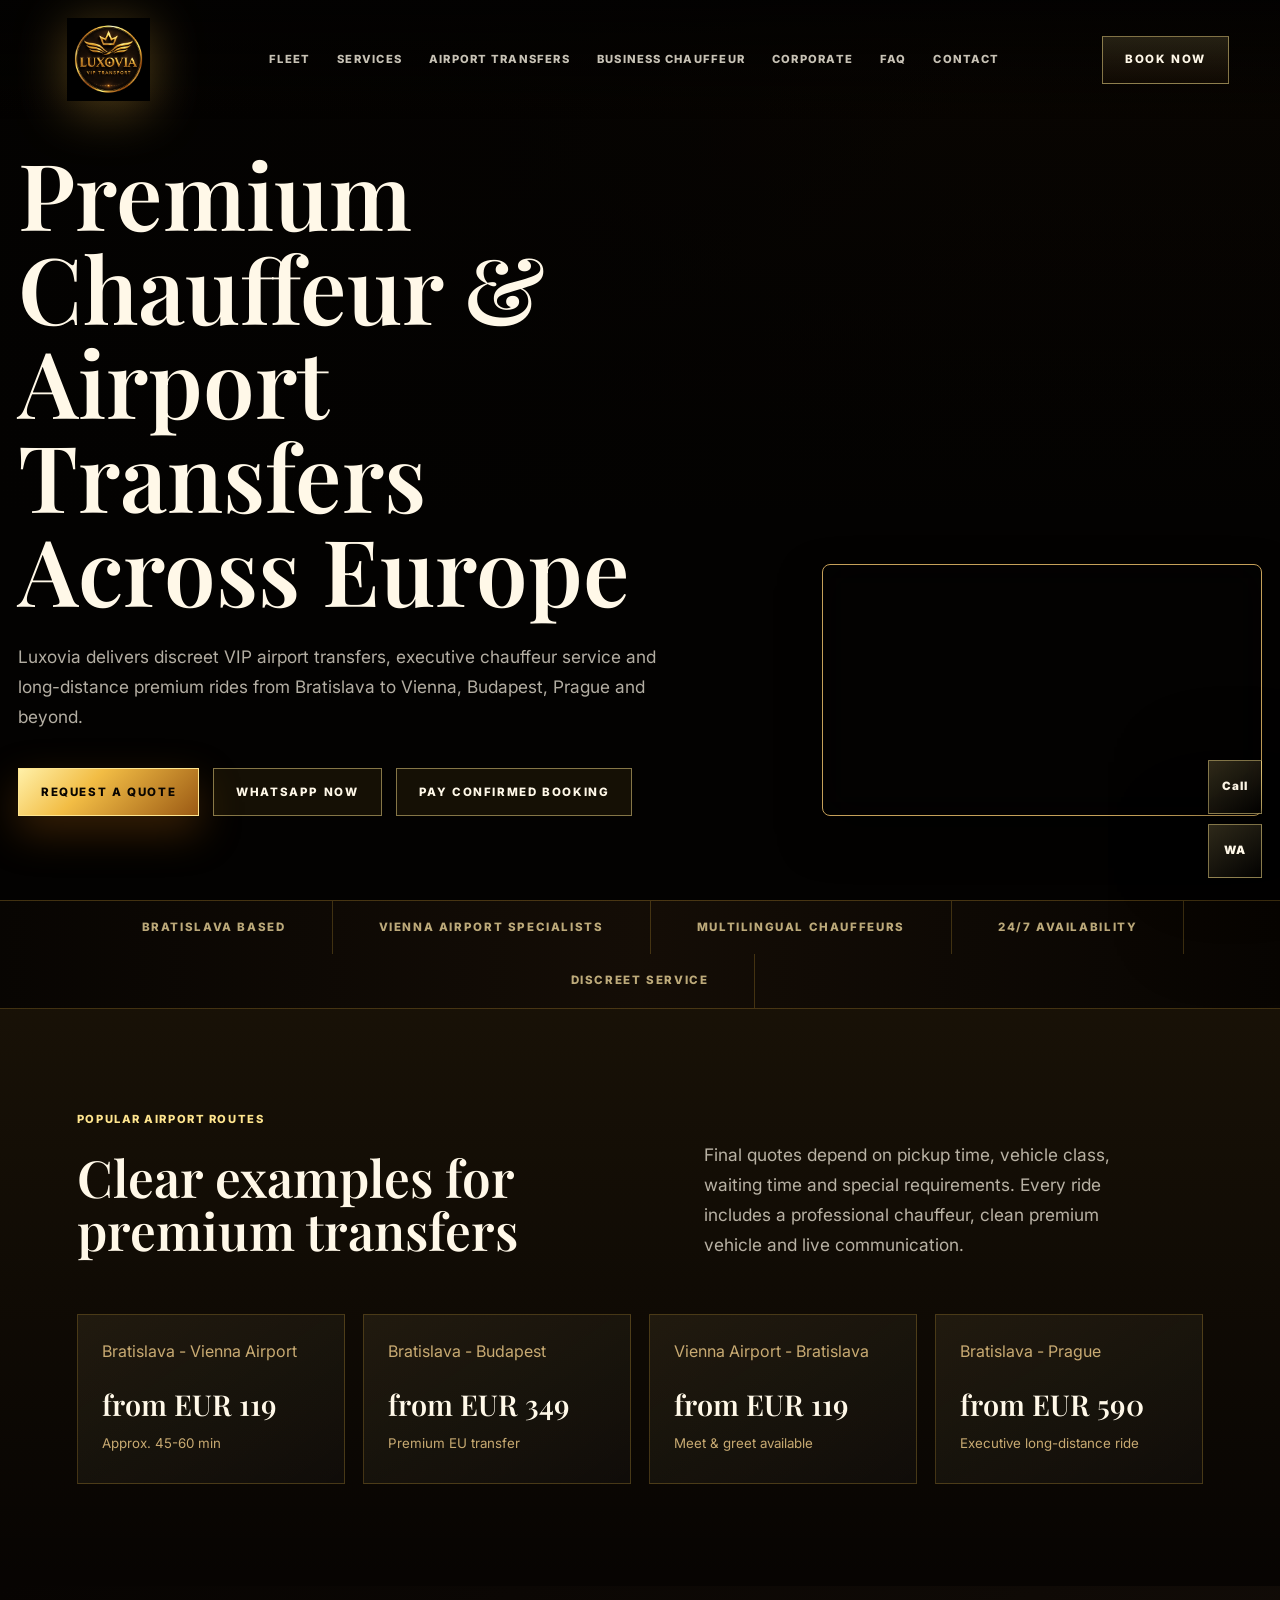
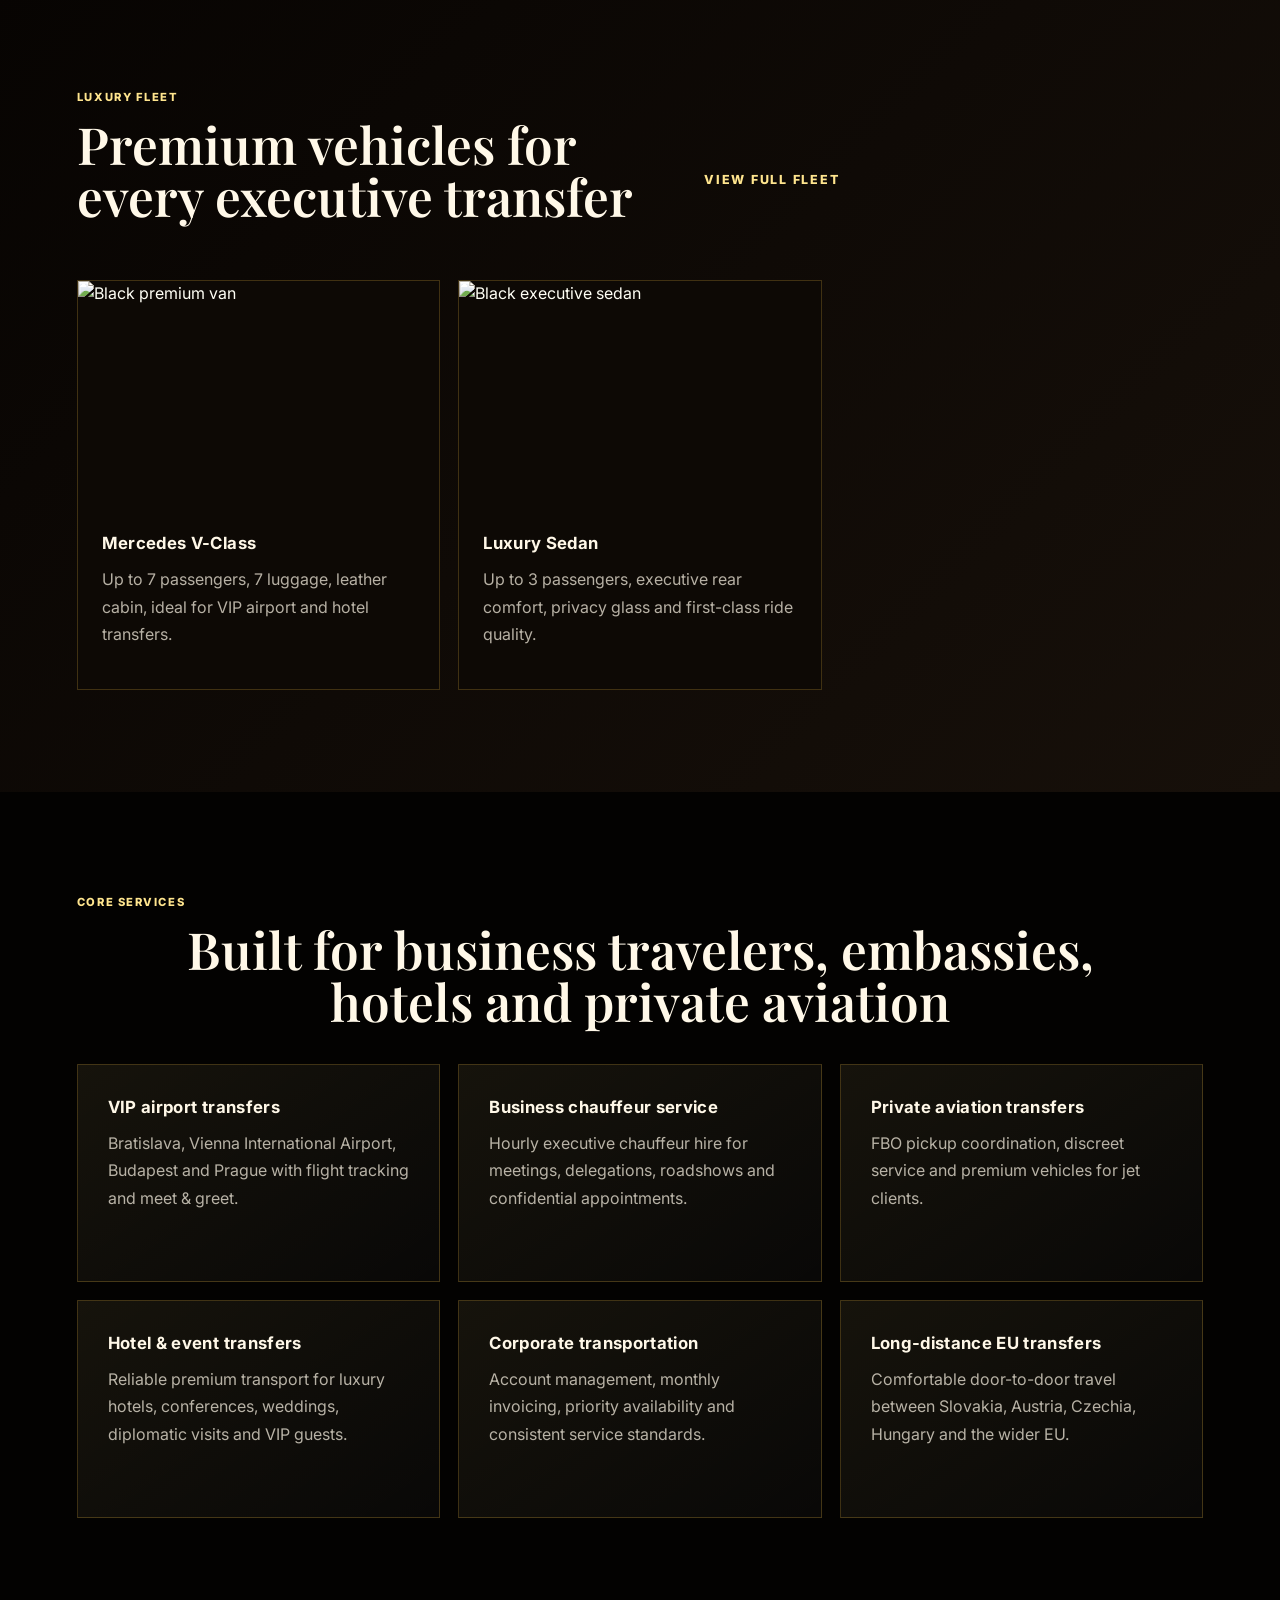
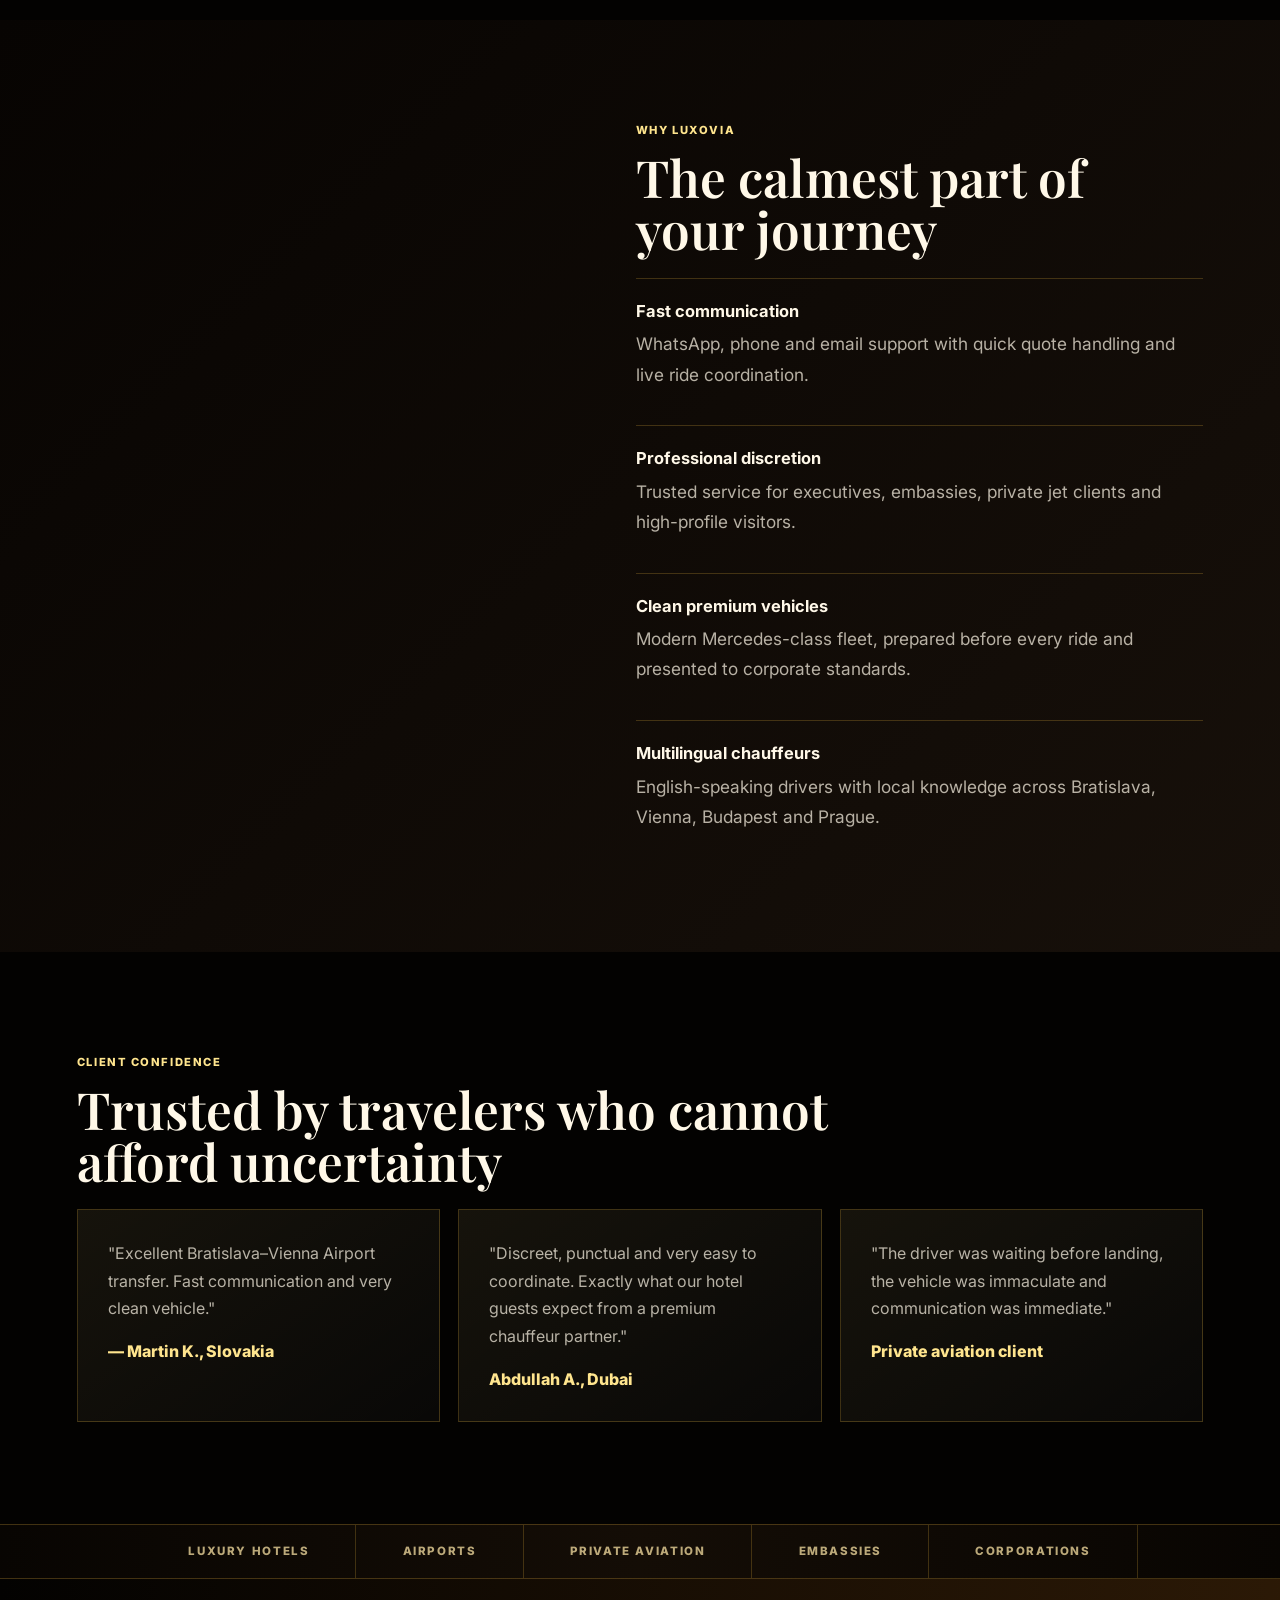
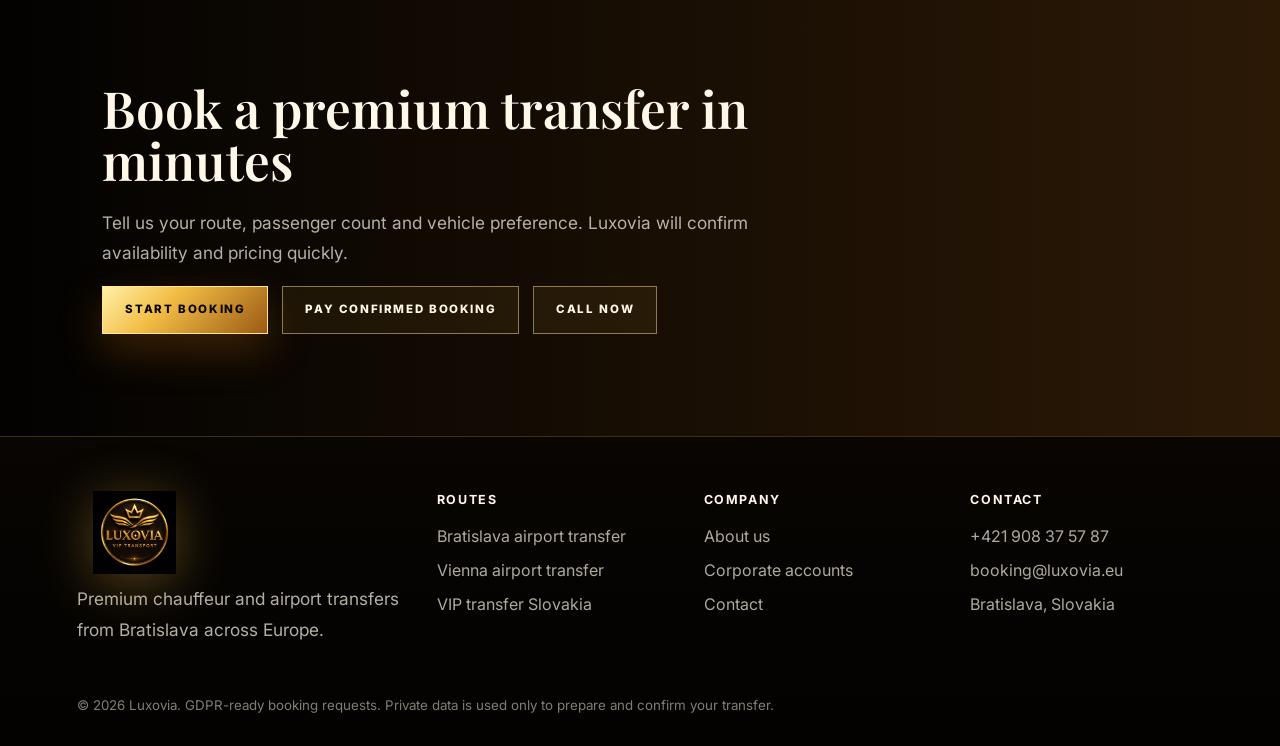
==== index.html @ 8114977a "Update index.html" ====
<!doctype html>
<html lang="en">
  <head>
    <meta charset="UTF-8" />
    <meta name="viewport" content="width=device-width, initial-scale=1.0" />
    <title>Luxovia | Premium Chauffeur & Airport Transfers Across Europe</title>
    <meta name="description" content="Luxovia provides VIP airport transfers, chauffeur service in Bratislava, Vienna chauffeur rides, private aviation transfers, and executive transport across Slovakia and Europe." />
    <meta name="keywords" content="Bratislava airport transfer, Vienna airport transfer, VIP transfer Slovakia, chauffeur service Bratislava, Vienna chauffeur, executive transport Slovakia, luxury airport taxi Bratislava" />
    <link rel="canonical" href="https://luxovia.eu/" />
    <meta property="og:title" content="Luxovia | Premium Chauffeur & Airport Transfers Across Europe" />
    <meta property="og:description" content="Luxury chauffeur service based in Bratislava for airport transfers, executives, hotels, embassies, private aviation and long-distance EU rides." />
    <meta property="og:type" content="website" />
    <meta property="og:url" content="https://luxovia.eu/" />
    <link rel="preconnect" href="https://images.unsplash.com" />
    <link rel="preconnect" href="https://fonts.googleapis.com" />
    <link rel="preconnect" href="https://fonts.gstatic.com" crossorigin />
    <link href="https://fonts.googleapis.com/css2?family=Inter:wght@400;500;600;700;800&family=Playfair+Display:wght@500;600;700&display=swap" rel="stylesheet" />
    <link rel="stylesheet" href="./styles.css" />
  </head>
  <body>
    <header class="site-header" data-header>
      <a class="brand" href="./index.html" aria-label="Luxovia home">LUXOVIA</a>
      <nav class="nav-links" aria-label="Primary navigation">
        <a href="./fleet.html">Fleet</a>
        <a href="./services.html">Services</a>
        <a href="./airport-transfers.html">Airport Transfers</a>
        <a href="./business-chauffeur.html">Business Chauffeur</a>
        <a href="./corporate-accounts.html">Corporate</a>
        <a href="./faq.html">FAQ</a>
        <a href="./contact.html">Contact</a>
      </nav>
      <a class="nav-cta" href="./booking.html">Book now</a>
      <button class="menu-toggle" type="button" aria-label="Toggle navigation" aria-expanded="false" data-menu-toggle><span></span><span></span></button>
    </header>

    <main>
      <section class="hero home-hero" aria-labelledby="hero-title">
        <div class="hero-media"></div>
        <div class="hero-overlay"></div>
        <div class="hero-inner">
          <div class="hero-copy reveal">
            <h1 id="hero-title"><span class="desktop-heading">Premium Chauffeur &<br />Airport Transfers<br />Across Europe</span><span class="mobile-heading">Premium<br />Chauffeur &<br />Airport<br />Transfers<br />Across Europe</span></h1>
            <p>Luxovia delivers discreet VIP airport transfers, executive chauffeur service and long-distance premium rides from Bratislava to Vienna, Budapest, Prague and beyond.</p>
            <div class="hero-actions">
              <a class="button primary" href="./booking.html">Request a quote</a>
              <a class="button ghost" href="https://wa.me/421908375787" target="_blank" rel="noopener">WhatsApp now</a>
              <a class="button ghost" href="https://checkout.revolut.com/pay/4ac6b9e8-836e-464c-9d63-3ee742e89c52" target="_blank" rel="noopener">Pay confirmed booking</a>
            </div>
          </div>

          <!-- Official EasyTaxiOffice Live Booking Widget Container -->
          <div class="booking-panel reveal" style="padding: 0; background: transparent; overflow: hidden; border: 1px solid #c5a059; border-radius: 8px; box-shadow: 0 20px 40px rgba(0,0,0,0.5);">
            <iframe 
              src="https://autolekarsro.trial.easytaxioffice.com/booking/widget?site_key=7e3f3d3085b900d598bc40543d611575" 
              id="eto-iframe-booking-widget" 
              allow="geolocation" 
              width="100%" 
              height="250" 
              scrolling="no" 
              frameborder="0" 
              style="width:1px; min-width:100%; border:0; background: transparent;">
            </iframe>
            <script src="https://autolekarsro.trial.easytaxioffice.com/assets/plugins/iframe-resizer/iframeResizer.min.js"></script>
            <script>iFrameResize({log:false, targetOrigin:'*', checkOrigin:false}, "iframe#eto-iframe-booking-widget");</script>
          </div>
        </div>
      </section>

      <section class="trust-bar" aria-label="Service highlights">
        <span>Bratislava based</span><span>Vienna Airport specialists</span><span>Multilingual chauffeurs</span><span>24/7 availability</span><span>Discreet service</span>
      </section>

      <section class="section pricing-section reveal" aria-labelledby="pricing-title">
        <div class="section-kicker">Popular airport routes</div>
        <div class="section-head split">
          <h2 id="pricing-title">Clear examples for premium transfers</h2>
          <p>Final quotes depend on pickup time, vehicle class, waiting time and special requirements. Every ride includes a professional chauffeur, clean premium vehicle and live communication.</p>
        </div>
        <div class="price-grid">
          <article><span>Bratislava - Vienna Airport</span><strong>from EUR 119</strong><small>Approx. 45-60 min</small></article>
          <article><span>Bratislava - Budapest</span><strong>from EUR 349</strong><small>Premium EU transfer</small></article>
          <article><span>Vienna Airport - Bratislava</span><strong>from EUR 119</strong><small>Meet & greet available</small></article>
          <article><span>Bratislava - Prague</span><strong>from EUR 590</strong><small>Executive long-distance ride</small></article>
        </div>
      </section>

      <section class="section dark-section reveal" id="fleet" aria-labelledby="fleet-title">
        <div class="section-kicker">Luxury fleet</div>
        <div class="section-head split">
          <h2 id="fleet-title">Premium vehicles for every executive transfer</h2>
          <a class="text-link" href="./fleet.html">View full fleet</a>
        </div>
        <div class="fleet-grid">
          <article class="vehicle-card"><img src="https://mercedes-benz-media.co.uk/assets/images/hero/47963-mercedes-vclass-0076.jpg" alt="Black premium van" /><div><h3>Mercedes V-Class</h3><p>Up to 7 passengers, 7 luggage, leather cabin, ideal for VIP airport and hotel transfers.</p></div></article>
          <article class="vehicle-card"><img src="https://www.mercedes-benz.com/assets/vehicles/s-class/pad/stage/mercedes-benz-s-class-pad-side-view-01-2026-master16x9.jpg?im=Resize=(1920)" alt="Black executive sedan" /><div><h3>Luxury Sedan</h3><p>Up to 3 passengers, executive rear comfort, privacy glass and first-class ride quality.</p></div></article>
        </div>
      </section>

      <section class="section services-section reveal" aria-labelledby="services-title">
        <div class="section-kicker">Core services</div>
        <div class="section-head centered"><h2 id="services-title">Built for business travelers, embassies, hotels and private aviation</h2></div>
        <div class="service-grid">
          <a href="./airport-transfers.html"><h3>VIP airport transfers</h3><p>Bratislava, Vienna International Airport, Budapest and Prague with flight tracking and meet & greet.</p></a>
          <a href="./business-chauffeur.html"><h3>Business chauffeur service</h3><p>Hourly executive chauffeur hire for meetings, delegations, roadshows and confidential appointments.</p></a>
          <a href="./services.html"><h3>Private aviation transfers</h3><p>FBO pickup coordination, discreet service and premium vehicles for jet clients.</p></a>
          <a href="./services.html"><h3>Hotel & event transfers</h3><p>Reliable premium transport for luxury hotels, conferences, weddings, diplomatic visits and VIP guests.</p></a>
          <a href="./corporate-accounts.html"><h3>Corporate transportation</h3><p>Account management, monthly invoicing, priority availability and consistent service standards.</p></a>
          <a href="./services.html"><h3>Long-distance EU transfers</h3><p>Comfortable door-to-door travel between Slovakia, Austria, Czechia, Hungary and the wider EU.</p></a>
        </div>
      </section>

      <section class="section why-section reveal" aria-labelledby="why-title">
        <div class="why-image"></div>
        <div class="why-copy">
          <div class="section-kicker">Why Luxovia</div>
          <h2 id="why-title">The calmest part of your journey</h2>
          <div class="why-list">
            <div><strong>Fast communication</strong><p>WhatsApp, phone and email support with quick quote handling and live ride coordination.</p></div>
            <div><strong>Professional discretion</strong><p>Trusted service for executives, embassies, private jet clients and high-profile visitors.</p></div>
            <div><strong>Clean premium vehicles</strong><p>Modern Mercedes-class fleet, prepared before every ride and presented to corporate standards.</p></div>
            <div><strong>Multilingual chauffeurs</strong><p>English-speaking drivers with local knowledge across Bratislava, Vienna, Budapest and Prague.</p></div>
          </div>
        </div>
      </section>

      <section class="section testimonials reveal" aria-labelledby="reviews-title">
        <div class="section-kicker">Client confidence</div>
        <h2 id="reviews-title">Trusted by travelers who cannot afford uncertainty</h2>
        <div class="review-grid">
          <blockquote><p>"Excellent Bratislava–Vienna Airport transfer. Fast communication and very clean vehicle."</p><cite>— Martin K., Slovakia</cite></blockquote>
          <blockquote><p>"Discreet, punctual and very easy to coordinate. Exactly what our hotel guests expect from a premium chauffeur partner."</p><cite>Abdullah A., Dubai</cite></blockquote>
          <blockquote><p>"The driver was waiting before landing, the vehicle was immaculate and communication was immediate."</p><cite>Private aviation client</cite></blockquote>
        </div>
      </section>

      <section class="partner-strip" aria-label="Partner categories">
        <span>Luxury hotels</span><span>Airports</span><span>Private aviation</span><span>Embassies</span><span>Corporations</span>
      </section>

      <section class="cta-band reveal">
        <h2>Book a premium transfer in minutes</h2>
        <p>Tell us your route, passenger count and vehicle preference. Luxovia will confirm availability and pricing quickly.</p>
        <div class="hero-actions"><a class="button primary" href="./booking.html">Start booking</a><a class="button ghost" href="https://checkout.revolut.com/pay/4ac6b9e8-836e-464c-9d63-3ee742e89c52" target="_blank" rel="noopener">Pay confirmed booking</a><a class="button ghost" href="tel:+421908375787">Call now</a></div>
      </section>
    </main>

    <a class="float-call" href="tel:+421908375787" aria-label="Call Luxovia">Call</a>
    <a class="float-whatsapp" href="https://wa.me/421908375787" target="_blank" rel="noopener" aria-label="Contact Luxovia on WhatsApp">WA</a>

    <footer class="site-footer">
      <div><a class="brand" href="./index.html">LUXOVIA</a><p>Premium chauffeur and airport transfers from Bratislava across Europe.</p></div>
      <div><h3>Routes</h3><a href="./airport-transfers.html">Bratislava airport transfer</a><a href="./airport-transfers.html">Vienna airport transfer</a><a href="./services.html">VIP transfer Slovakia</a></div>
      <div><h3>Company</h3><a href="./about.html">About us</a><a href="./corporate-accounts.html">Corporate accounts</a><a href="./contact.html">Contact</a></div>
      <div><h3>Contact</h3><a href="tel:+421908375787">+421 908 37 57 87</a><a href="mailto:booking@luxovia.eu">booking@luxovia.eu</a><span>Bratislava, Slovakia</span></div>
      <small>© 2026 Luxovia. GDPR-ready booking requests. Private data is used only to prepare and confirm your transfer.</small>
    </footer>

    <script type="application/ld+json">
      {"@context":"https://schema.org","@type":"LocalBusiness","name":"Luxovia","url":"https://luxovia.eu","telephone":"+421908375787","email":"booking@luxovia.eu","address":{"@type":"PostalAddress","addressLocality":"Bratislava","addressCountry":"SK"},"areaServed":["Bratislava","Vienna","Vienna International Airport","Budapest","Prague","European Union"],"serviceType":["VIP airport transfers","Chauffeur service Bratislava","Vienna chauffeur","Executive transport Slovakia","Private aviation transfers"]}
    </script>
    <script src="./script.js"></script>
  </body>
</html>
---- styles.css ----
:root {
  --black: #050505;
  --charcoal: #101112;
  --graphite: #191b1d;
  --soft-black: #08090a;
  --white: #f7f7f4;
  --muted: #b7babd;
  --silver: #d9dde1;
  --line: rgba(217, 221, 225, 0.18);
  --line-strong: rgba(217, 221, 225, 0.34);
  --metal: #aeb4ba;
  --serif: "Playfair Display", Georgia, serif;
  --sans: "Inter", Arial, sans-serif;
  --shadow: 0 28px 90px rgba(0, 0, 0, 0.42);
  --ease: cubic-bezier(0.22, 1, 0.36, 1);
}

* {
  box-sizing: border-box;
}

html {
  scroll-behavior: smooth;
}

body {
  margin: 0;
  background: var(--black);
  color: var(--white);
  font-family: var(--sans);
  line-height: 1.5;
  overflow-x: hidden;
}

body::selection {
  background: var(--silver);
  color: var(--black);
}

img {
  display: block;
  width: 100%;
}

a {
  color: inherit;
  text-decoration: none;
}

button,
input,
select {
  font: inherit;
}

.site-header {
  position: fixed;
  top: 0;
  left: 0;
  right: 0;
  z-index: 40;
  display: grid;
  grid-template-columns: auto 1fr auto;
  align-items: center;
  gap: 28px;
  padding: 26px clamp(18px, 4vw, 56px);
  color: var(--white);
  background: linear-gradient(180deg, rgba(3, 3, 3, 0.82), rgba(3, 3, 3, 0));
  transition: padding 220ms ease, background 220ms ease, border-color 220ms ease;
}

.site-header.is-scrolled {
  padding-block: 15px;
  background: rgba(5, 5, 5, 0.9);
  backdrop-filter: blur(18px);
  border-bottom: 1px solid var(--line);
}

.brand {
  font-family: var(--serif);
  font-size: clamp(1.18rem, 1.8vw, 1.74rem);
  font-weight: 700;
  letter-spacing: 0.22em;
  white-space: nowrap;
}

.nav-links {
  display: flex;
  align-items: center;
  justify-content: center;
  gap: clamp(14px, 2.1vw, 34px);
  font-size: 0.7rem;
  font-weight: 800;
  letter-spacing: 0.11em;
  text-transform: uppercase;
}

.nav-links a {
  color: rgba(247, 247, 244, 0.78);
  transition: color 180ms ease;
}

.nav-links a:hover,
.site-footer a:hover {
  color: var(--silver);
}

.nav-cta,
.button {
  display: inline-flex;
  align-items: center;
  justify-content: center;
  min-height: 48px;
  padding: 0 22px;
  border: 1px solid var(--line-strong);
  background: rgba(255, 255, 255, 0.06);
  color: var(--white);
  font-size: 0.72rem;
  font-weight: 800;
  letter-spacing: 0.14em;
  text-transform: uppercase;
  transition: transform 180ms var(--ease), background 180ms ease, border-color 180ms ease;
}

.nav-cta {
  justify-self: end;
}

.button.primary {
  background: var(--white);
  color: var(--black);
  border-color: var(--white);
}

.button.ghost {
  background: rgba(255, 255, 255, 0.05);
  color: var(--white);
}

.button.full {
  width: 100%;
  cursor: pointer;
}

.nav-cta:hover,
.button:hover {
  transform: translateY(-2px);
  border-color: var(--silver);
}

.menu-toggle {
  display: none;
  width: 46px;
  height: 46px;
  border: 1px solid var(--line);
  background: rgba(255, 255, 255, 0.04);
  color: var(--white);
}

.menu-toggle span {
  display: block;
  width: 18px;
  height: 1px;
  margin: 5px auto;
  background: currentColor;
}

.hero {
  position: relative;
  min-height: 100vh;
  overflow: hidden;
}

.home-hero {
  display: grid;
  align-items: center;
}

.hero-media,
.hero-overlay {
  position: absolute;
  inset: 0;
}

.hero-media {
  background-image: url("https://images.unsplash.com/photo-1619767886558-efdc259cde1a?auto=format&fit=crop&w=2400&q=90");
  background-position: center;
  background-size: cover;
  filter: saturate(0.55) brightness(0.7) contrast(1.08);
  transform: scale(1.02);
}

.hero-overlay {
  background:
    radial-gradient(circle at 75% 46%, rgba(255, 255, 255, 0.1), transparent 24%),
    linear-gradient(90deg, rgba(5, 5, 5, 0.92) 0%, rgba(5, 5, 5, 0.72) 38%, rgba(5, 5, 5, 0.24) 76%),
    linear-gradient(0deg, rgba(5, 5, 5, 0.98) 0%, rgba(5, 5, 5, 0) 34%);
}

.hero-inner {
  position: relative;
  z-index: 2;
  display: grid;
  grid-template-columns: minmax(0, 1fr) minmax(360px, 440px);
  gap: clamp(34px, 6vw, 86px);
  align-items: end;
  width: min(1280px, calc(100% - 36px));
  margin: 0 auto;
  padding: 132px 0 70px;
}

.hero-copy {
  max-width: 760px;
  min-width: 0;
}

h1,
h2,
h3,
p {
  margin-top: 0;
}

h1,
h2 {
  font-family: var(--serif);
  font-weight: 600;
  line-height: 1.02;
  letter-spacing: 0;
}

h1 {
  margin-bottom: 26px;
  font-size: clamp(3.4rem, 7.2vw, 6.9rem);
}

h1 .line {
  display: block;
}

.mobile-heading {
  display: none;
}

h2 {
  margin-bottom: 22px;
  font-size: clamp(2.25rem, 4vw, 4.4rem);
}

h3 {
  margin-bottom: 10px;
  font-size: 1.05rem;
  letter-spacing: 0.02em;
}

.hero-copy p,
.section-head p,
.cta-band p,
.page-hero p,
.why-copy p,
.site-footer p {
  color: rgba(247, 247, 244, 0.74);
  font-size: clamp(1rem, 1.35vw, 1.18rem);
  line-height: 1.75;
}

.hero-copy p {
  max-width: 650px;
  margin-bottom: 36px;
}

.hero-actions {
  display: flex;
  flex-wrap: wrap;
  gap: 14px;
}

.booking-panel {
  display: grid;
  gap: 16px;
  min-width: 0;
  padding: 24px;
  background: rgba(12, 13, 14, 0.76);
  border: 1px solid var(--line);
  box-shadow: var(--shadow);
  backdrop-filter: blur(20px);
}

.booking-panel.light {
  background: #111214;
}

.booking-panel.wide {
  width: min(760px, 100%);
  margin: 0 auto;
}

.panel-title {
  display: flex;
  flex-wrap: wrap;
  align-items: end;
  justify-content: space-between;
  gap: 14px;
  padding-bottom: 14px;
  border-bottom: 1px solid var(--line);
}

.panel-title strong {
  font-family: var(--serif);
  font-size: 1.35rem;
}

.panel-title span,
.quote-link,
.section-kicker {
  color: var(--muted);
  font-size: 0.7rem;
  font-weight: 800;
  letter-spacing: 0.14em;
  text-transform: uppercase;
}

.booking-panel label {
  display: grid;
  gap: 7px;
  color: rgba(247, 247, 244, 0.72);
  font-size: 0.76rem;
  font-weight: 800;
  letter-spacing: 0.11em;
  text-transform: uppercase;
}

.booking-panel input,
.booking-panel select {
  min-width: 0;
  height: 46px;
  padding: 0 12px;
  border: 1px solid rgba(217, 221, 225, 0.22);
  background: rgba(255, 255, 255, 0.06);
  color: var(--white);
  outline: none;
}

.booking-panel input:focus,
.booking-panel select:focus {
  border-color: var(--silver);
}

.booking-panel option {
  background: var(--black);
}

.form-row {
  display: grid;
  grid-template-columns: 1fr 1fr;
  gap: 12px;
}

.quote-link {
  justify-self: center;
  color: var(--silver);
}

.payment-link {
  display: none;
}

.quote-result {
  display: grid;
  gap: 14px;
  padding: 22px;
  border: 1px solid rgba(217, 221, 225, 0.42);
  background: rgba(255, 255, 255, 0.08);
}

.quote-label {
  color: var(--muted);
  font-size: 0.68rem;
  font-weight: 900;
  letter-spacing: 0.14em;
  text-transform: uppercase;
}

.quote-result strong {
  font-family: var(--serif);
  font-size: clamp(1.85rem, 4vw, 2.7rem);
  line-height: 1;
}

.quote-result p,
.quote-result small {
  margin: 0;
  color: rgba(247, 247, 244, 0.72);
  line-height: 1.65;
}

.quote-meta,
.quote-actions {
  display: grid;
  gap: 10px;
}

.quote-meta {
  grid-template-columns: repeat(3, minmax(0, 1fr));
}

.quote-meta span {
  padding: 12px;
  border: 1px solid var(--line);
  color: var(--silver);
  font-size: 0.72rem;
  font-weight: 800;
  letter-spacing: 0.08em;
  text-transform: uppercase;
}

.trust-bar,
.partner-strip {
  display: flex;
  flex-wrap: wrap;
  justify-content: center;
  gap: 0;
  background: #0b0c0d;
  border-block: 1px solid var(--line);
}

.trust-bar span,
.partner-strip span {
  padding: 18px clamp(18px, 3.6vw, 52px);
  border-right: 1px solid var(--line);
  color: rgba(247, 247, 244, 0.66);
  font-size: 0.72rem;
  font-weight: 800;
  letter-spacing: 0.14em;
  text-transform: uppercase;
}

.section {
  padding: clamp(66px, 8vw, 120px) clamp(20px, 6vw, 92px);
}

.dark-section {
  background: linear-gradient(135deg, #090a0b, #151719);
}

.services-section,
.testimonials {
  background: var(--black);
}

.pricing-section {
  background:
    linear-gradient(180deg, rgba(255, 255, 255, 0.03), rgba(255, 255, 255, 0)),
    var(--soft-black);
}

.section-kicker {
  margin-bottom: 12px;
  color: var(--silver);
}

.section-head {
  max-width: 1040px;
  margin-bottom: 36px;
}

.section-head.split {
  display: grid;
  grid-template-columns: minmax(0, 1fr) minmax(280px, 0.7fr);
  gap: 38px;
  align-items: end;
}

.section-head.centered {
  margin-inline: auto;
  text-align: center;
}

.price-grid,
.fleet-grid,
.service-grid,
.review-grid {
  display: grid;
  gap: 18px;
}

.price-grid {
  grid-template-columns: repeat(4, minmax(0, 1fr));
}

.price-grid article,
.service-grid a,
.service-grid article,
.review-grid blockquote,
.faq-list details {
  background: rgba(255, 255, 255, 0.04);
  border: 1px solid var(--line);
  transition: transform 220ms var(--ease), border-color 220ms ease, background 220ms ease;
}

.price-grid article {
  min-height: 170px;
  padding: 24px;
}

.price-grid article:hover,
.service-grid a:hover,
.vehicle-card:hover,
.review-grid blockquote:hover {
  transform: translateY(-4px);
  border-color: rgba(217, 221, 225, 0.5);
  background: rgba(255, 255, 255, 0.06);
}

.price-grid span,
.price-grid small {
  display: block;
  color: var(--muted);
}

.price-grid strong {
  display: block;
  margin: 20px 0 8px;
  font-family: var(--serif);
  font-size: 1.8rem;
  font-weight: 600;
}

.fleet-grid {
  grid-template-columns: repeat(3, minmax(0, 1fr));
}

.fleet-grid.expanded {
  grid-template-columns: repeat(2, minmax(0, 1fr));
}

.vehicle-card {
  overflow: hidden;
  background: #0b0c0d;
  border: 1px solid var(--line);
  transition: transform 220ms var(--ease), border-color 220ms ease;
}

.vehicle-card img {
  aspect-ratio: 16 / 10;
  object-fit: cover;
  filter: grayscale(0.35) contrast(1.06);
}

.vehicle-card div {
  padding: 24px;
}

.vehicle-card p,
.service-grid p,
.review-grid p,
.faq-list p,
.two-col p,
.contact-layout p {
  color: rgba(247, 247, 244, 0.7);
  line-height: 1.72;
}

.text-link {
  align-self: center;
  color: var(--silver);
  font-size: 0.78rem;
  font-weight: 800;
  letter-spacing: 0.14em;
  text-transform: uppercase;
}

.service-grid {
  grid-template-columns: repeat(3, minmax(0, 1fr));
}

.service-grid.large {
  grid-template-columns: repeat(2, minmax(0, 1fr));
}

.service-grid a,
.service-grid article {
  padding: 30px;
  min-height: 218px;
}

.why-section {
  display: grid;
  grid-template-columns: minmax(300px, 0.85fr) minmax(0, 1fr);
  gap: clamp(34px, 6vw, 82px);
  align-items: center;
  background: #111214;
}

.why-image {
  min-height: 620px;
  background-image: url("https://images.unsplash.com/photo-1500530855697-b586d89ba3ee?auto=format&fit=crop&w=1400&q=85");
  background-position: center;
  background-size: cover;
  filter: grayscale(0.25) contrast(1.02);
}

.why-list {
  display: grid;
  gap: 18px;
}

.why-list div {
  padding-top: 20px;
  border-top: 1px solid var(--line);
}

.why-list strong {
  display: block;
  margin-bottom: 6px;
  font-size: 1.03rem;
}

.testimonials h2 {
  max-width: 850px;
}

.review-grid {
  grid-template-columns: repeat(3, minmax(0, 1fr));
}

.review-grid blockquote {
  margin: 0;
  padding: 30px;
}

.review-grid cite {
  color: var(--silver);
  font-style: normal;
  font-weight: 800;
}

.cta-band {
  padding: clamp(58px, 8vw, 106px) clamp(22px, 8vw, 118px);
  background:
    linear-gradient(90deg, rgba(5, 5, 5, 0.95), rgba(5, 5, 5, 0.62)),
    url("https://images.unsplash.com/photo-1592853625511-ad0edcc69c07?auto=format&fit=crop&w=2200&q=85");
  background-position: center;
  background-size: cover;
}

.cta-band h2,
.cta-band p {
  max-width: 720px;
}

.float-whatsapp,
.float-call {
  position: fixed;
  right: 18px;
  z-index: 45;
  display: inline-flex;
  align-items: center;
  justify-content: center;
  width: 54px;
  height: 54px;
  border: 1px solid var(--line-strong);
  background: rgba(5, 5, 5, 0.88);
  color: var(--white);
  box-shadow: var(--shadow);
  font-size: 0.72rem;
  font-weight: 900;
  letter-spacing: 0.08em;
}

.float-whatsapp {
  bottom: 22px;
}

.float-call {
  bottom: 86px;
}

.site-footer {
  display: grid;
  grid-template-columns: 1.4fr repeat(3, 1fr);
  gap: 34px;
  padding: 54px clamp(22px, 6vw, 92px) 30px;
  background: #050505;
  border-top: 1px solid var(--line);
}

.site-footer.compact {
  grid-template-columns: 1fr auto auto;
  align-items: center;
}

.site-footer h3 {
  margin-bottom: 14px;
  font-size: 0.78rem;
  letter-spacing: 0.13em;
  text-transform: uppercase;
}

.site-footer a,
.site-footer span {
  display: block;
  margin-bottom: 10px;
  color: rgba(247, 247, 244, 0.68);
}

.site-footer small {
  grid-column: 1 / -1;
  color: rgba(247, 247, 244, 0.5);
}

.page-hero {
  position: relative;
  min-height: 520px;
  display: grid;
  align-items: end;
  padding: 140px clamp(22px, 7vw, 100px) 72px;
  background-position: center;
  background-size: cover;
  overflow: hidden;
}

.page-hero > div:not(.page-hero-overlay) {
  position: relative;
  z-index: 2;
  max-width: 920px;
}

.page-hero-overlay {
  position: absolute;
  inset: 0;
  background: linear-gradient(90deg, rgba(5, 5, 5, 0.92), rgba(5, 5, 5, 0.54), rgba(5, 5, 5, 0.22));
}

.fleet-page { background-image: url("https://images.unsplash.com/photo-1619767886558-efdc259cde1a?auto=format&fit=crop&w=2200&q=85"); }
.services-page { background-image: url("https://images.unsplash.com/photo-1544620347-c4fd4a3d5957?auto=format&fit=crop&w=2200&q=85"); }
.airport-page { background-image: url("https://images.unsplash.com/photo-1436491865332-7a61a109cc05?auto=format&fit=crop&w=2200&q=85"); }
.business-page { background-image: url("https://images.unsplash.com/photo-1551836022-d5d88e9218df?auto=format&fit=crop&w=2200&q=85"); }
.about-page { background-image: url("https://images.unsplash.com/photo-1494526585095-c41746248156?auto=format&fit=crop&w=2200&q=85"); }
.contact-page { background-image: url("https://images.unsplash.com/photo-1518005020951-eccb494ad742?auto=format&fit=crop&w=2200&q=85"); }
.booking-page { background-image: url("https://images.unsplash.com/photo-1493238792000-8113da705763?auto=format&fit=crop&w=2200&q=85"); }
.corporate-page { background-image: url("https://images.unsplash.com/photo-1486406146926-c627a92ad1ab?auto=format&fit=crop&w=2200&q=85"); }
.faq-page { background-image: url("https://images.unsplash.com/photo-1500534314209-a25ddb2bd429?auto=format&fit=crop&w=2200&q=85"); }

.two-col,
.contact-layout,
.booking-layout {
  display: grid;
  grid-template-columns: minmax(0, 0.9fr) minmax(300px, 1fr);
  gap: clamp(34px, 6vw, 80px);
  align-items: start;
  background: #0b0c0d;
}

.booking-layout {
  grid-template-columns: 1fr;
}

.faq-list {
  display: grid;
  gap: 12px;
  background: #0b0c0d;
}
#map {
  width: 100%;
  height: 320px;
  border-radius: 20px;
  overflow: hidden;
  margin: 20px 0;
}
.map-frame {
  width: 100%;
  min-height: 300px;
  margin-top: 22px;
  border: 1px solid var(--line);
  filter: grayscale(1) invert(0.9) contrast(0.95);
}

.faq-list details {
  padding: 24px 28px;
}

.faq-list summary {
  cursor: pointer;
  font-weight: 800;
  font-size: 1.05rem;
}

.reveal {
  opacity: 0;
  transform: translateY(18px);
  transition: opacity 620ms ease, transform 620ms var(--ease);
}

.reveal.is-visible {
  opacity: 1;
  transform: translateY(0);
}

@media (prefers-reduced-motion: reduce) {
  *,
  *::before,
  *::after {
    scroll-behavior: auto !important;
    transition-duration: 0.01ms !important;
    animation-duration: 0.01ms !important;
  }
}

@media (max-width: 1120px) {
  .site-header {
    grid-template-columns: auto 1fr auto;
  }

  .nav-links {
    display: none;
  }

  .menu-toggle {
    display: block;
  }

  .site-header.menu-open .nav-links {
    position: absolute;
    top: 74px;
    left: 18px;
    right: 18px;
    display: grid;
    gap: 0;
    padding: 12px;
    background: rgba(5, 5, 5, 0.98);
    border: 1px solid var(--line);
    box-shadow: var(--shadow);
  }

  .site-header.menu-open .nav-links a {
    padding: 14px 10px;
  }

  .hero-inner,
  .section-head.split,
  .why-section,
  .two-col,
  .contact-layout {
    grid-template-columns: 1fr;
  }

  .booking-panel {
    max-width: 620px;
  }

  .price-grid,
  .service-grid,
  .review-grid {
    grid-template-columns: repeat(2, minmax(0, 1fr));
  }
}

@media (max-width: 720px) {
  .site-header {
    padding: 18px;
  }

  .nav-cta {
    display: none;
  }

  .brand {
    font-size: 1.08rem;
  }

  .hero-inner {
    padding-top: 112px;
  }

  h1 {
    font-size: clamp(2.6rem, 10vw, 3.2rem);
    line-height: 1.06;
  }

  .desktop-heading {
    display: none;
  }

  .mobile-heading {
    display: block;
  }

  .hero-copy p {
    max-width: 310px;
    font-size: 1rem;
    line-height: 1.65;
  }

  .hero-copy {
    width: calc(100vw - 48px);
    max-width: calc(100vw - 48px);
  }

  .panel-title {
    display: grid;
  }

  .hero-actions,
  .form-row,
  .price-grid,
  .fleet-grid,
  .fleet-grid.expanded,
  .service-grid,
  .service-grid.large,
  .review-grid,
  .site-footer,
  .site-footer.compact {
    grid-template-columns: 1fr;
    display: grid;
  }

  .button {
    width: 100%;
  }

  .quote-meta {
    grid-template-columns: 1fr;
  }

  .booking-panel {
    padding: 18px;
  }

  .section {
    padding-inline: 18px;
  }

  .why-image {
    min-height: 320px;
  }

  .site-footer.compact {
    justify-items: start;
  }
}

/* Luxovia gold crest visual system */
:root {
  --black: #030201;
  --charcoal: #0d0905;
  --graphite: #17100a;
  --soft-black: #070402;
  --white: #fff8e8;
  --muted: #c8aa72;
  --silver: #f7d37c;
  --gold: #f4bd42;
  --gold-bright: #ffe58e;
  --gold-deep: #a76513;
  --bronze: #7a4510;
  --line: rgba(244, 189, 66, 0.22);
  --line-strong: rgba(255, 229, 142, 0.48);
  --metal: #d99b2f;
  --shadow: 0 28px 90px rgba(0, 0, 0, 0.66);
}

body {
  background:
    linear-gradient(180deg, rgba(91, 50, 8, 0.1), transparent 520px),
    var(--black);
}

body::selection {
  background: var(--gold-bright);
  color: #080400;
}

.site-header {
  padding-block: 18px;
  background: linear-gradient(180deg, rgba(3, 2, 1, 0.92), rgba(3, 2, 1, 0));
}

.site-header.is-scrolled {
  background: rgba(3, 2, 1, 0.93);
  border-bottom-color: rgba(244, 189, 66, 0.24);
}

.brand {
  display: block;
  width: clamp(98px, 9vw, 142px);
  height: clamp(66px, 6.5vw, 96px);
  background: url("./assets/luxovia-logo.png") center / contain no-repeat;
  overflow: hidden;
  color: transparent;
  font-size: 0;
  letter-spacing: 0;
  filter: drop-shadow(0 8px 26px rgba(244, 189, 66, 0.34));
}

.nav-links a {
  color: rgba(255, 248, 232, 0.78);
}

.nav-links a:hover,
.site-footer a:hover,
.section-kicker,
.text-link,
.quote-link,
.review-grid cite,
.panel-title span,
.quote-label {
  color: var(--gold-bright);
}

.nav-cta,
.button {
  border-color: var(--line-strong);
  background: linear-gradient(180deg, rgba(255, 229, 142, 0.13), rgba(122, 69, 16, 0.08));
}

.button.primary {
  background: linear-gradient(135deg, #fff0a8 0%, #f2bd45 38%, #9b5a14 100%);
  border-color: var(--gold-bright);
  color: #090501;
  box-shadow: 0 16px 42px rgba(164, 94, 19, 0.34);
}

.button.ghost {
  background: rgba(244, 189, 66, 0.07);
}

.nav-cta:hover,
.button:hover {
  border-color: var(--gold-bright);
}

.menu-toggle,
.float-whatsapp,
.float-call {
  background: linear-gradient(145deg, rgba(255, 229, 142, 0.18), rgba(3, 2, 1, 0.92));
}

.hero-media {
  filter: saturate(0.46) sepia(0.18) brightness(0.62) contrast(1.18);
}

.hero-overlay {
  background:
    linear-gradient(90deg, rgba(3, 2, 1, 0.95) 0%, rgba(3, 2, 1, 0.76) 38%, rgba(3, 2, 1, 0.28) 76%),
    linear-gradient(0deg, rgba(3, 2, 1, 0.98) 0%, rgba(3, 2, 1, 0) 34%);
}

.hero-copy p,
.section-head p,
.cta-band p,
.page-hero p,
.why-copy p,
.site-footer p,
.vehicle-card p,
.service-grid p,
.review-grid p,
.faq-list p,
.two-col p,
.contact-layout p,
.quote-result p,
.quote-result small {
  color: rgba(255, 248, 232, 0.7);
}

.booking-panel,
.booking-panel.light {
  background:
    linear-gradient(145deg, rgba(255, 229, 142, 0.09), rgba(7, 4, 2, 0.9) 34%),
    rgba(13, 9, 5, 0.9);
  border-color: rgba(244, 189, 66, 0.28);
}

.booking-panel label {
  color: rgba(255, 248, 232, 0.74);
}

.booking-panel input,
.booking-panel select {
  border-color: rgba(244, 189, 66, 0.3);
  background: rgba(255, 238, 184, 0.06);
}

.booking-panel input:focus,
.booking-panel select:focus {
  border-color: var(--gold-bright);
}

.booking-panel option {
  background: #090501;
}

.quote-result {
  border-color: rgba(255, 229, 142, 0.52);
  background: linear-gradient(145deg, rgba(255, 229, 142, 0.12), rgba(255, 255, 255, 0.04));
}

.quote-meta span {
  color: var(--gold-bright);
}

.trust-bar,
.partner-strip {
  background: linear-gradient(90deg, #080502, #140d06, #080502);
  border-color: rgba(244, 189, 66, 0.24);
}

.trust-bar span,
.partner-strip span {
  color: rgba(255, 231, 167, 0.72);
}

.dark-section,
.why-section {
  background: linear-gradient(135deg, #070402, #17100a);
}

.pricing-section {
  background:
    linear-gradient(180deg, rgba(244, 189, 66, 0.07), rgba(255, 255, 255, 0)),
    var(--soft-black);
}

.price-grid article,
.service-grid a,
.service-grid article,
.review-grid blockquote,
.faq-list details {
  background: linear-gradient(145deg, rgba(255, 229, 142, 0.075), rgba(255, 255, 255, 0.025));
}

.price-grid article:hover,
.service-grid a:hover,
.vehicle-card:hover,
.review-grid blockquote:hover {
  border-color: rgba(255, 229, 142, 0.54);
  background: linear-gradient(145deg, rgba(255, 229, 142, 0.13), rgba(255, 255, 255, 0.04));
}

.price-grid span,
.price-grid small {
  color: var(--muted);
}

.vehicle-card {
  background: #0d0905;
}

.vehicle-card img,
.why-image {
  filter: grayscale(0.18) sepia(0.2) contrast(1.1);
}

.cta-band {
  background:
    linear-gradient(90deg, rgba(3, 2, 1, 0.96), rgba(59, 34, 8, 0.72)),
    url("https://images.unsplash.com/photo-1592853625511-ad0edcc69c07?auto=format&fit=crop&w=2200&q=85");
}

.site-footer {
  background: linear-gradient(180deg, #080502, #030201);
  border-top-color: rgba(244, 189, 66, 0.24);
}

.site-footer a,
.site-footer span {
  color: rgba(255, 248, 232, 0.68);
}

.site-footer small {
  color: rgba(255, 248, 232, 0.5);
}

.page-hero-overlay {
  background: linear-gradient(90deg, rgba(3, 2, 1, 0.94), rgba(32, 18, 5, 0.62), rgba(3, 2, 1, 0.28));
}

.two-col,
.contact-layout,
.booking-layout,
.faq-list {
  background: #0d0905;
}

.map-frame {
  border-color: rgba(244, 189, 66, 0.28);
}

@media (max-width: 1120px) {
  .site-header.menu-open .nav-links {
    background: rgba(3, 2, 1, 0.98);
    border-color: rgba(244, 189, 66, 0.28);
  }
}

@media (max-width: 720px) {
  .brand {
    width: 86px;
    height: 62px;
  }
}
.eto-booking-shell {
  display: grid;
  gap: 16px;
  min-width: 0;
  max-height: min(760px, calc(100vh - 190px));
  overflow: auto;
  padding: 20px;
  background:
    linear-gradient(145deg, rgba(255, 229, 142, 0.09), rgba(7, 4, 2, 0.9) 34%),
    rgba(13, 9, 5, 0.9);
  border: 1px solid rgba(244, 189, 66, 0.28);
  box-shadow: var(--shadow);
  backdrop-filter: blur(20px);
  scrollbar-width: thin;
  scrollbar-color: var(--gold) rgba(255, 255, 255, 0.08);
}

.eto-booking-frame {
  display: block;
  width: 1px;
  min-width: 100%;
  min-height: 620px;
  border: 0;
  background: transparent;
}

@media (max-width: 720px) {
  .eto-booking-shell {
    padding: 16px;
    max-height: none;
  }

  .eto-booking-frame {
    min-height: 720px;
  }
}
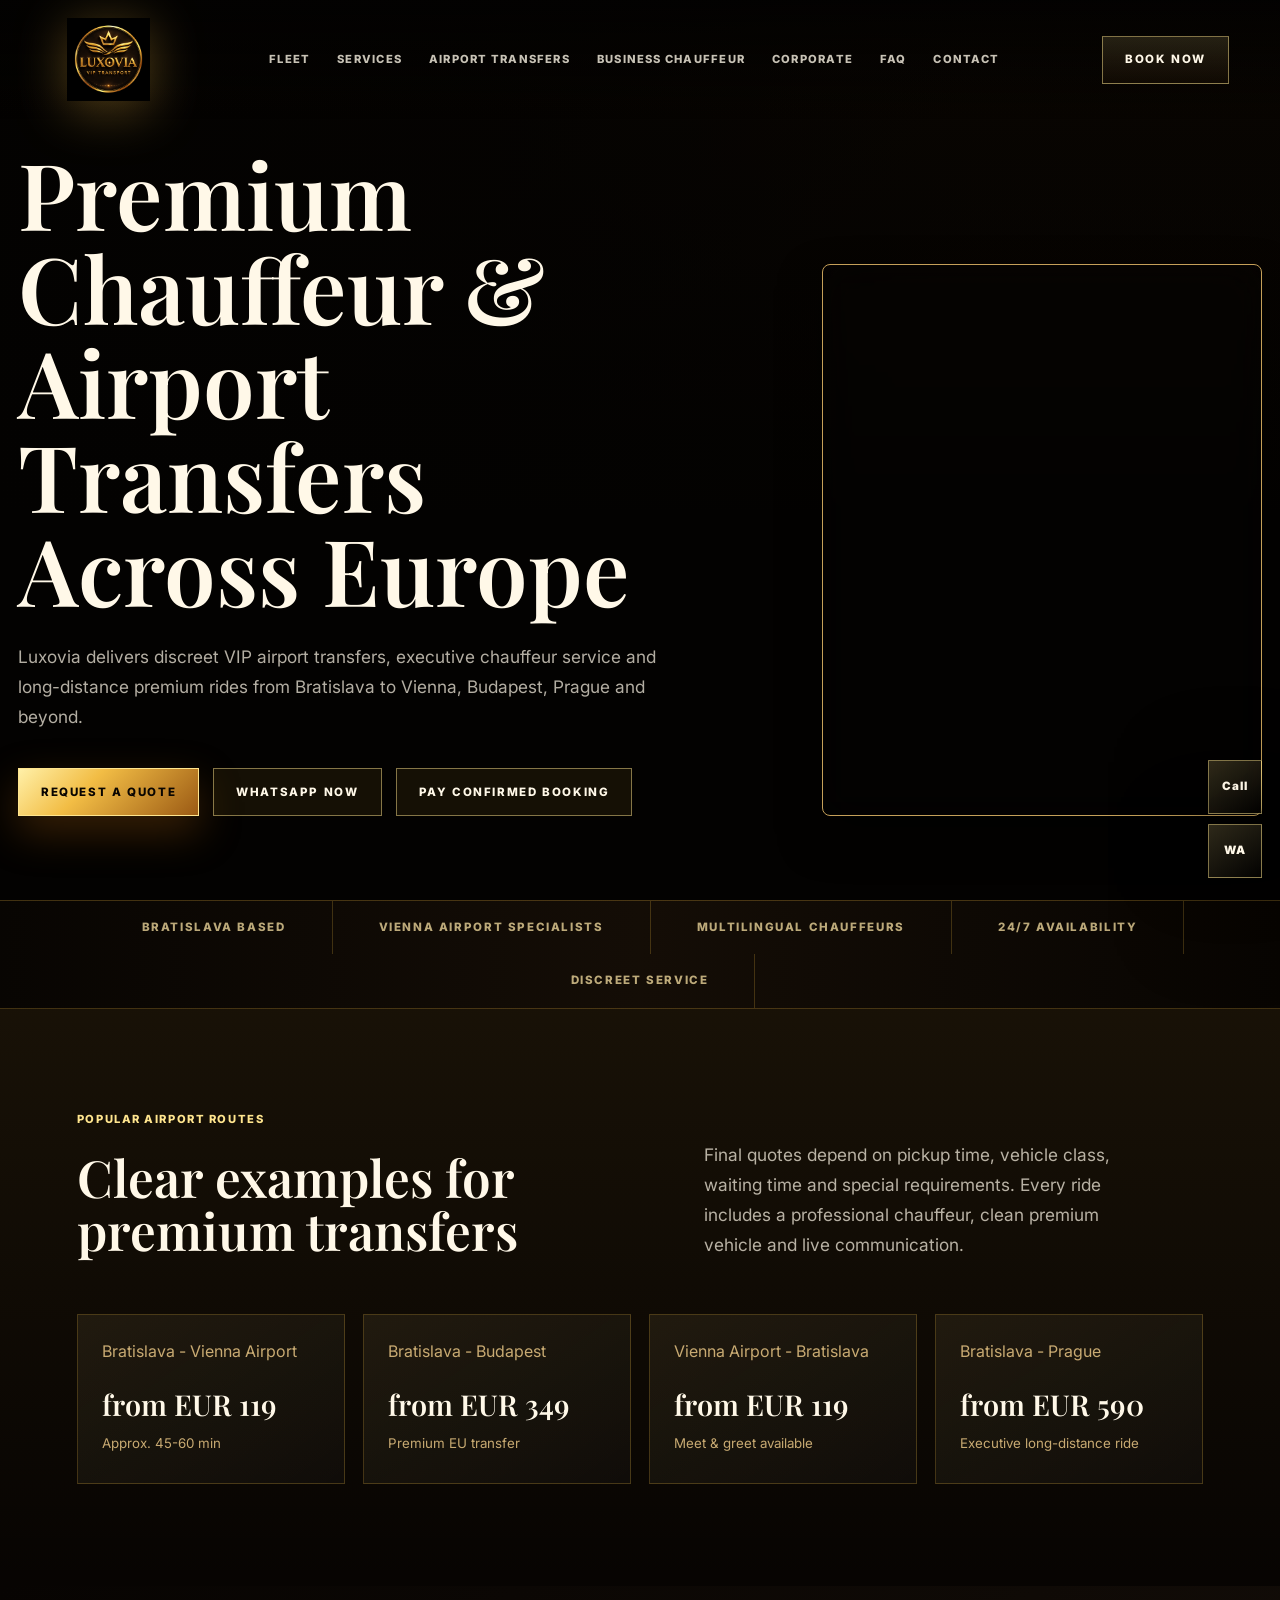
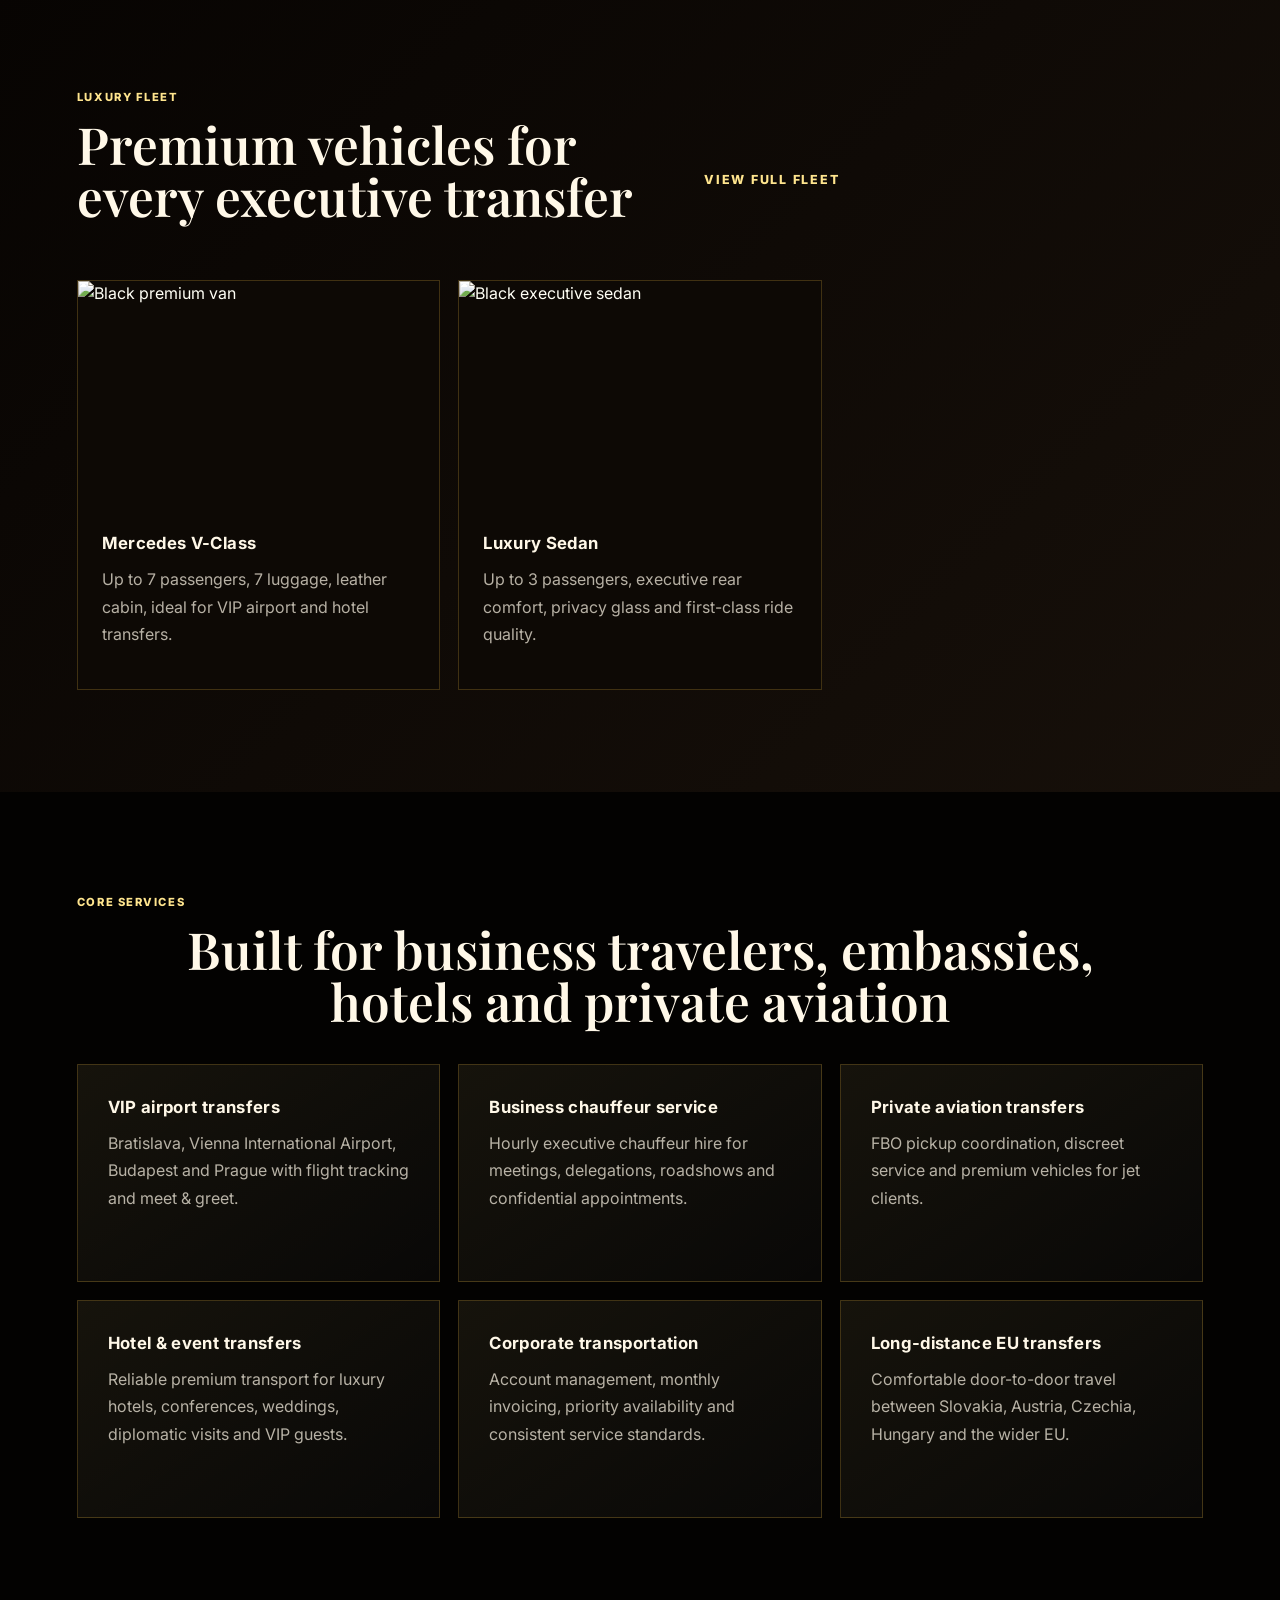
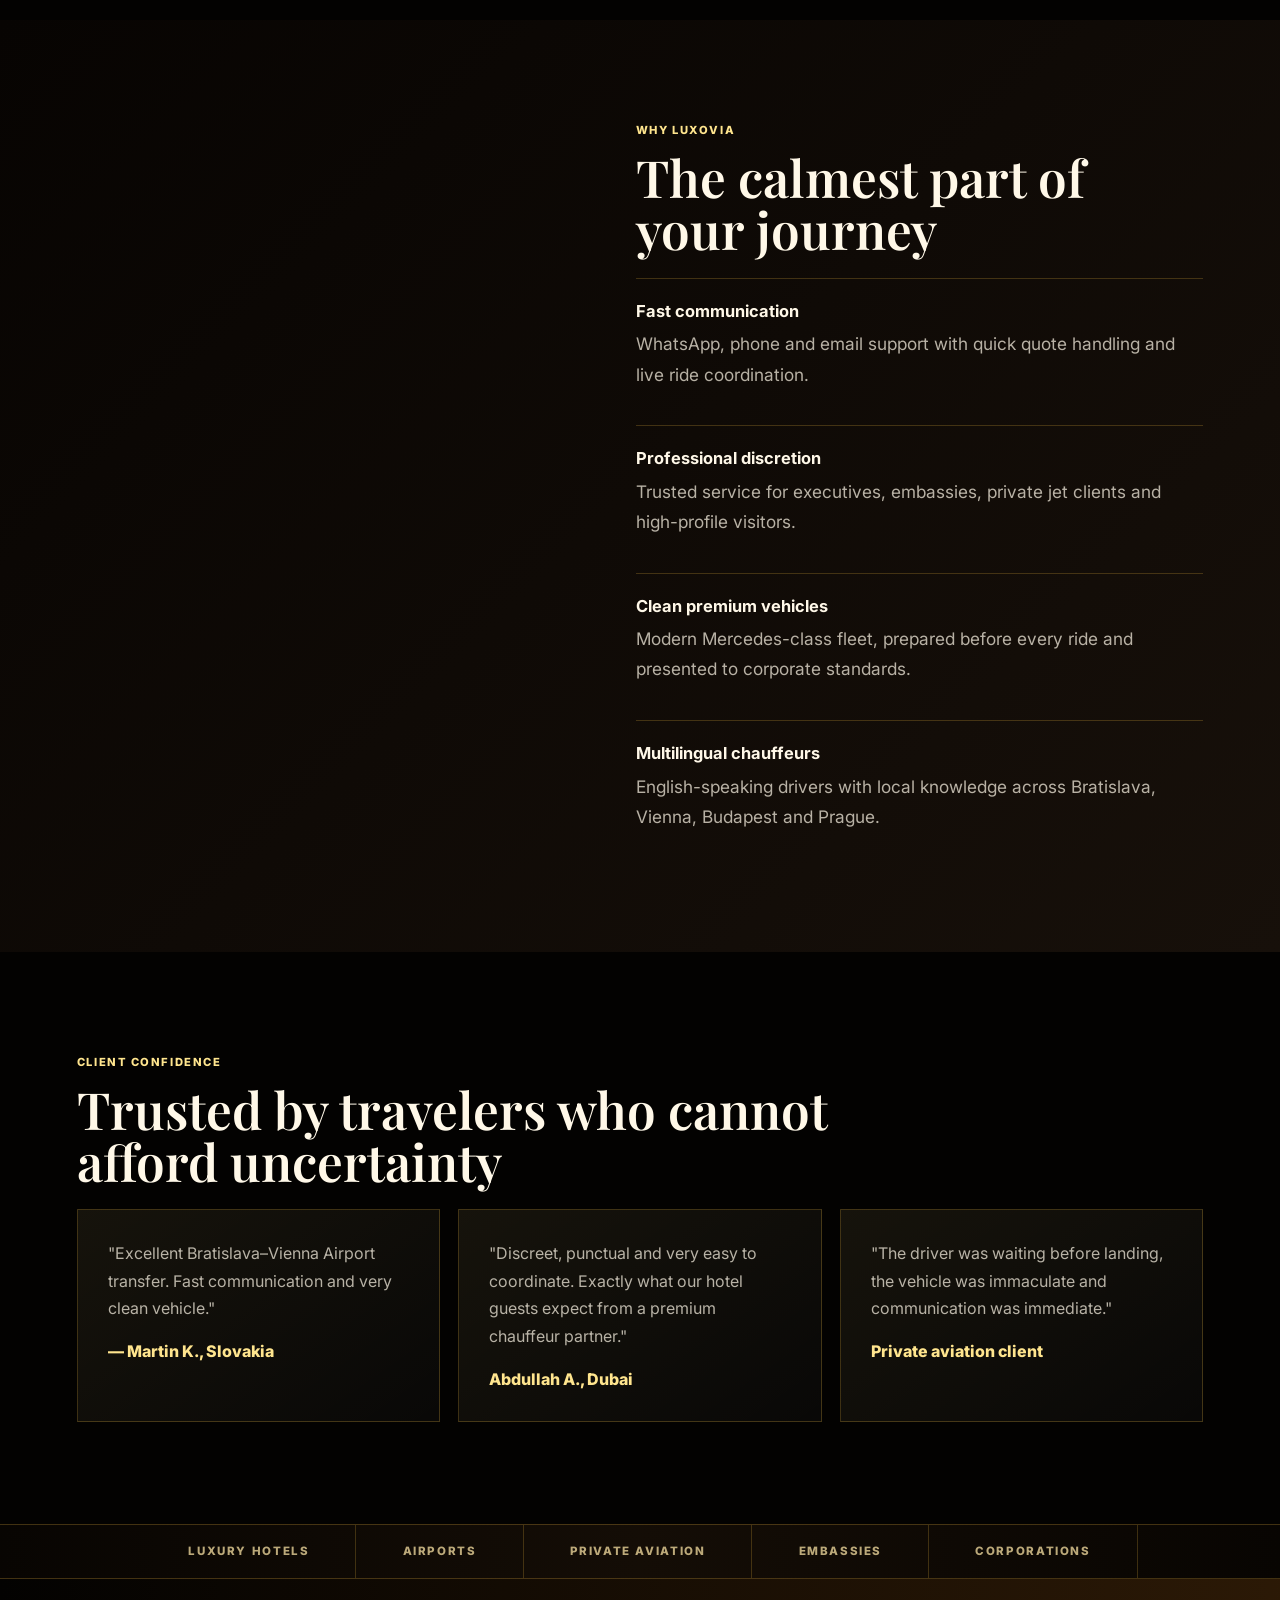
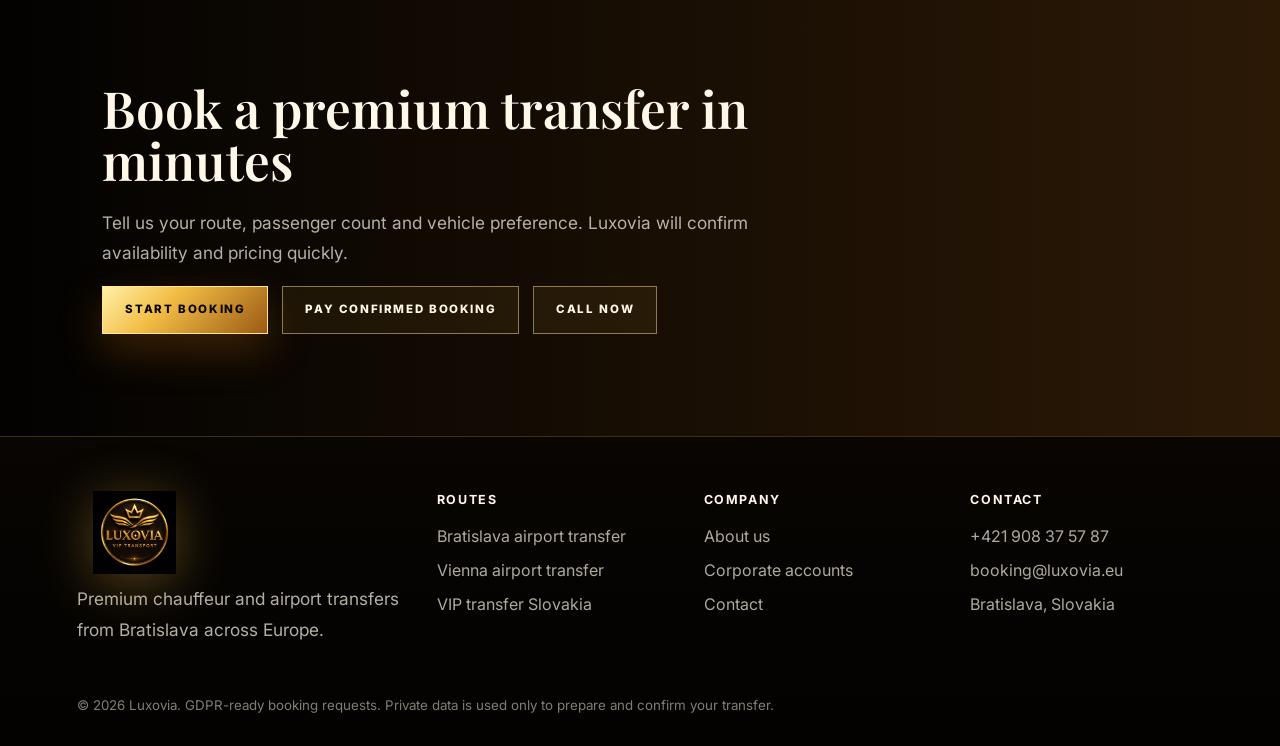
==== commit 81a8fe88: "Update index.html" ====
--- a/index.html
+++ b/index.html
@@ -48,22 +48,28 @@
             </div>
           </div>
 
-          <!-- Official EasyTaxiOffice Live Booking Widget Container -->
+<!-- Official EasyTaxiOffice Live Booking Widget Container -->
           <div class="booking-panel reveal" style="padding: 0; background: transparent; overflow: hidden; border: 1px solid #c5a059; border-radius: 8px; box-shadow: 0 20px 40px rgba(0,0,0,0.5);">
             <iframe 
               src="https://autolekarsro.trial.easytaxioffice.com/booking/widget?site_key=7e3f3d3085b900d598bc40543d611575" 
               id="eto-iframe-booking-widget" 
               allow="geolocation" 
               width="100%" 
-              height="250" 
-              scrolling="no" 
               frameborder="0" 
-              style="width:1px; min-width:100%; border:0; background: transparent;">
+              style="width: 1px; min-width: 100%; border: 0; background: transparent; min-height: 550px;">
             </iframe>
             <script src="https://autolekarsro.trial.easytaxioffice.com/assets/plugins/iframe-resizer/iframeResizer.min.js"></script>
-            <script>iFrameResize({log:false, targetOrigin:'*', checkOrigin:false}, "iframe#eto-iframe-booking-widget");</script>
-          </div>
-        </div>
+            <script>
+              setTimeout(function() {
+                iFrameResize({
+                  log: false, 
+                  targetOrigin: '*', 
+                  checkOrigin: false,
+                  heightCalculationMethod: 'max'
+                }, "iframe#eto-iframe-booking-widget");
+              }, 100);
+            </script>
+          </div>        </div>
       </section>
 
       <section class="trust-bar" aria-label="Service highlights">
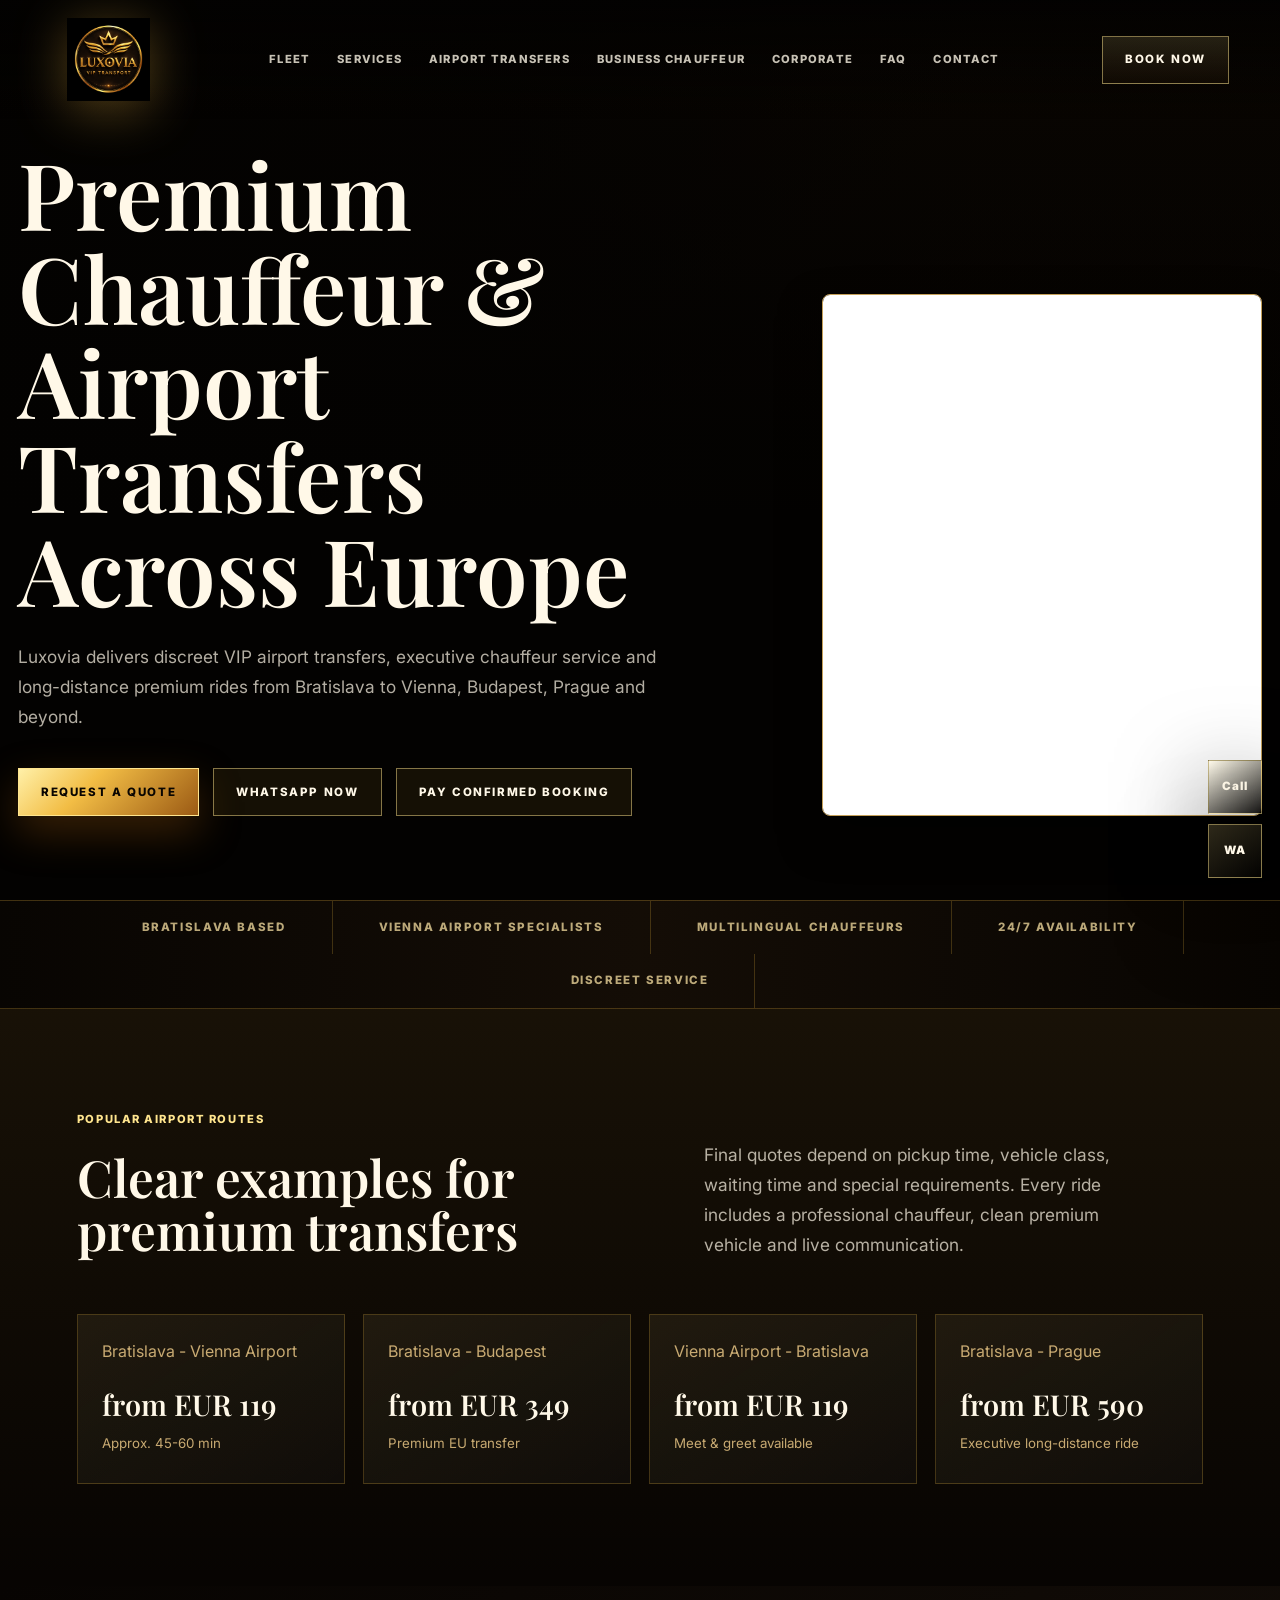
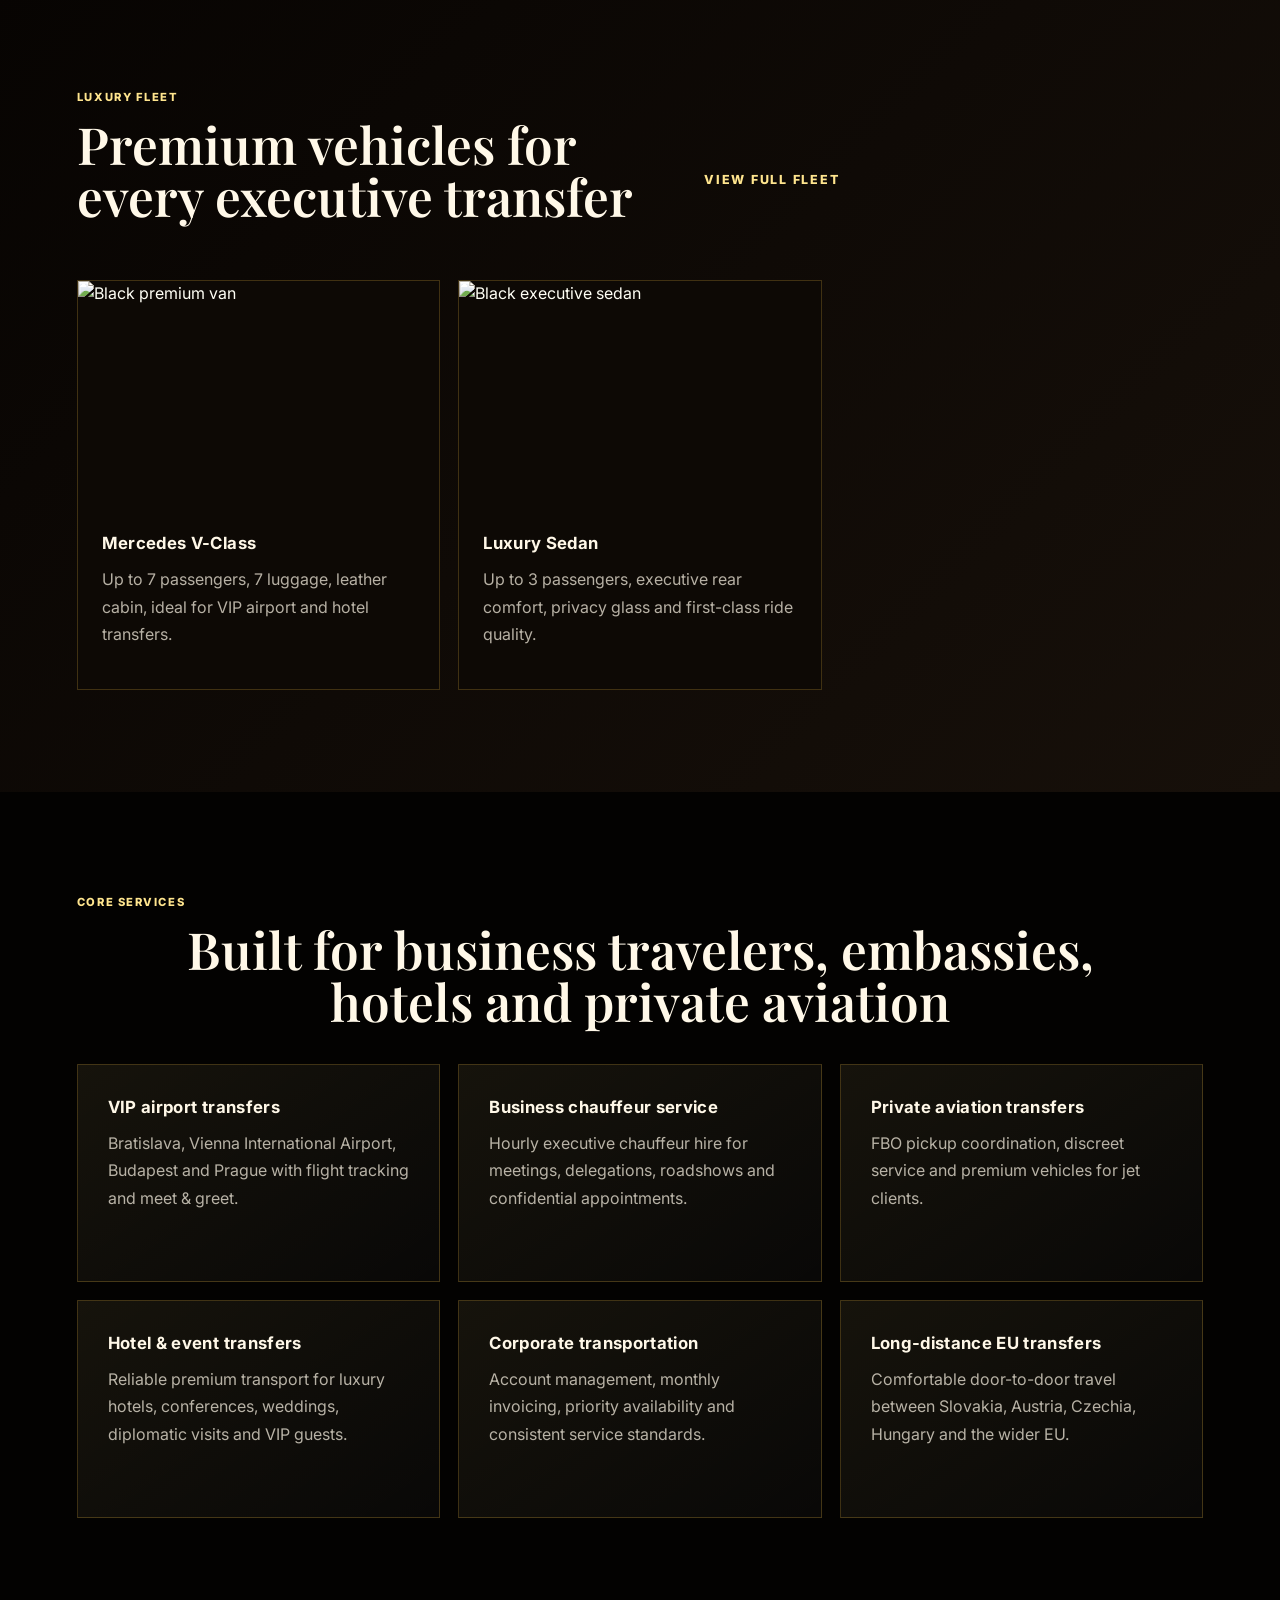
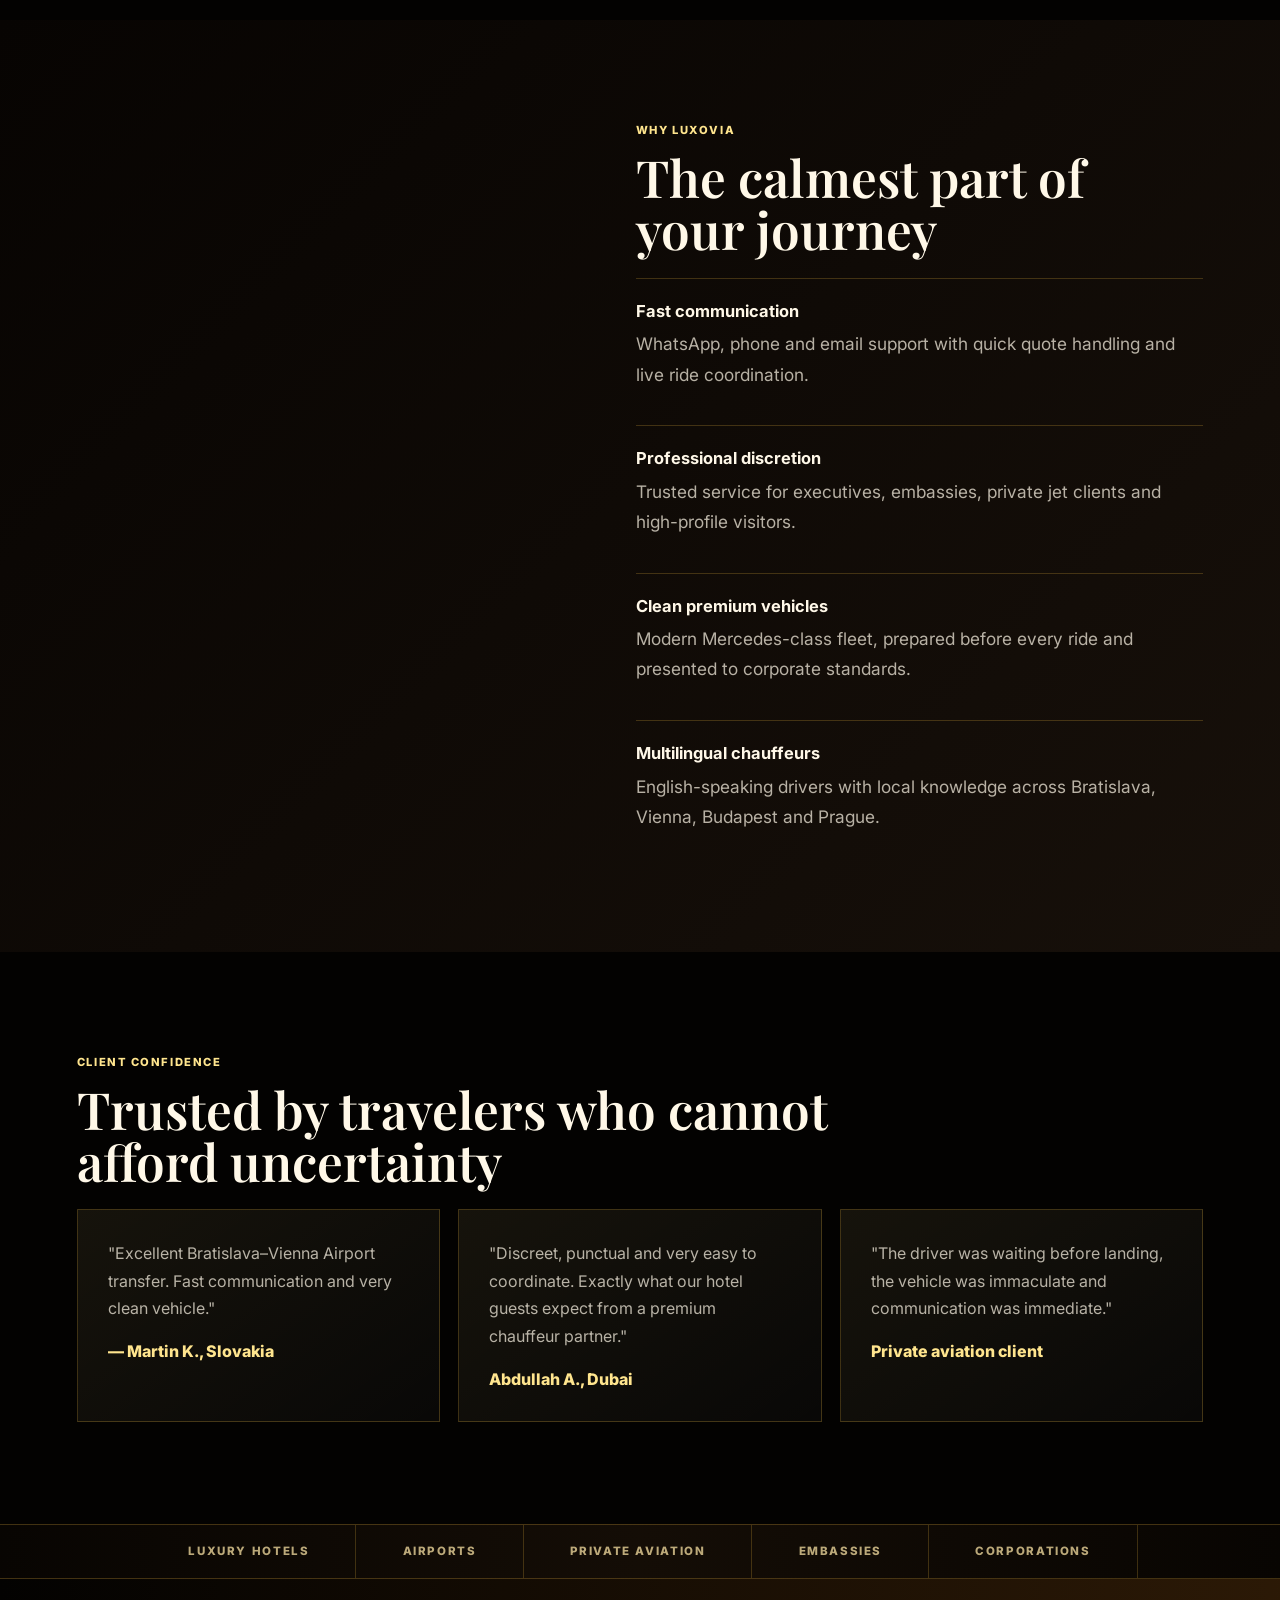
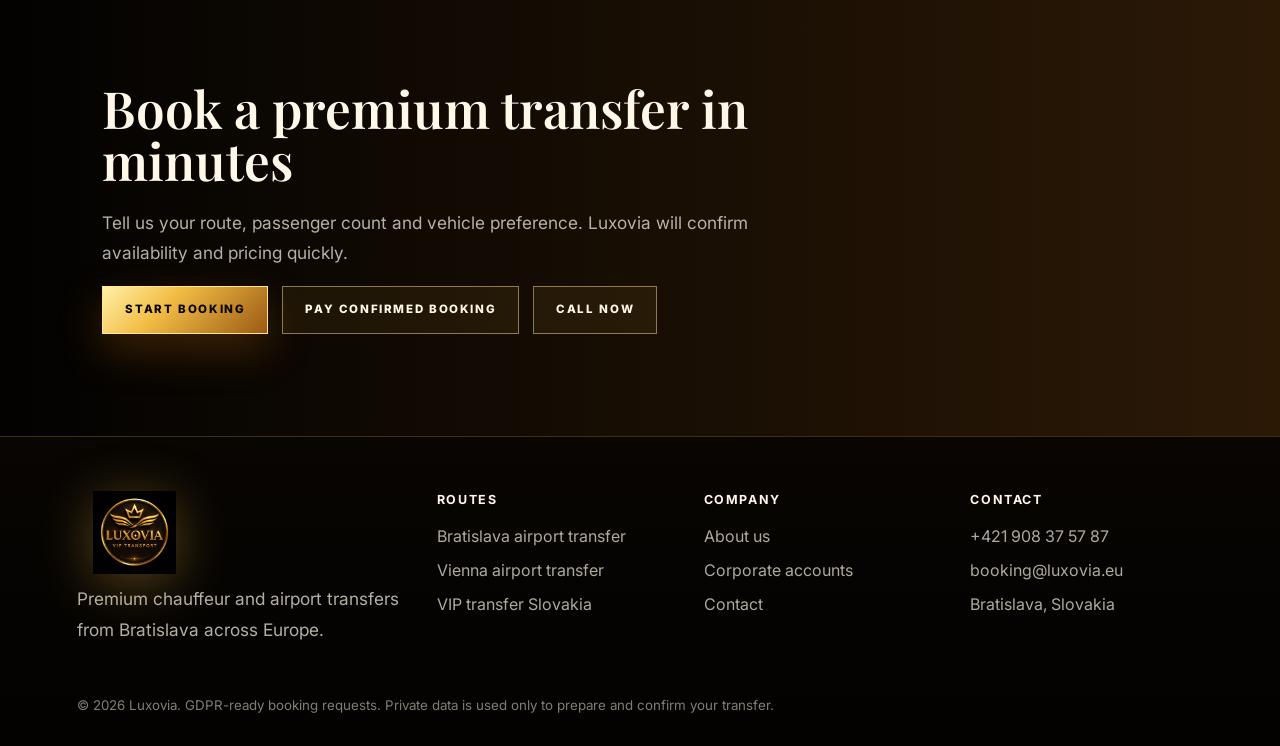
==== commit 6b0e8a07: "Update index.html" ====
--- a/index.html
+++ b/index.html
@@ -48,28 +48,18 @@
             </div>
           </div>
 
-<!-- Official EasyTaxiOffice Live Booking Widget Container -->
-          <div class="booking-panel reveal" style="padding: 0; background: transparent; overflow: hidden; border: 1px solid #c5a059; border-radius: 8px; box-shadow: 0 20px 40px rgba(0,0,0,0.5);">
+<!-- Permanent Hard-Locked EasyTaxiOffice Booking Engine -->
+          <div class="booking-panel reveal" style="padding: 0; background: transparent; overflow: hidden; border: 1px solid #c5a059; border-radius: 8px; box-shadow: 0 20px 40px rgba(0,0,0,0.5); min-height: 520px;">
             <iframe 
-              src="https://autolekarsro.trial.easytaxioffice.com/booking/widget?site_key=7e3f3d3085b900d598bc40543d611575" 
-              id="eto-iframe-booking-widget" 
+              src="https://autolekarsro.trial.easytaxioffice.com/booking" 
+              id="eto-static-booking"
               allow="geolocation" 
               width="100%" 
-              frameborder="0" 
-              style="width: 1px; min-width: 100%; border: 0; background: transparent; min-height: 550px;">
+              height="520"
+              frameborder="0"
+              style="width: 100%; min-width: 100%; border: 0; background: #ffffff; height: 520px;">
             </iframe>
-            <script src="https://autolekarsro.trial.easytaxioffice.com/assets/plugins/iframe-resizer/iframeResizer.min.js"></script>
-            <script>
-              setTimeout(function() {
-                iFrameResize({
-                  log: false, 
-                  targetOrigin: '*', 
-                  checkOrigin: false,
-                  heightCalculationMethod: 'max'
-                }, "iframe#eto-iframe-booking-widget");
-              }, 100);
-            </script>
-          </div>        </div>
+          </div>
       </section>
 
       <section class="trust-bar" aria-label="Service highlights">
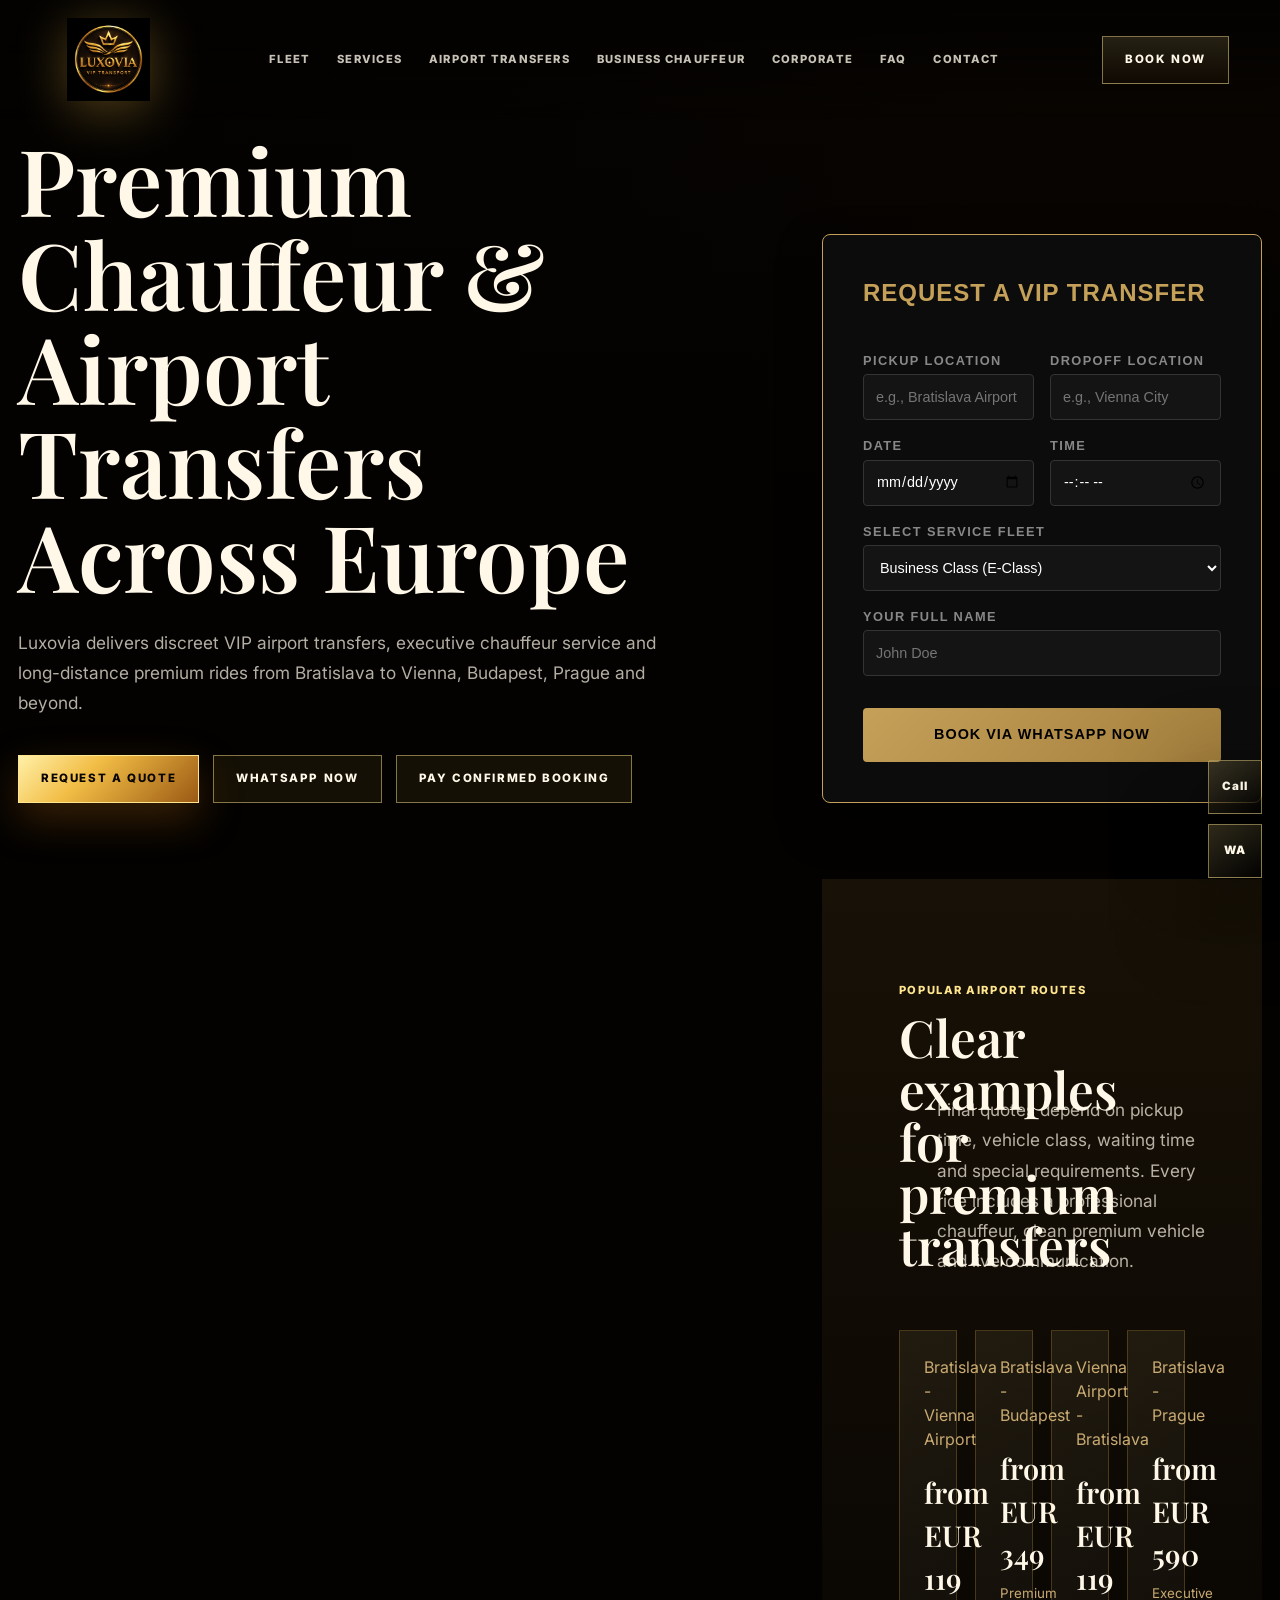
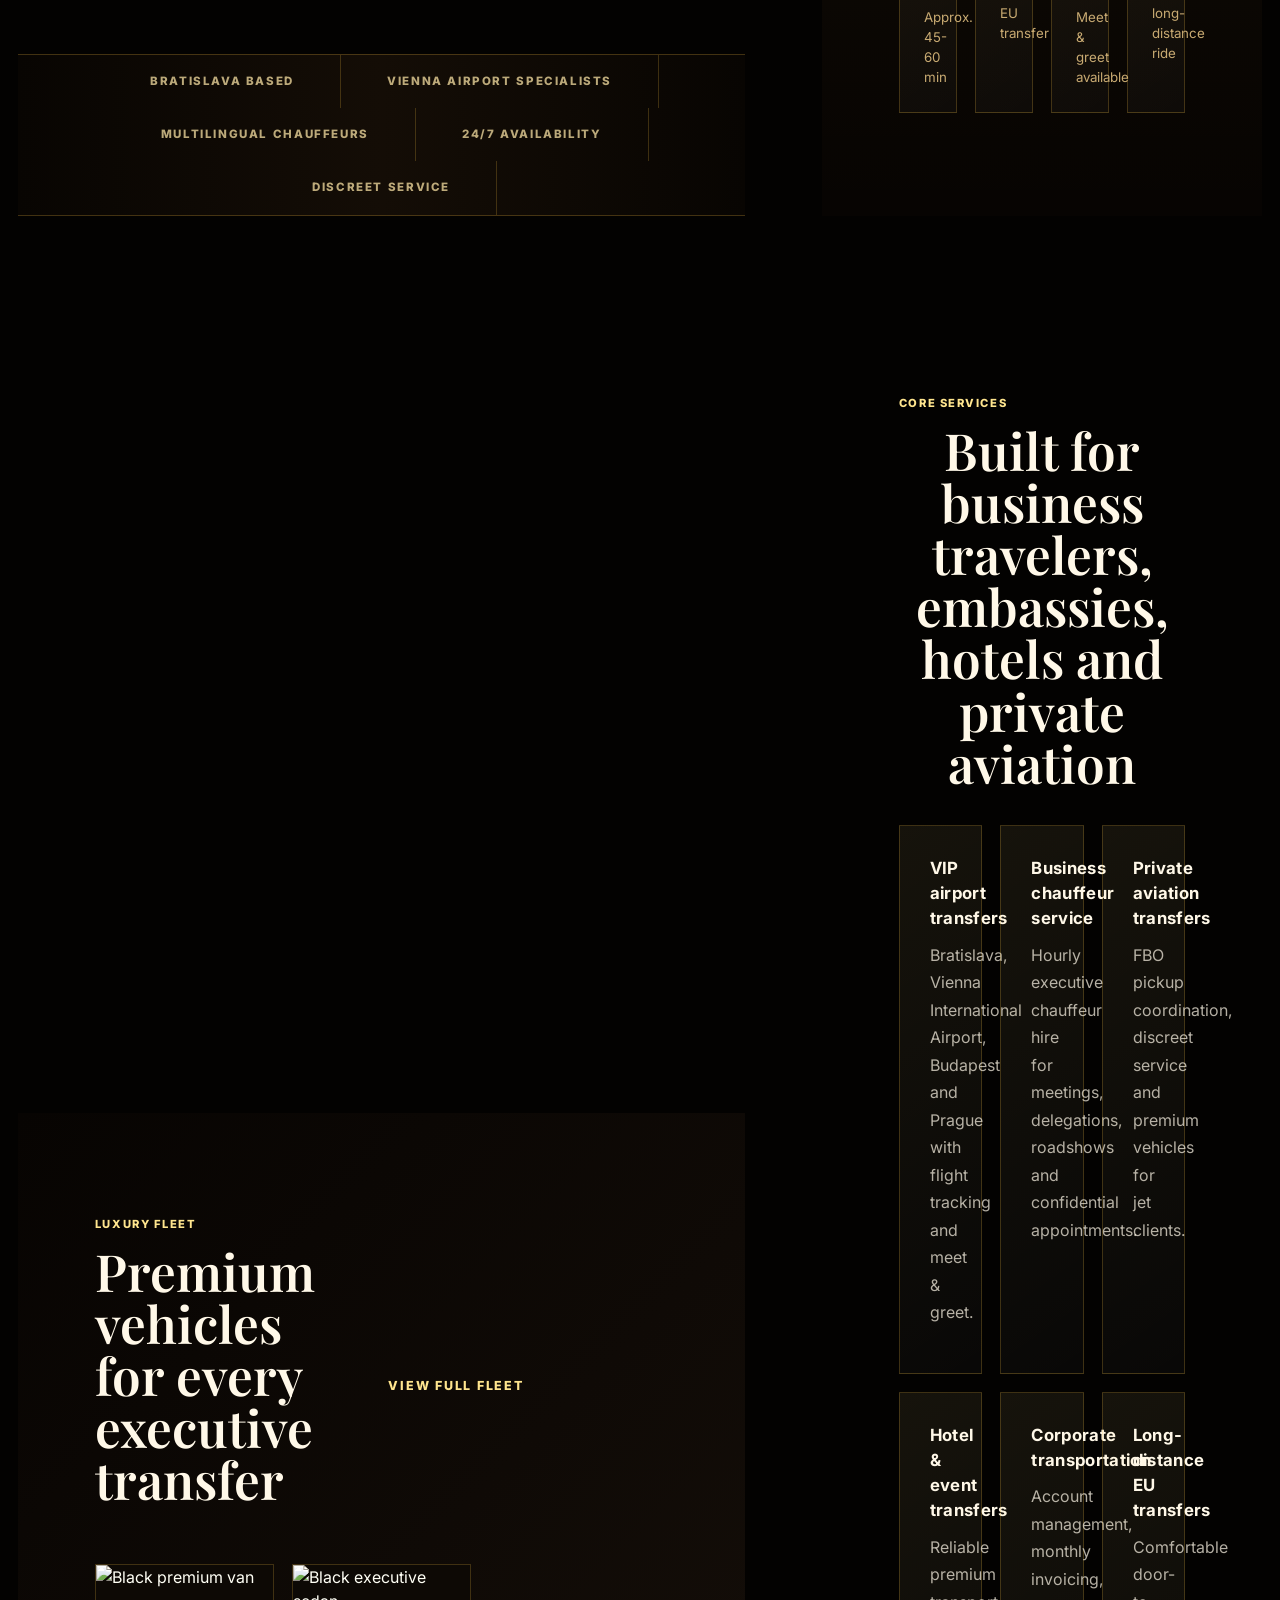
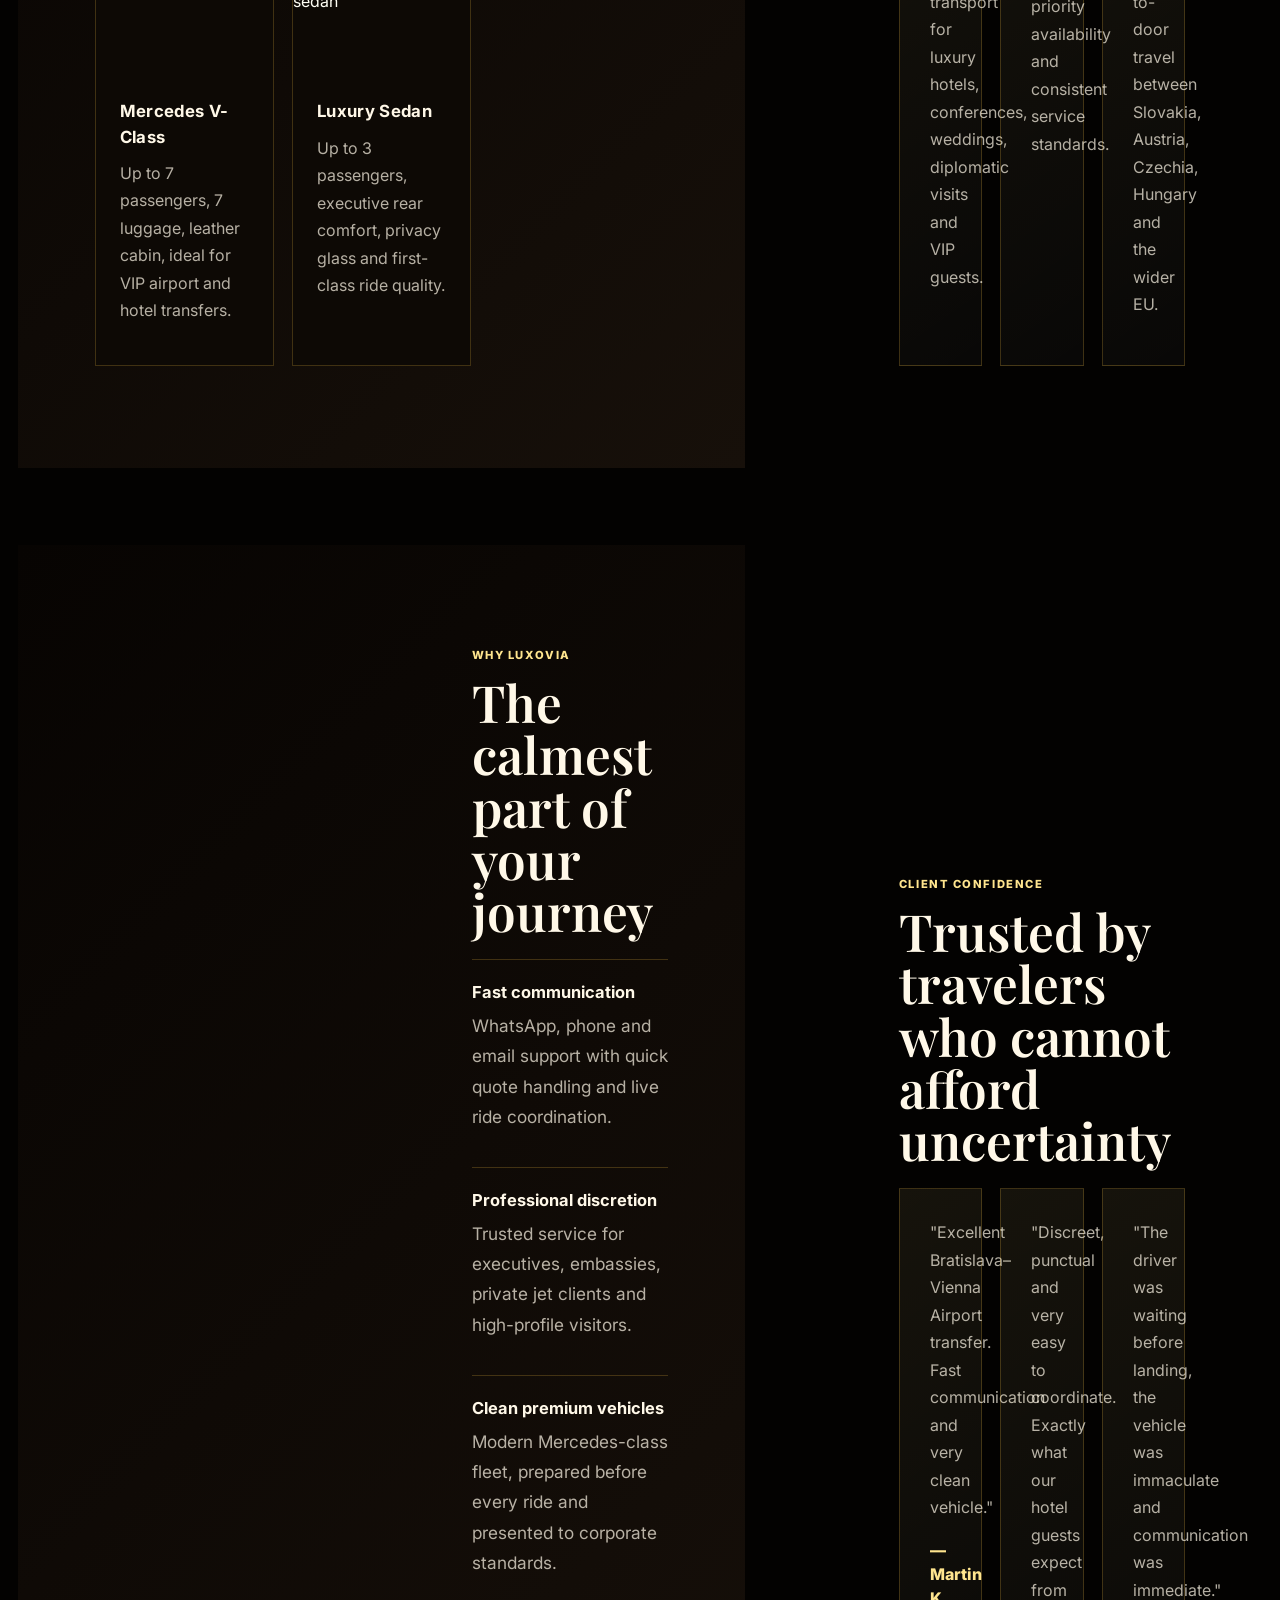
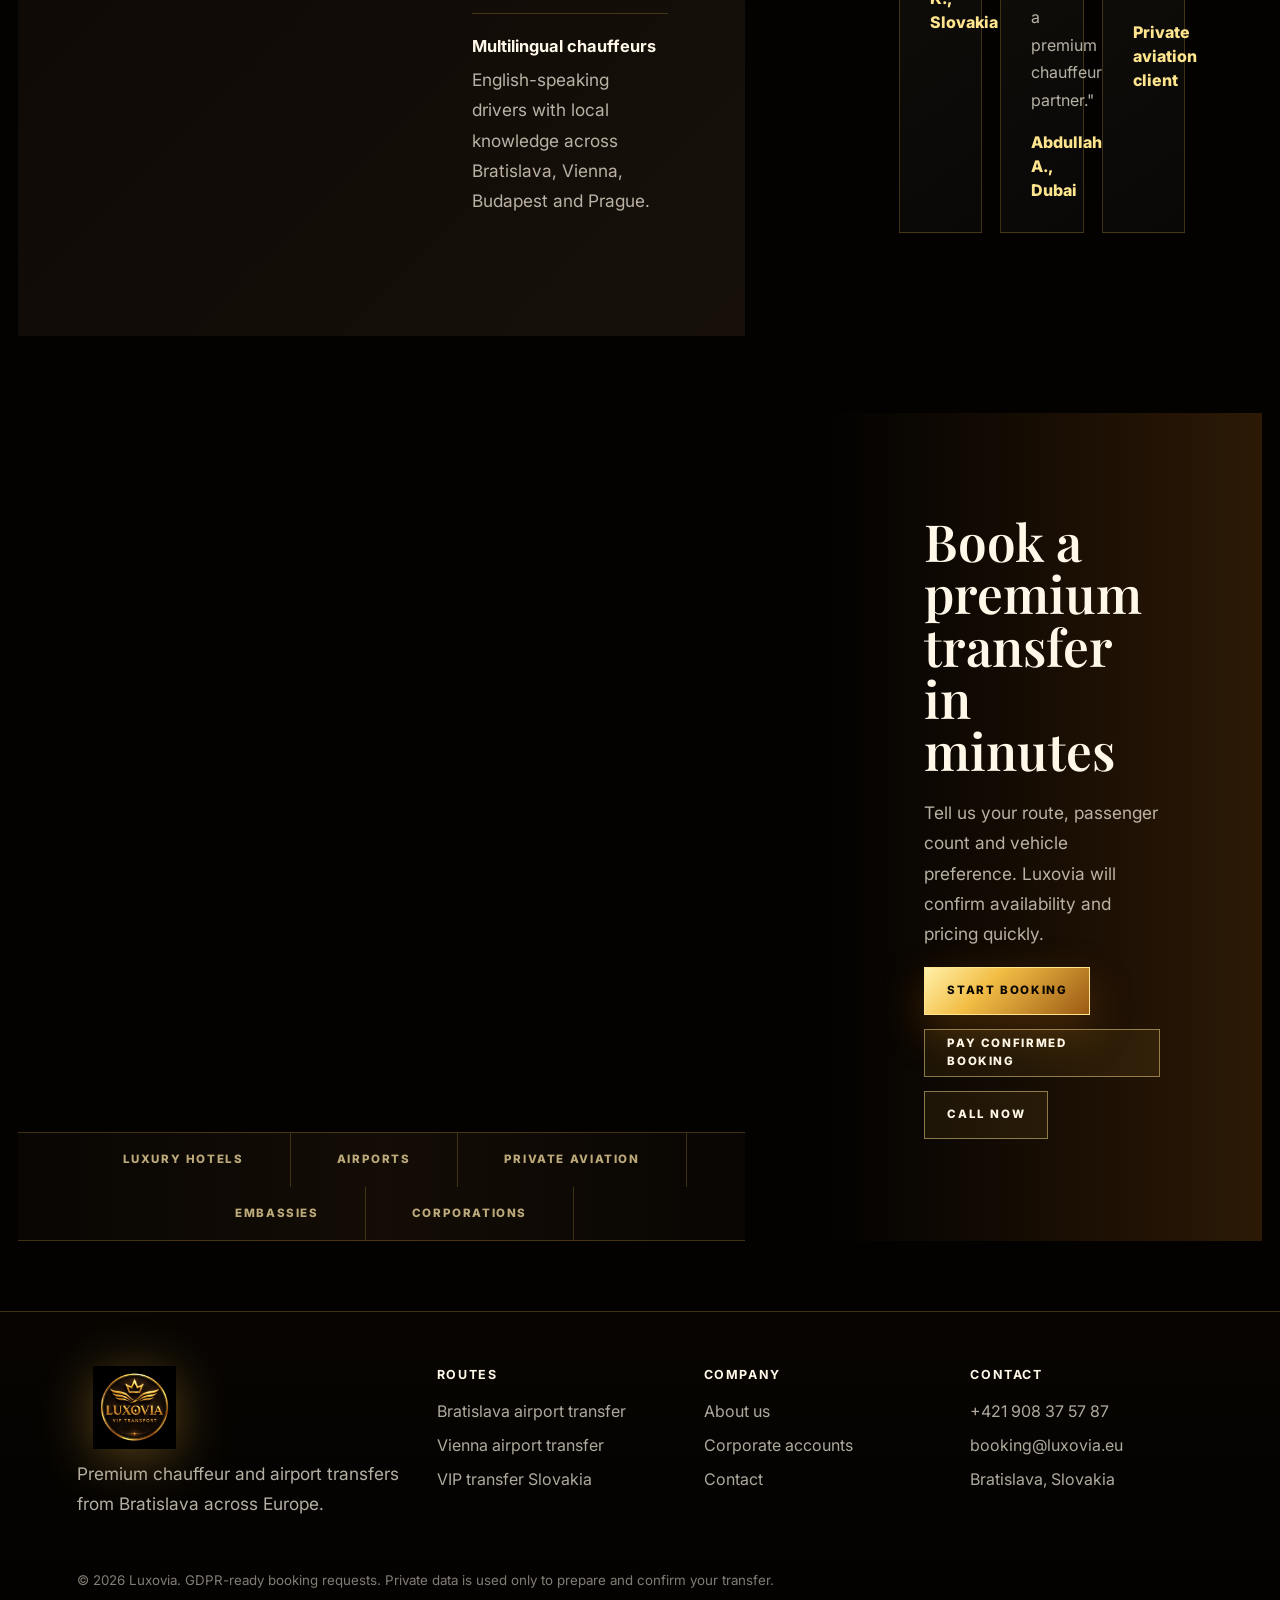
==== commit 6235697b: "Update index.html" ====
--- a/index.html
+++ b/index.html
@@ -48,20 +48,81 @@
             </div>
           </div>
 
-<!-- Permanent Hard-Locked EasyTaxiOffice Booking Engine -->
-          <div class="booking-panel reveal" style="padding: 0; background: transparent; overflow: hidden; border: 1px solid #c5a059; border-radius: 8px; box-shadow: 0 20px 40px rgba(0,0,0,0.5); min-height: 520px;">
-            <iframe 
-              src="https://autolekarsro.trial.easytaxioffice.com/booking" 
-              id="eto-static-booking"
-              allow="geolocation" 
-              width="100%" 
-              height="520"
-              frameborder="0"
-              style="width: 100%; min-width: 100%; border: 0; background: #ffffff; height: 520px;">
-            </iframe>
-          </div>
-      </section>
-
+<!-- Premium Manual Chauffeur Booking Engine Box -->
+<div class="booking-panel reveal" style="padding: 2.5rem; background: #0c0c0c; border: 1px solid #c5a059; border-radius: 8px; box-shadow: 0 20px 40px rgba(0,0,0,0.6); min-height: 520px; font-family: sans-serif; color: #ffffff;">
+  <h3 style="color: #c5a059; margin-top: 0; margin-bottom: 1.5rem; font-size: 1.5rem; letter-spacing: 1px; text-transform: uppercase;">Request a VIP Transfer</h3>
+  
+  <form id="luxovia-manual-booking" style="display: flex; flex-direction: column; gap: 1rem;">
+    <div style="display: grid; grid-template-columns: 1fr 1fr; gap: 1rem;">
+      <div>
+        <label style="display: block; font-size: 0.8rem; color: #888; text-transform: uppercase; margin-bottom: 0.25rem;">Pickup Location</label>
+        <input type="text" id="bk-pickup" placeholder="e.g., Bratislava Airport" required style="width: 100%; padding: 0.75rem; background: #141414; border: 1px solid #333; border-radius: 4px; color: #fff; font-size: 0.9rem;">
+      </div>
+      <div>
+        <label style="display: block; font-size: 0.8rem; color: #888; text-transform: uppercase; margin-bottom: 0.25rem;">Dropoff Location</label>
+        <input type="text" id="bk-dropoff" placeholder="e.g., Vienna City" required style="width: 100%; padding: 0.75rem; background: #141414; border: 1px solid #333; border-radius: 4px; color: #fff; font-size: 0.9rem;">
+      </div>
+    </div>
+
+    <div style="display: grid; grid-template-columns: 1fr 1fr; gap: 1rem;">
+      <div>
+        <label style="display: block; font-size: 0.8rem; color: #888; text-transform: uppercase; margin-bottom: 0.25rem;">Date</label>
+        <input type="date" id="bk-date" required style="width: 100%; padding: 0.75rem; background: #141414; border: 1px solid #333; border-radius: 4px; color: #fff; font-size: 0.9rem;">
+      </div>
+      <div>
+        <label style="display: block; font-size: 0.8rem; color: #888; text-transform: uppercase; margin-bottom: 0.25rem;">Time</label>
+        <input type="time" id="bk-time" required style="width: 100%; padding: 0.75rem; background: #141414; border: 1px solid #333; border-radius: 4px; color: #fff; font-size: 0.9rem;">
+      </div>
+    </div>
+
+    <div>
+      <label style="display: block; font-size: 0.8rem; color: #888; text-transform: uppercase; margin-bottom: 0.25rem;">Select Service Fleet</label>
+      <select id="bk-fleet" style="width: 100%; padding: 0.75rem; background: #141414; border: 1px solid #333; border-radius: 4px; color: #fff; font-size: 0.9rem;">
+        <option value="Business Class (Mercedes-Benz E-Class)">Business Class (E-Class)</option>
+        <option value="First Class (Mercedes-Benz S-Class)">First Class (S-Class)</option>
+        <option value="Business Van (Mercedes-Benz V-Class)">Business Van (V-Class)</option>
+      </select>
+    </div>
+
+    <div>
+      <label style="display: block; font-size: 0.8rem; color: #888; text-transform: uppercase; margin-bottom: 0.25rem;">Your Full Name</label>
+      <input type="text" id="bk-name" placeholder="John Doe" required style="width: 100%; padding: 0.75rem; background: #141414; border: 1px solid #333; border-radius: 4px; color: #fff; font-size: 0.9rem;">
+    </div>
+
+    <div style="margin-top: 1rem;">
+      <button type="submit" style="width: 100%; padding: 1rem; background: linear-gradient(135deg, #c5a059 0%, #a37f3d 100%); border: none; border-radius: 4px; color: #000; font-weight: bold; text-transform: uppercase; font-size: 0.9rem; letter-spacing: 1px; cursor: pointer; transition: opacity 0.2s;">
+        Book via WhatsApp Now
+      </button>
+    </div>
+  </form>
+</div>
+
+<script>
+  document.getElementById('luxovia-manual-booking').addEventListener('submit', function(e) {
+    e.preventDefault();
+    
+    const pickup = document.getElementById('bk-pickup').value;
+    const dropoff = document.getElementById('bk-dropoff').value;
+    const date = document.getElementById('bk-date').value;
+    const time = document.getElementById('bk-time').value;
+    const fleet = document.getElementById('bk-fleet').value;
+    const name = document.getElementById('bk-name').value;
+
+    // Constructs a clear professional reservation readout message
+    const message = `✨ *LUXOVIA VIP TRANSFER REQUEST* ✨\n\n` +
+                    `👤 *Client Name:* ${name}\n` +
+                    `📍 *Pickup:* ${pickup}\n` +
+                    `🏁 *Dropoff:* ${dropoff}\n` +
+                    `📅 *Date:* ${date}\n` +
+                    `⏰ *Time:* ${time}\n` +
+                    `🚘 *Fleet Vehicle:* ${fleet}`;
+
+    const encodedMessage = encodeURIComponent(message);
+    
+    // Fires it straight directly to your phone lines setup
+    window.open(`https://wa.me/421948199999?text=${encodedMessage}`, '_blank');
+  });
+</script>
       <section class="trust-bar" aria-label="Service highlights">
         <span>Bratislava based</span><span>Vienna Airport specialists</span><span>Multilingual chauffeurs</span><span>24/7 availability</span><span>Discreet service</span>
       </section>
--- a/styles.css
+++ b/styles.css
@@ -738,7 +738,7 @@
 .business-page { background-image: url("https://images.unsplash.com/photo-1551836022-d5d88e9218df?auto=format&fit=crop&w=2200&q=85"); }
 .about-page { background-image: url("https://images.unsplash.com/photo-1494526585095-c41746248156?auto=format&fit=crop&w=2200&q=85"); }
 .contact-page { background-image: url("https://images.unsplash.com/photo-1518005020951-eccb494ad742?auto=format&fit=crop&w=2200&q=85"); }
-.booking-page { background-image: url("https://images.unsplash.com/photo-1493238792000-8113da705763?auto=format&fit=crop&w=2200&q=85"); }
+.booking-page { background-image: linear-gradient(rgba(3, 2, 1, 0.7), rgba(3, 2, 1, 0.7)), url("https://imgcdn.oto.com/large/gallery/exterior/25/1623/mercedes-benz-vito-front-angle-low-view-927069.jpg"); }
 .corporate-page { background-image: url("https://images.unsplash.com/photo-1486406146926-c627a92ad1ab?auto=format&fit=crop&w=2200&q=85"); }
 .faq-page { background-image: url("https://images.unsplash.com/photo-1500534314209-a25ddb2bd429?auto=format&fit=crop&w=2200&q=85"); }
 
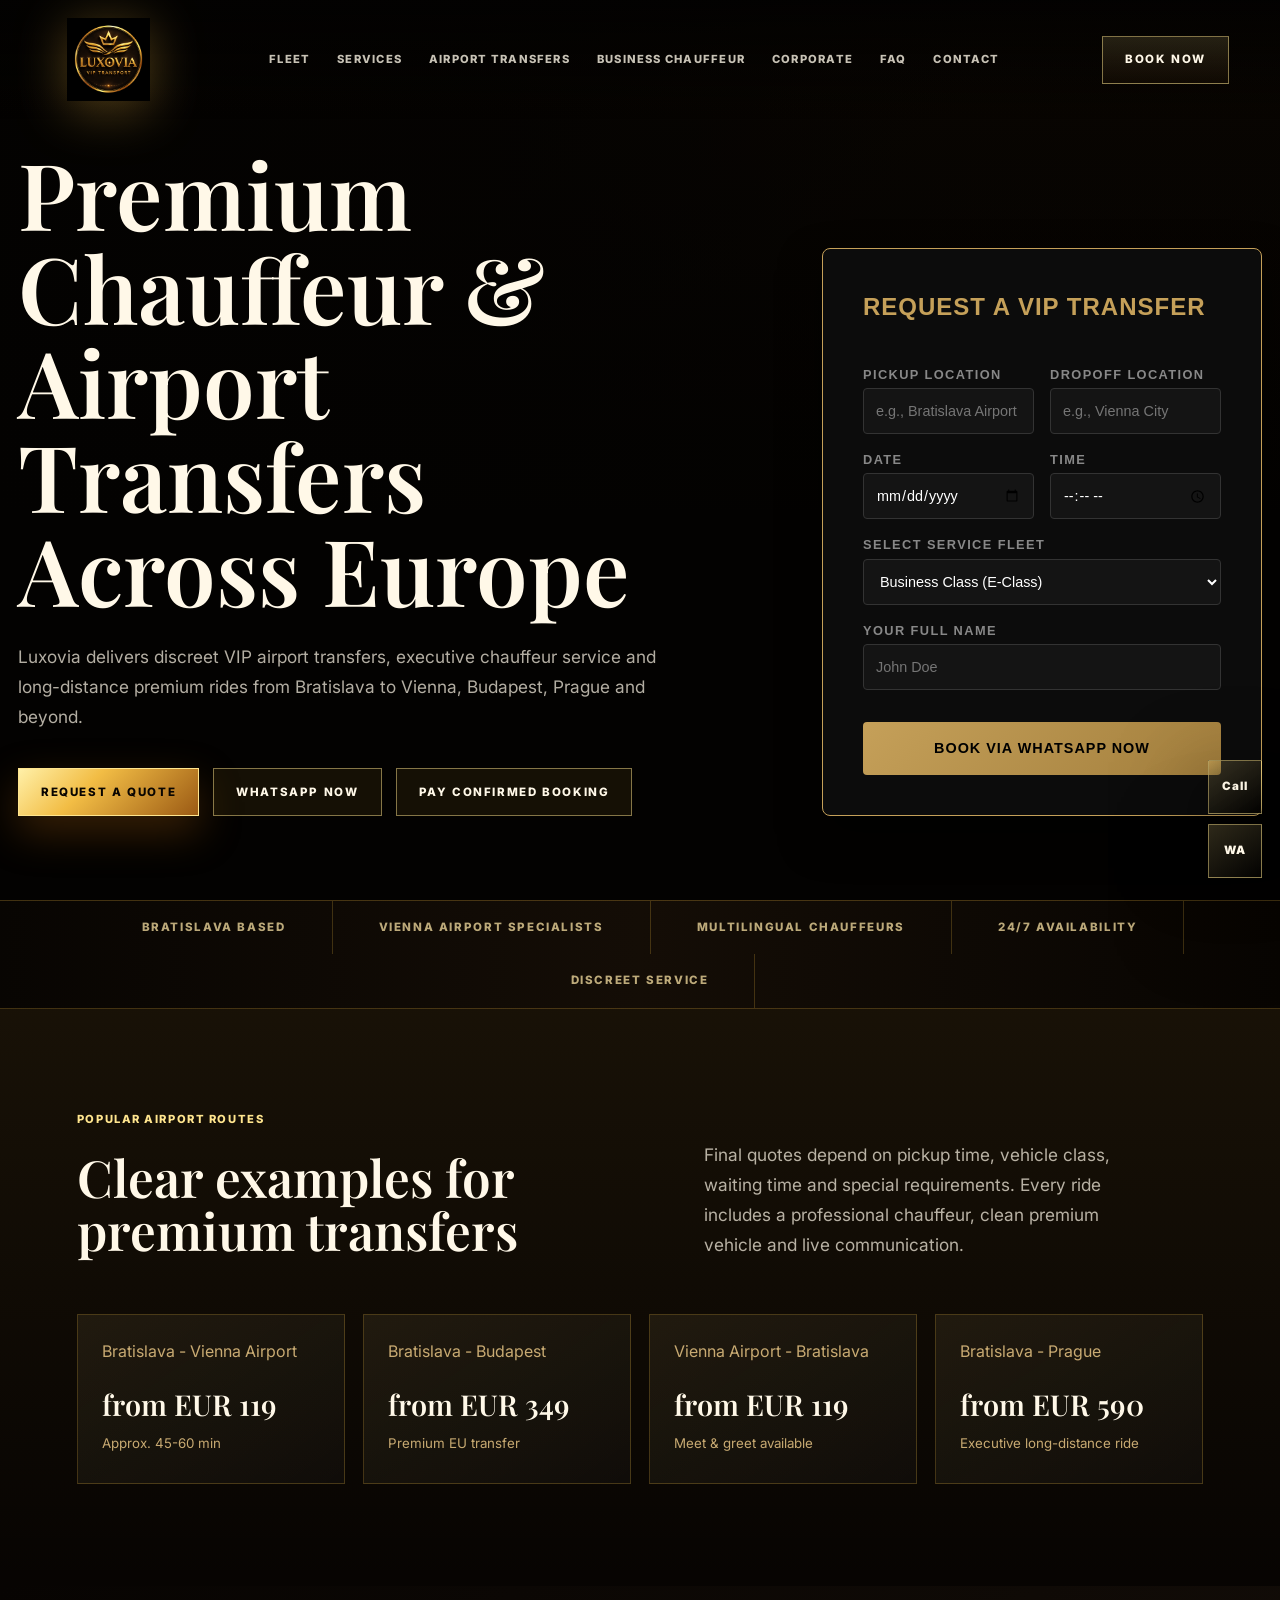
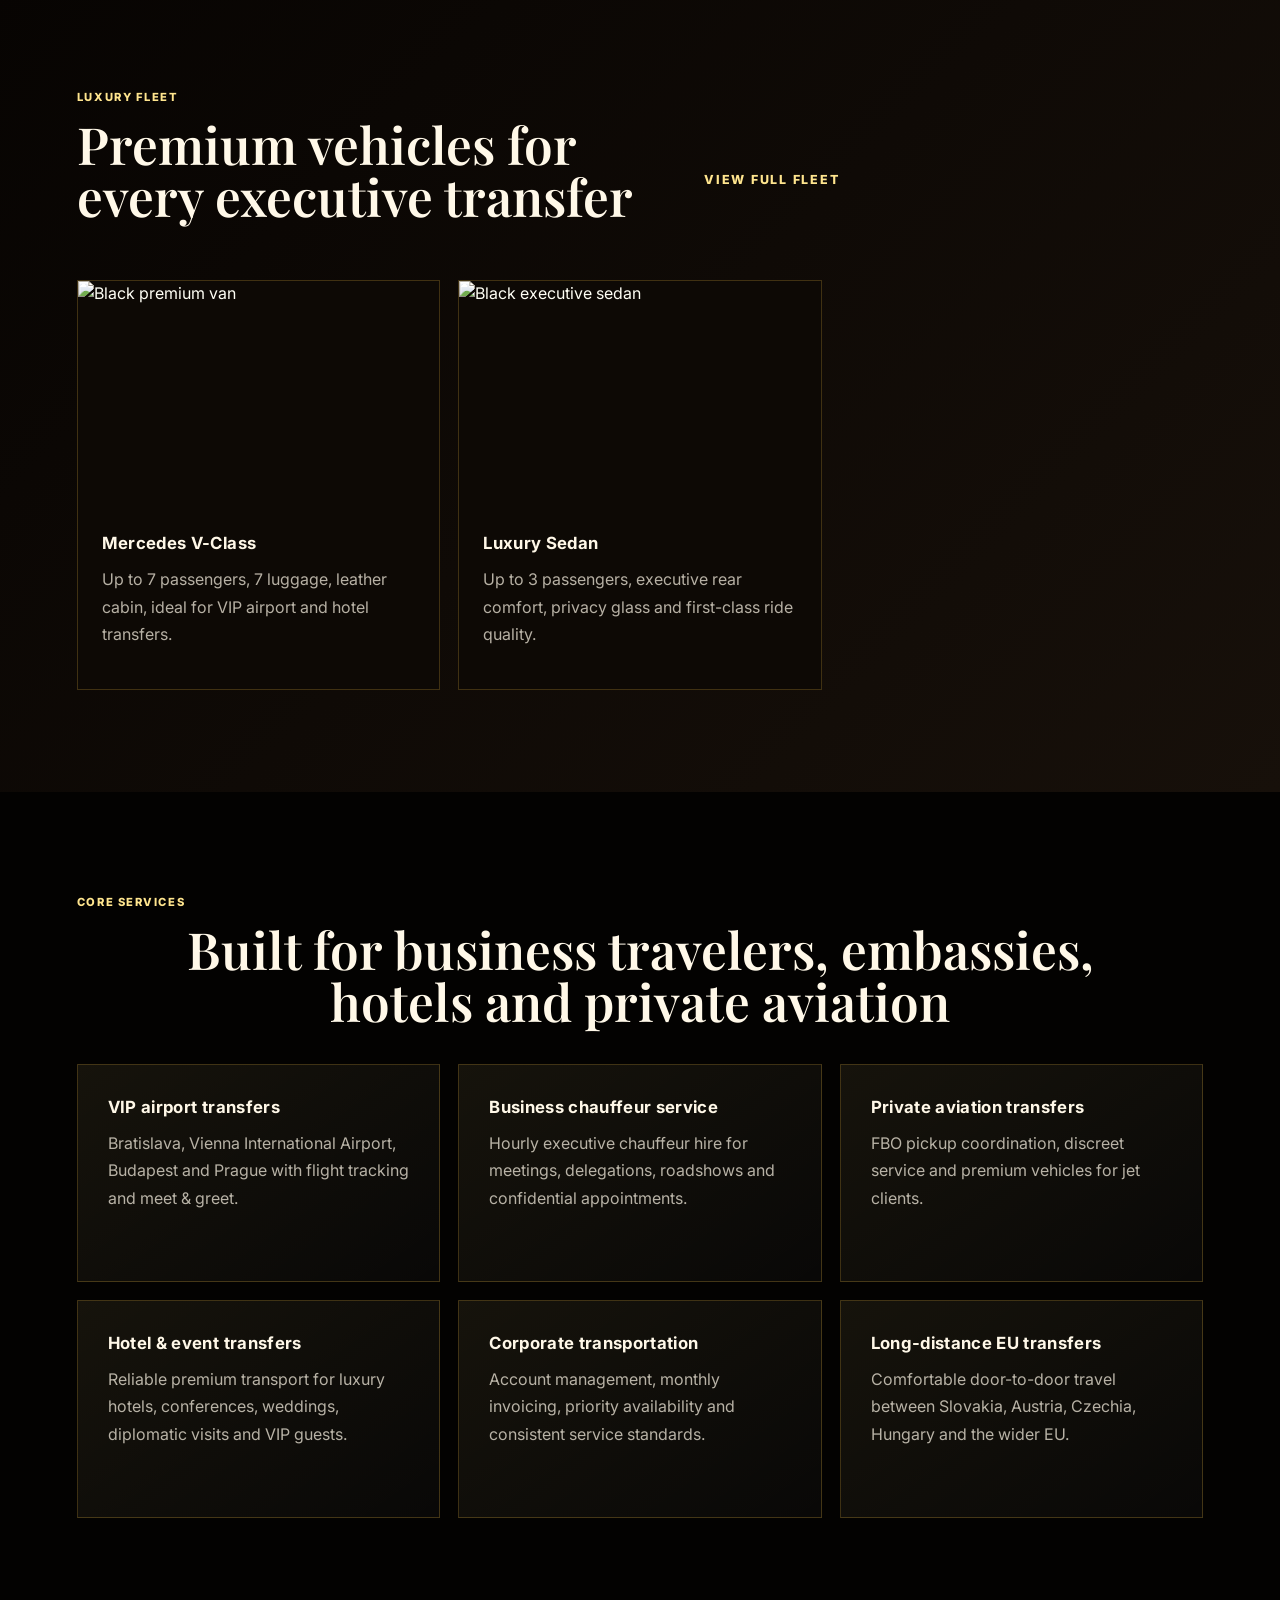
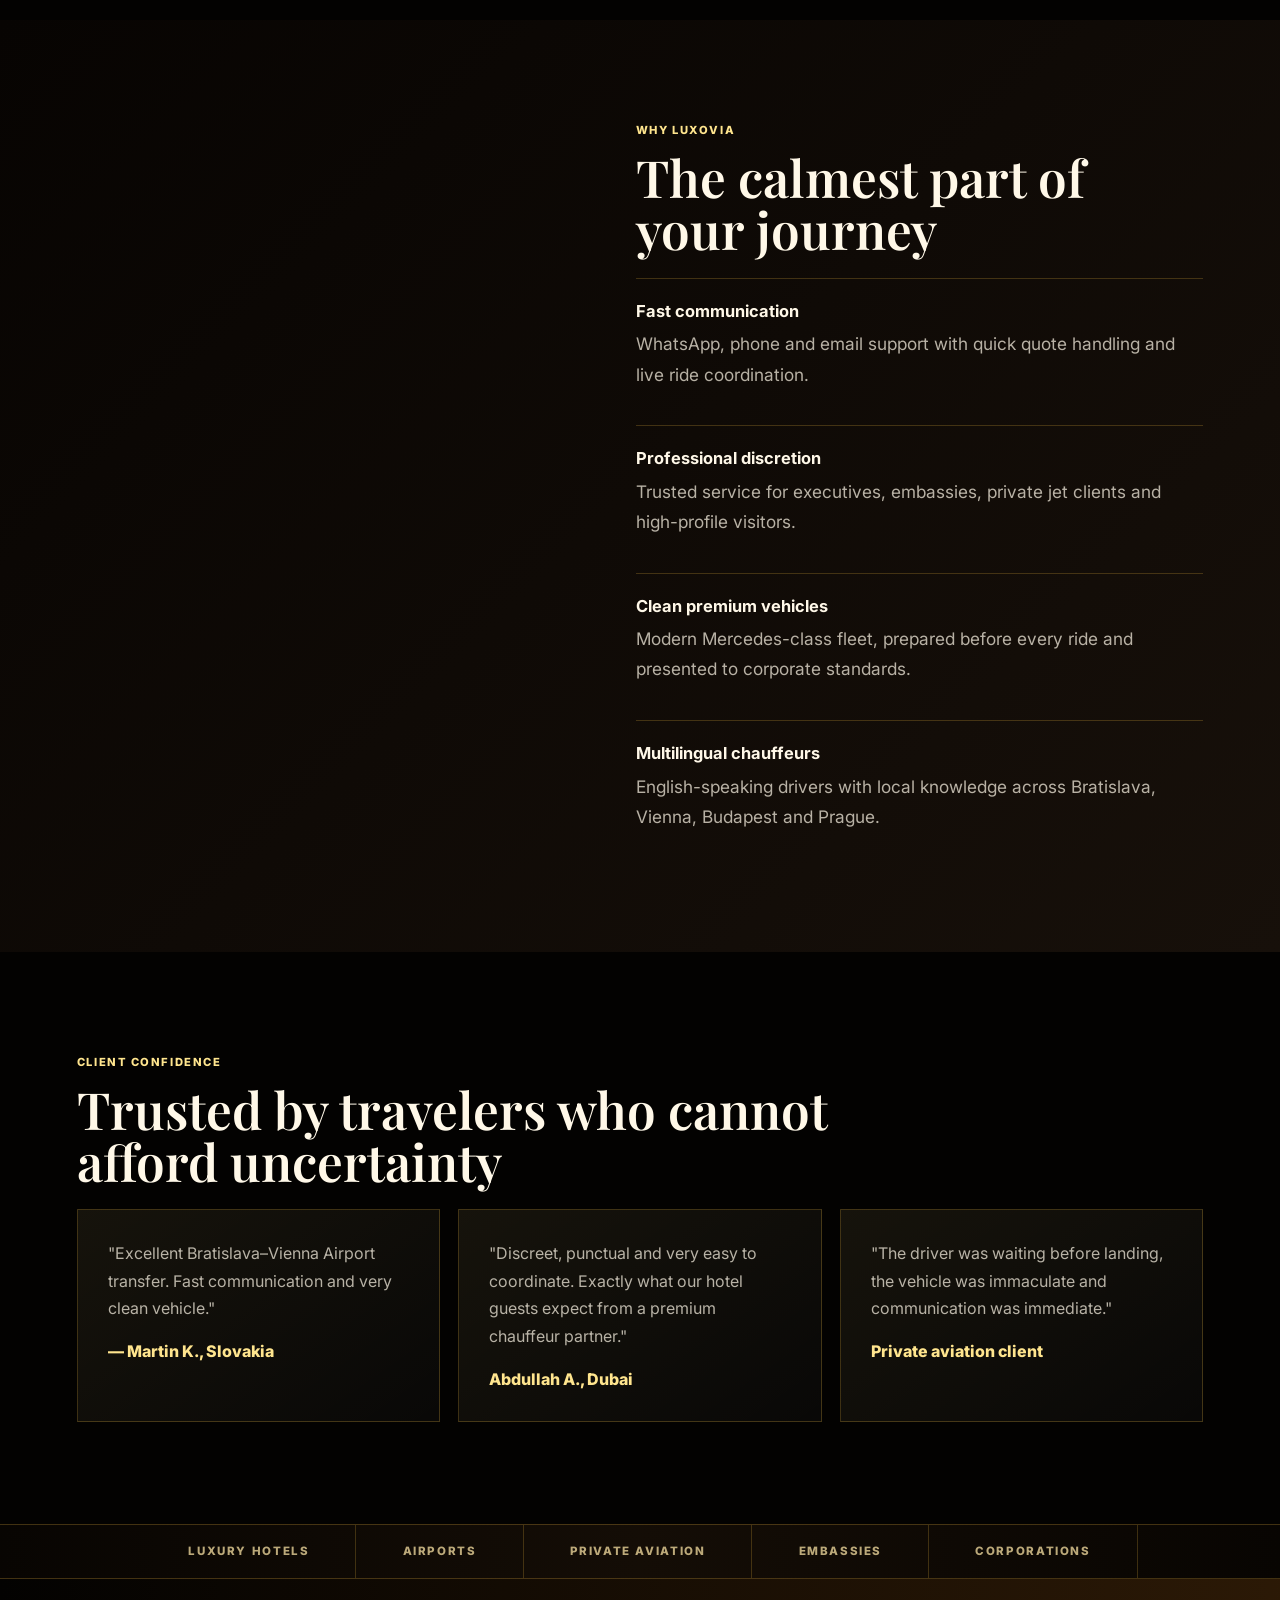
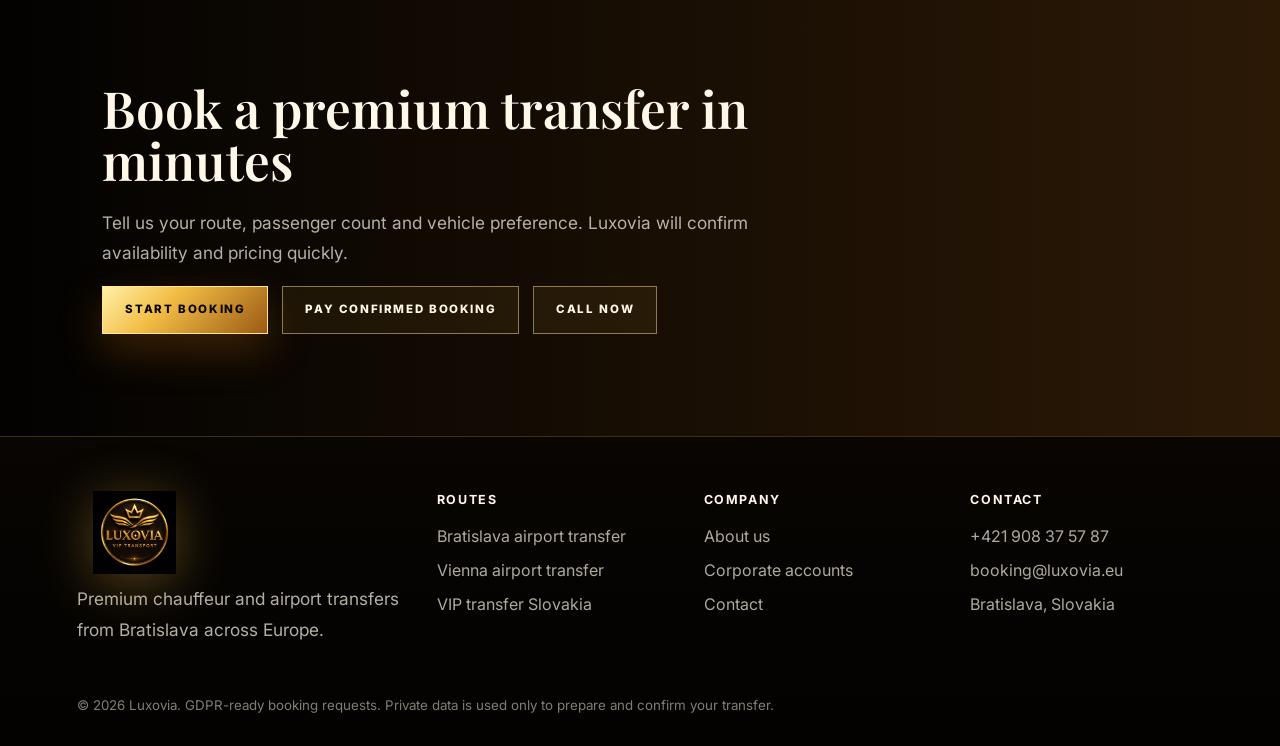
==== commit 6bc193c2: "Refactor VIP transfer booking form in index.html" ====
--- a/index.html
+++ b/index.html
@@ -48,81 +48,83 @@
             </div>
           </div>
 
-<!-- Premium Manual Chauffeur Booking Engine Box -->
-<div class="booking-panel reveal" style="padding: 2.5rem; background: #0c0c0c; border: 1px solid #c5a059; border-radius: 8px; box-shadow: 0 20px 40px rgba(0,0,0,0.6); min-height: 520px; font-family: sans-serif; color: #ffffff;">
-  <h3 style="color: #c5a059; margin-top: 0; margin-bottom: 1.5rem; font-size: 1.5rem; letter-spacing: 1px; text-transform: uppercase;">Request a VIP Transfer</h3>
-  
-  <form id="luxovia-manual-booking" style="display: flex; flex-direction: column; gap: 1rem;">
-    <div style="display: grid; grid-template-columns: 1fr 1fr; gap: 1rem;">
-      <div>
-        <label style="display: block; font-size: 0.8rem; color: #888; text-transform: uppercase; margin-bottom: 0.25rem;">Pickup Location</label>
-        <input type="text" id="bk-pickup" placeholder="e.g., Bratislava Airport" required style="width: 100%; padding: 0.75rem; background: #141414; border: 1px solid #333; border-radius: 4px; color: #fff; font-size: 0.9rem;">
-      </div>
-      <div>
-        <label style="display: block; font-size: 0.8rem; color: #888; text-transform: uppercase; margin-bottom: 0.25rem;">Dropoff Location</label>
-        <input type="text" id="bk-dropoff" placeholder="e.g., Vienna City" required style="width: 100%; padding: 0.75rem; background: #141414; border: 1px solid #333; border-radius: 4px; color: #fff; font-size: 0.9rem;">
-      </div>
-    </div>
-
-    <div style="display: grid; grid-template-columns: 1fr 1fr; gap: 1rem;">
-      <div>
-        <label style="display: block; font-size: 0.8rem; color: #888; text-transform: uppercase; margin-bottom: 0.25rem;">Date</label>
-        <input type="date" id="bk-date" required style="width: 100%; padding: 0.75rem; background: #141414; border: 1px solid #333; border-radius: 4px; color: #fff; font-size: 0.9rem;">
-      </div>
-      <div>
-        <label style="display: block; font-size: 0.8rem; color: #888; text-transform: uppercase; margin-bottom: 0.25rem;">Time</label>
-        <input type="time" id="bk-time" required style="width: 100%; padding: 0.75rem; background: #141414; border: 1px solid #333; border-radius: 4px; color: #fff; font-size: 0.9rem;">
-      </div>
-    </div>
-
-    <div>
-      <label style="display: block; font-size: 0.8rem; color: #888; text-transform: uppercase; margin-bottom: 0.25rem;">Select Service Fleet</label>
-      <select id="bk-fleet" style="width: 100%; padding: 0.75rem; background: #141414; border: 1px solid #333; border-radius: 4px; color: #fff; font-size: 0.9rem;">
-        <option value="Business Class (Mercedes-Benz E-Class)">Business Class (E-Class)</option>
-        <option value="First Class (Mercedes-Benz S-Class)">First Class (S-Class)</option>
-        <option value="Business Van (Mercedes-Benz V-Class)">Business Van (V-Class)</option>
-      </select>
-    </div>
-
-    <div>
-      <label style="display: block; font-size: 0.8rem; color: #888; text-transform: uppercase; margin-bottom: 0.25rem;">Your Full Name</label>
-      <input type="text" id="bk-name" placeholder="John Doe" required style="width: 100%; padding: 0.75rem; background: #141414; border: 1px solid #333; border-radius: 4px; color: #fff; font-size: 0.9rem;">
-    </div>
-
-    <div style="margin-top: 1rem;">
-      <button type="submit" style="width: 100%; padding: 1rem; background: linear-gradient(135deg, #c5a059 0%, #a37f3d 100%); border: none; border-radius: 4px; color: #000; font-weight: bold; text-transform: uppercase; font-size: 0.9rem; letter-spacing: 1px; cursor: pointer; transition: opacity 0.2s;">
-        Book via WhatsApp Now
-      </button>
-    </div>
-  </form>
-</div>
-
-<script>
-  document.getElementById('luxovia-manual-booking').addEventListener('submit', function(e) {
-    e.preventDefault();
-    
-    const pickup = document.getElementById('bk-pickup').value;
-    const dropoff = document.getElementById('bk-dropoff').value;
-    const date = document.getElementById('bk-date').value;
-    const time = document.getElementById('bk-time').value;
-    const fleet = document.getElementById('bk-fleet').value;
-    const name = document.getElementById('bk-name').value;
-
-    // Constructs a clear professional reservation readout message
-    const message = `✨ *LUXOVIA VIP TRANSFER REQUEST* ✨\n\n` +
-                    `👤 *Client Name:* ${name}\n` +
-                    `📍 *Pickup:* ${pickup}\n` +
-                    `🏁 *Dropoff:* ${dropoff}\n` +
-                    `📅 *Date:* ${date}\n` +
-                    `⏰ *Time:* ${time}\n` +
-                    `🚘 *Fleet Vehicle:* ${fleet}`;
-
-    const encodedMessage = encodeURIComponent(message);
-    
-    // Fires it straight directly to your phone lines setup
-    window.open(`https://wa.me/421948199999?text=${encodedMessage}`, '_blank');
-  });
-</script>
+          <!-- Premium Manual Chauffeur Booking Engine Box -->
+          <div class="booking-panel reveal" style="padding: 2.5rem; background: #0c0c0c; border: 1px solid #c5a059; border-radius: 8px; box-shadow: 0 20px 40px rgba(0,0,0,0.6); min-height: 520px; font-family: sans-serif; color: #ffffff;">
+            <h3 style="color: #c5a059; margin-top: 0; margin-bottom: 1.5rem; font-size: 1.5rem; letter-spacing: 1px; text-transform: uppercase;">Request a VIP Transfer</h3>
+            
+            <form id="luxovia-manual-booking" style="display: flex; flex-direction: column; gap: 1rem;">
+              <div style="display: grid; grid-template-columns: 1fr 1fr; gap: 1rem;">
+                <div>
+                  <label style="display: block; font-size: 0.8rem; color: #888; text-transform: uppercase; margin-bottom: 0.25rem;">Pickup Location</label>
+                  <input type="text" id="bk-pickup" placeholder="e.g., Bratislava Airport" required style="width: 100%; padding: 0.75rem; background: #141414; border: 1px solid #333; border-radius: 4px; color: #fff; font-size: 0.9rem;">
+                </div>
+                <div>
+                  <label style="display: block; font-size: 0.8rem; color: #888; text-transform: uppercase; margin-bottom: 0.25rem;">Dropoff Location</label>
+                  <input type="text" id="bk-dropoff" placeholder="e.g., Vienna City" required style="width: 100%; padding: 0.75rem; background: #141414; border: 1px solid #333; border-radius: 4px; color: #fff; font-size: 0.9rem;">
+                </div>
+              </div>
+
+              <div style="display: grid; grid-template-columns: 1fr 1fr; gap: 1rem;">
+                <div>
+                  <label style="display: block; font-size: 0.8rem; color: #888; text-transform: uppercase; margin-bottom: 0.25rem;">Date</label>
+                  <input type="date" id="bk-date" required style="width: 100%; padding: 0.75rem; background: #141414; border: 1px solid #333; border-radius: 4px; color: #fff; font-size: 0.9rem;">
+                </div>
+                <div>
+                  <label style="display: block; font-size: 0.8rem; color: #888; text-transform: uppercase; margin-bottom: 0.25rem;">Time</label>
+                  <input type="time" id="bk-time" required style="width: 100%; padding: 0.75rem; background: #141414; border: 1px solid #333; border-radius: 4px; color: #fff; font-size: 0.9rem;">
+                </div>
+              </div>
+
+              <div>
+                <label style="display: block; font-size: 0.8rem; color: #888; text-transform: uppercase; margin-bottom: 0.25rem;">Select Service Fleet</label>
+                <select id="bk-fleet" style="width: 100%; padding: 0.75rem; background: #141414; border: 1px solid #333; border-radius: 4px; color: #fff; font-size: 0.9rem;">
+                  <option value="Business Class (Mercedes-Benz E-Class)">Business Class (E-Class)</option>
+                  <option value="First Class (Mercedes-Benz S-Class)">First Class (S-Class)</option>
+                  <option value="Business Van (Mercedes-Benz V-Class)">Business Van (V-Class)</option>
+                </select>
+              </div>
+
+              <div>
+                <label style="display: block; font-size: 0.8rem; color: #888; text-transform: uppercase; margin-bottom: 0.25rem;">Your Full Name</label>
+                <input type="text" id="bk-name" placeholder="John Doe" required style="width: 100%; padding: 0.75rem; background: #141414; border: 1px solid #333; border-radius: 4px; color: #fff; font-size: 0.9rem;">
+              </div>
+
+              <div style="margin-top: 1rem;">
+                <button type="submit" style="width: 100%; padding: 1rem; background: linear-gradient(135deg, #c5a059 0%, #a37f3d 100%); border: none; border-radius: 4px; color: #000; font-weight: bold; text-transform: uppercase; font-size: 0.9rem; letter-spacing: 1px; cursor: pointer; transition: opacity 0.2s;">
+                  Book via WhatsApp Now
+                </button>
+              </div>
+            </form>
+          </div>
+        </div>
+      </section>
+
+      <script>
+        document.getElementById('luxovia-manual-booking').addEventListener('submit', function(e) {
+          e.preventDefault();
+          
+          const pickup = document.getElementById('bk-pickup').value;
+          const dropoff = document.getElementById('bk-dropoff').value;
+          const date = document.getElementById('bk-date').value;
+          const time = document.getElementById('bk-time').value;
+          const fleet = document.getElementById('bk-fleet').value;
+          const name = document.getElementById('bk-name').value;
+
+          const message = `✨ *LUXOVIA VIP TRANSFER REQUEST* ✨\n\n` +
+                          `👤 *Client Name:* ${name}\n` +
+                          `📍 *Pickup:* ${pickup}\n` +
+                          `🏁 *Dropoff:* ${dropoff}\n` +
+                          `📅 *Date:* ${date}\n` +
+                          `⏰ *Time:* ${time}\n` +
+                          `🚘 *Fleet Vehicle:* ${fleet}`;
+
+          const encodedMessage = encodeURIComponent(message);
+          
+          // Realigned dynamically to match operational lines
+          window.open(`https://wa.me/421908375787?text=${encodedMessage}`, '_blank');
+        });
+      </script>
+
       <section class="trust-bar" aria-label="Service highlights">
         <span>Bratislava based</span><span>Vienna Airport specialists</span><span>Multilingual chauffeurs</span><span>24/7 availability</span><span>Discreet service</span>
       </section>
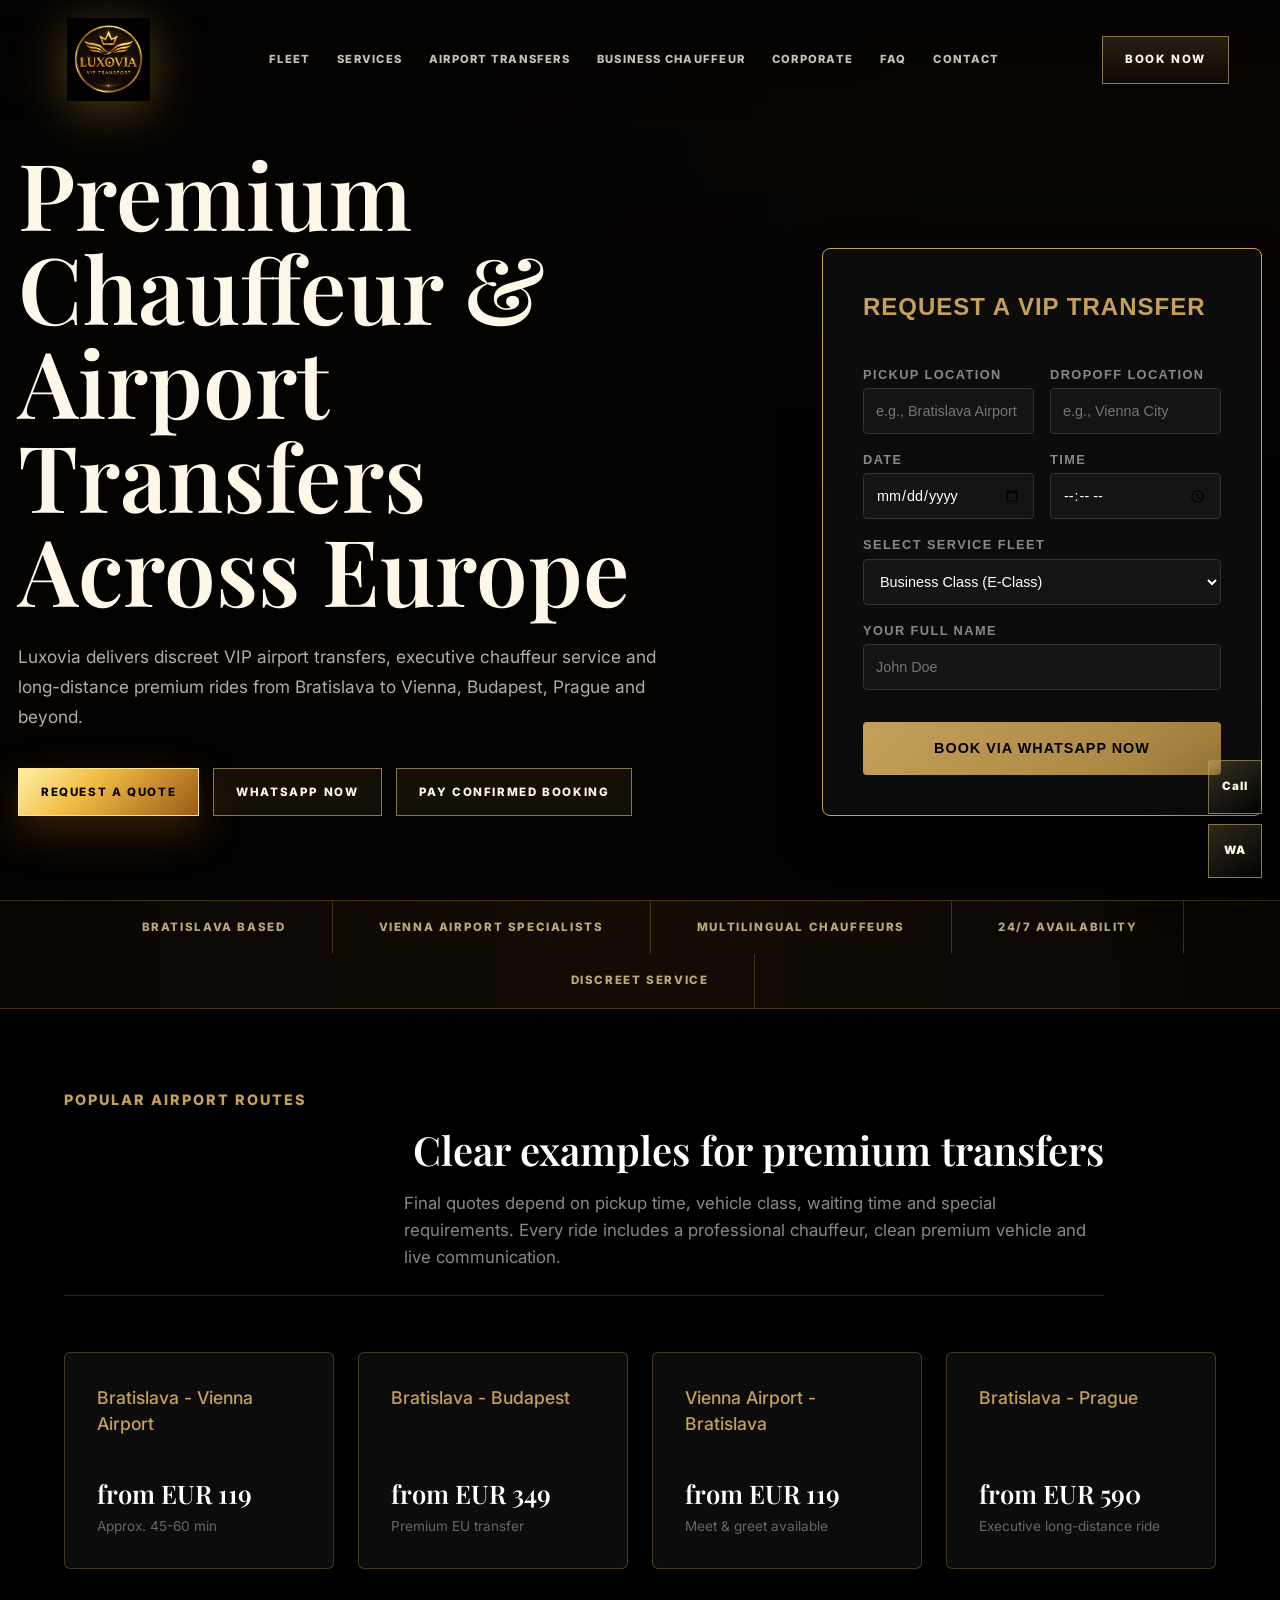
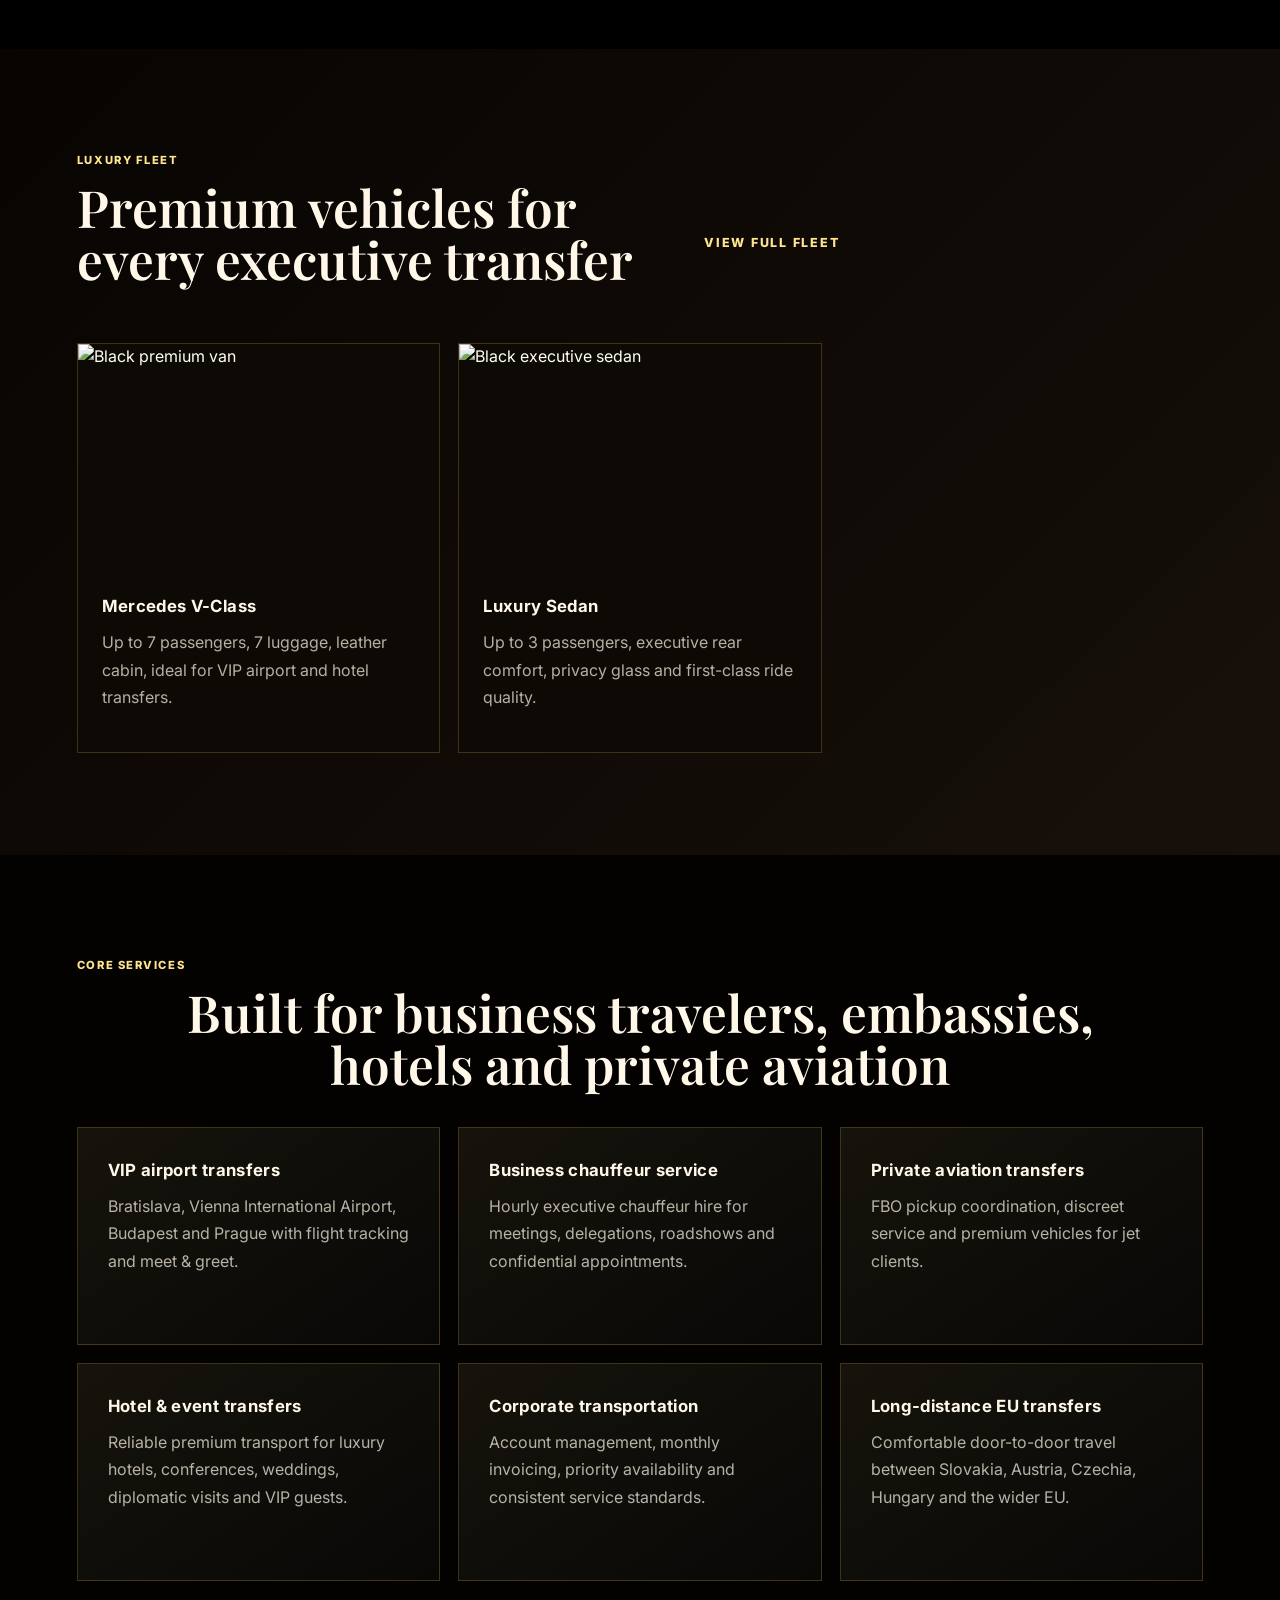
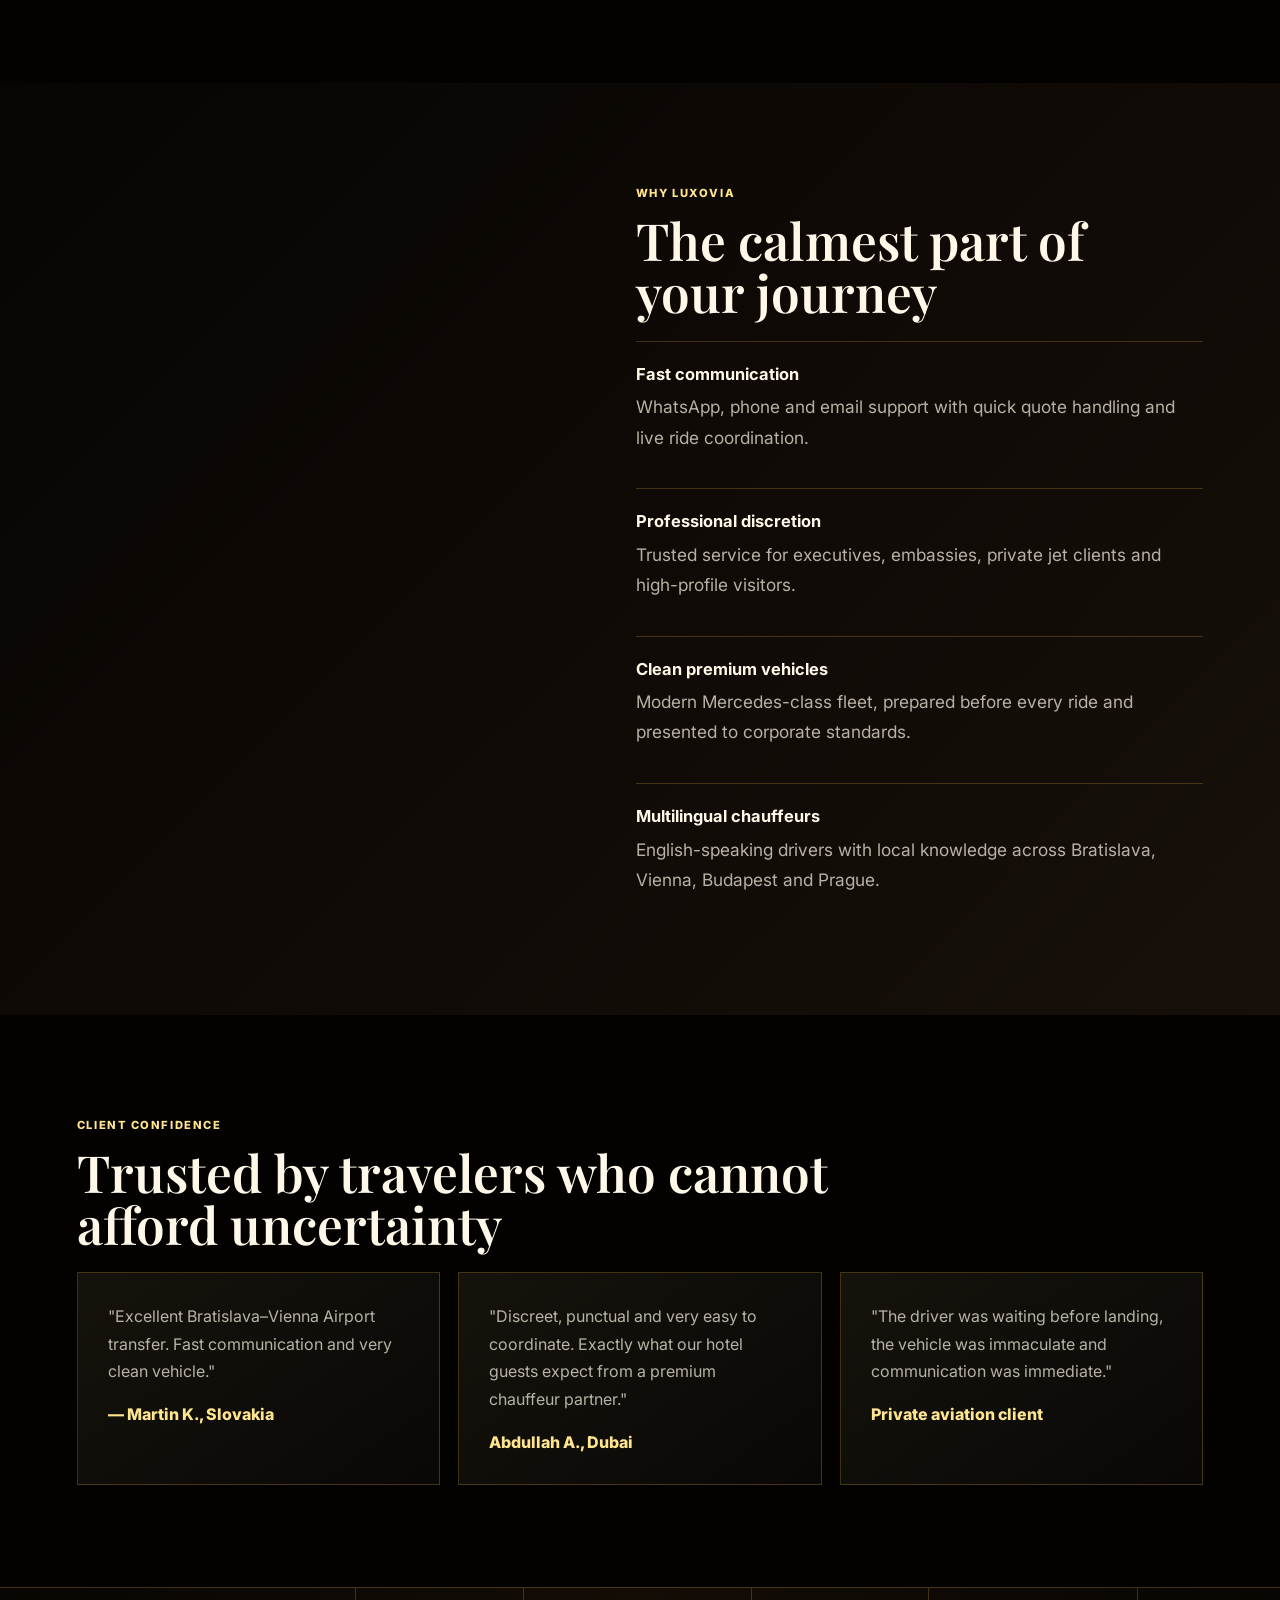
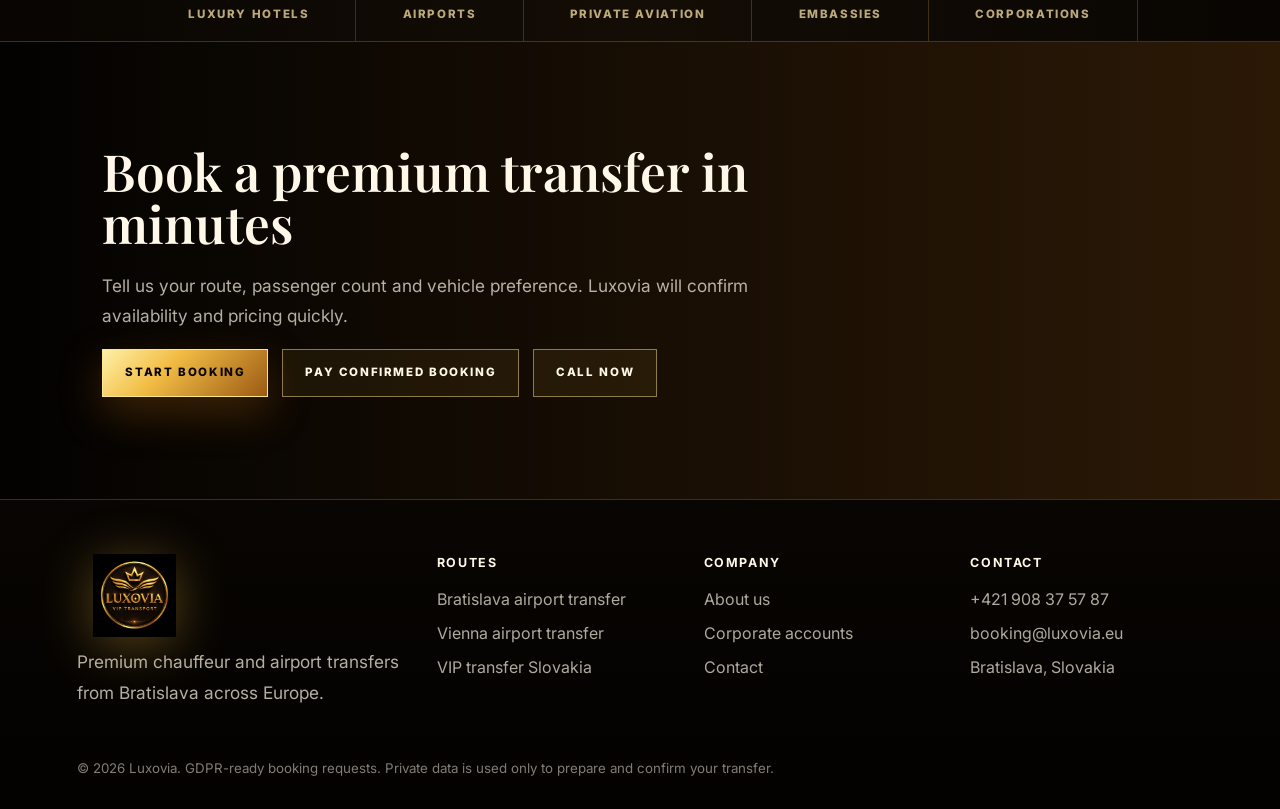
==== commit 39310808: "Update index.html" ====
--- a/index.html
+++ b/index.html
@@ -128,18 +128,51 @@
       <section class="trust-bar" aria-label="Service highlights">
         <span>Bratislava based</span><span>Vienna Airport specialists</span><span>Multilingual chauffeurs</span><span>24/7 availability</span><span>Discreet service</span>
       </section>
-
-      <section class="section pricing-section reveal" aria-labelledby="pricing-title">
-        <div class="section-kicker">Popular airport routes</div>
-        <div class="section-head split">
-          <h2 id="pricing-title">Clear examples for premium transfers</h2>
-          <p>Final quotes depend on pickup time, vehicle class, waiting time and special requirements. Every ride includes a professional chauffeur, clean premium vehicle and live communication.</p>
-        </div>
-        <div class="price-grid">
-          <article><span>Bratislava - Vienna Airport</span><strong>from EUR 119</strong><small>Approx. 45-60 min</small></article>
-          <article><span>Bratislava - Budapest</span><strong>from EUR 349</strong><small>Premium EU transfer</small></article>
-          <article><span>Vienna Airport - Bratislava</span><strong>from EUR 119</strong><small>Meet & greet available</small></article>
-          <article><span>Bratislava - Prague</span><strong>from EUR 590</strong><small>Executive long-distance ride</small></article>
+<!-- Re-engineered Robust Pricing Section -->
+      <section class="section pricing-section reveal" aria-labelledby="pricing-title" style="padding: 5rem 0; background: #000000; color: #ffffff;">
+        <div class="container" style="max-width: 1200px; margin: 0 auto; padding: 0 1.5rem;">
+          
+          <div class="section-kicker" style="color: #c5a059; font-size: 0.9rem; text-transform: uppercase; letter-spacing: 2px; margin-bottom: 1rem;">Popular airport routes</div>
+          
+          <div class="section-head split" style="display: flex; flex-direction: column; gap: 1rem; margin-bottom: 3.5rem; border-bottom: 1px solid rgba(197, 160, 89, 0.2); padding-bottom: 1.5rem;">
+            <h2 id="pricing-title" style="color: #ffffff; font-size: 2.5rem; margin: 0; font-family: 'Playfair Display', serif; line-height: 1.2;">Clear examples for premium transfers</h2>
+            <p style="color: #888888; font-size: 1.05rem; margin: 0; max-width: 700px; line-height: 1.6;">Final quotes depend on pickup time, vehicle class, waiting time and special requirements. Every ride includes a professional chauffeur, clean premium vehicle and live communication.</p>
+          </div>
+          
+          <div class="price-grid" style="display: grid; grid-template-columns: repeat(auto-fit, minmax(240px, 1fr)); gap: 1.5rem; width: 100%;">
+            <article style="background: #0c0c0c; border: 1px solid rgba(197, 160, 89, 0.3); padding: 2rem; border-radius: 6px; display: flex; flex-direction: column; justify-content: space-between; min-height: 180px;">
+              <span style="color: #c5a059; font-size: 1.1rem; font-weight: 500; display: block; margin-bottom: 1rem;">Bratislava - Vienna Airport</span>
+              <div>
+                <strong style="font-size: 1.6rem; color: #ffffff; display: block; margin-bottom: 0.25rem;">from EUR 119</strong>
+                <small style="color: #666666; font-size: 0.85rem;">Approx. 45-60 min</small>
+              </div>
+            </article>
+            
+            <article style="background: #0c0c0c; border: 1px solid rgba(197, 160, 89, 0.3); padding: 2rem; border-radius: 6px; display: flex; flex-direction: column; justify-content: space-between; min-height: 180px;">
+              <span style="color: #c5a059; font-size: 1.1rem; font-weight: 500; display: block; margin-bottom: 1rem;">Bratislava - Budapest</span>
+              <div>
+                <strong style="font-size: 1.6rem; color: #ffffff; display: block; margin-bottom: 0.25rem;">from EUR 349</strong>
+                <small style="color: #666666; font-size: 0.85rem;">Premium EU transfer</small>
+              </div>
+            </article>
+            
+            <article style="background: #0c0c0c; border: 1px solid rgba(197, 160, 89, 0.3); padding: 2rem; border-radius: 6px; display: flex; flex-direction: column; justify-content: space-between; min-height: 180px;">
+              <span style="color: #c5a059; font-size: 1.1rem; font-weight: 500; display: block; margin-bottom: 1rem;">Vienna Airport - Bratislava</span>
+              <div>
+                <strong style="font-size: 1.6rem; color: #ffffff; display: block; margin-bottom: 0.25rem;">from EUR 119</strong>
+                <small style="color: #666666; font-size: 0.85rem;">Meet & greet available</small>
+              </div>
+            </article>
+            
+            <article style="background: #0c0c0c; border: 1px solid rgba(197, 160, 89, 0.3); padding: 2rem; border-radius: 6px; display: flex; flex-direction: column; justify-content: space-between; min-height: 180px;">
+              <span style="color: #c5a059; font-size: 1.1rem; font-weight: 500; display: block; margin-bottom: 1rem;">Bratislava - Prague</span>
+              <div>
+                <strong style="font-size: 1.6rem; color: #ffffff; display: block; margin-bottom: 0.25rem;">from EUR 590</strong>
+                <small style="color: #666666; font-size: 0.85rem;">Executive long-distance ride</small>
+              </div>
+            </article>
+          </div>
+
         </div>
       </section>
 
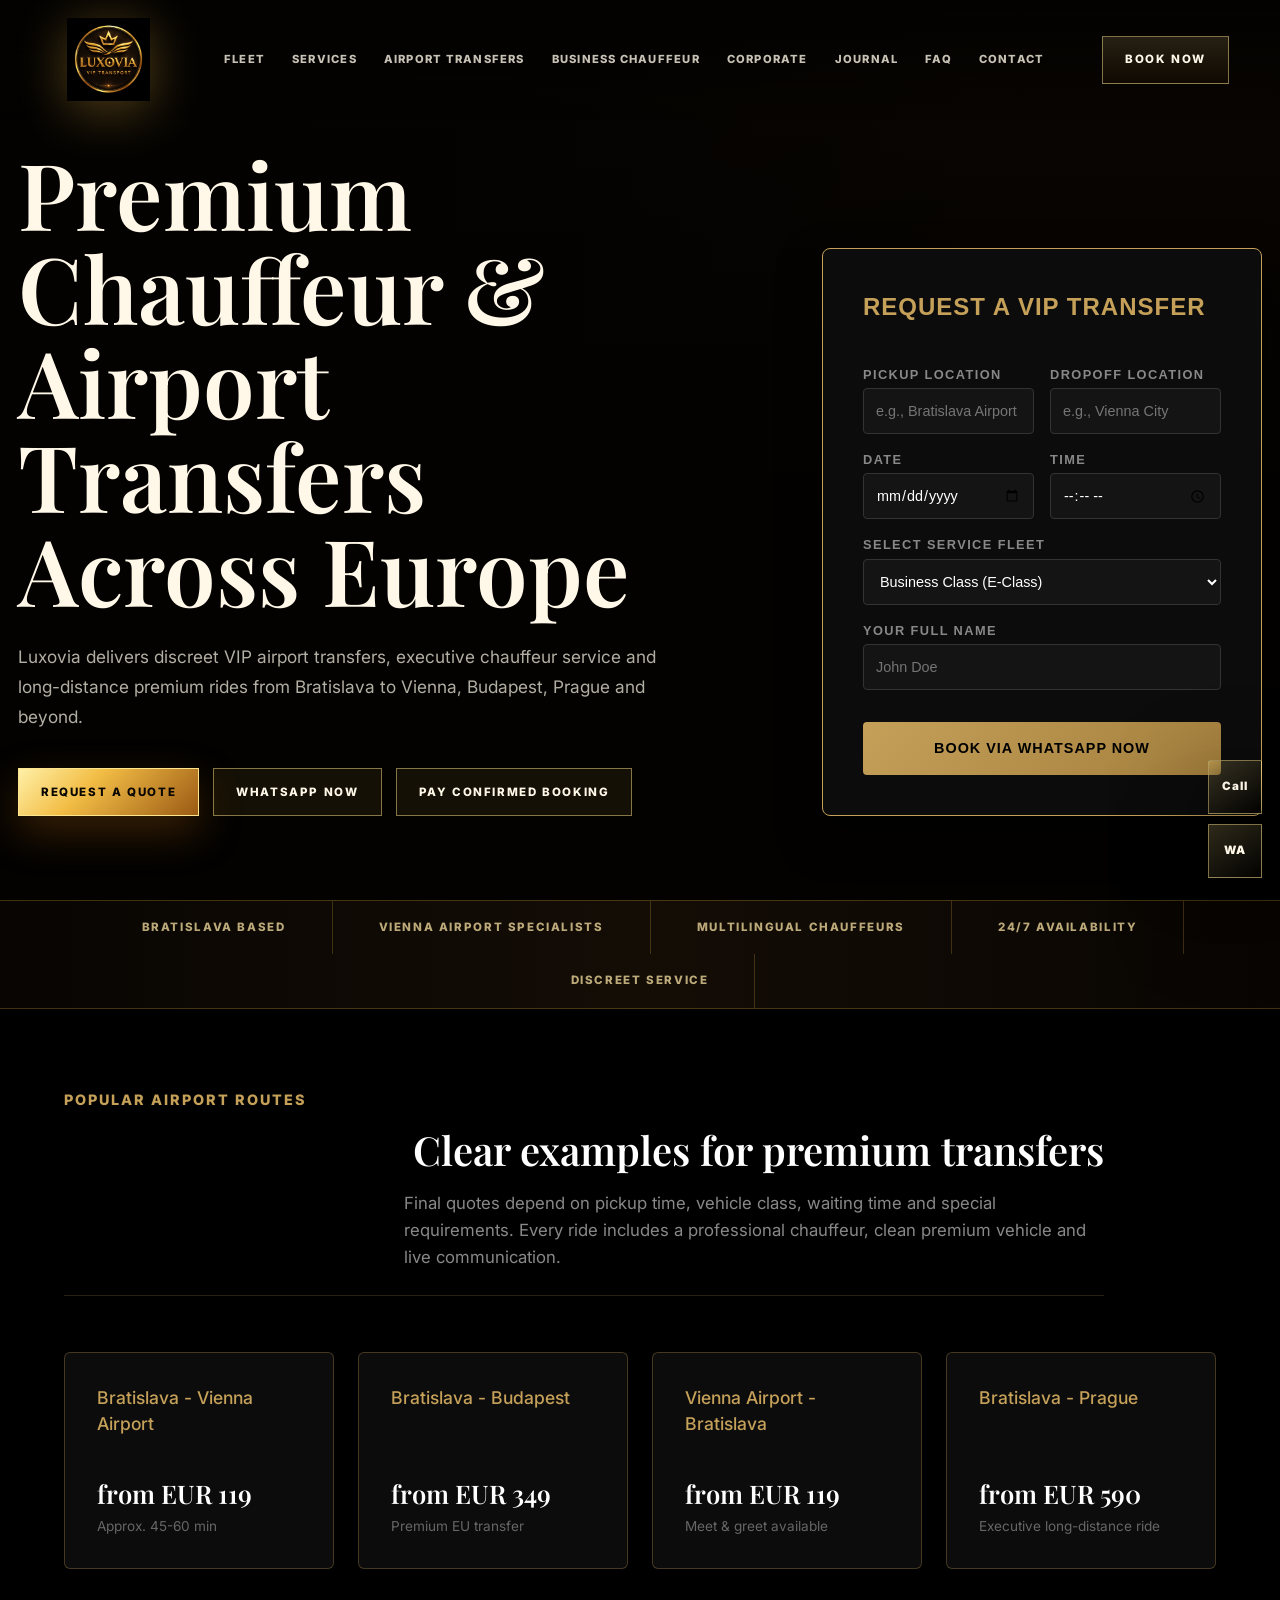
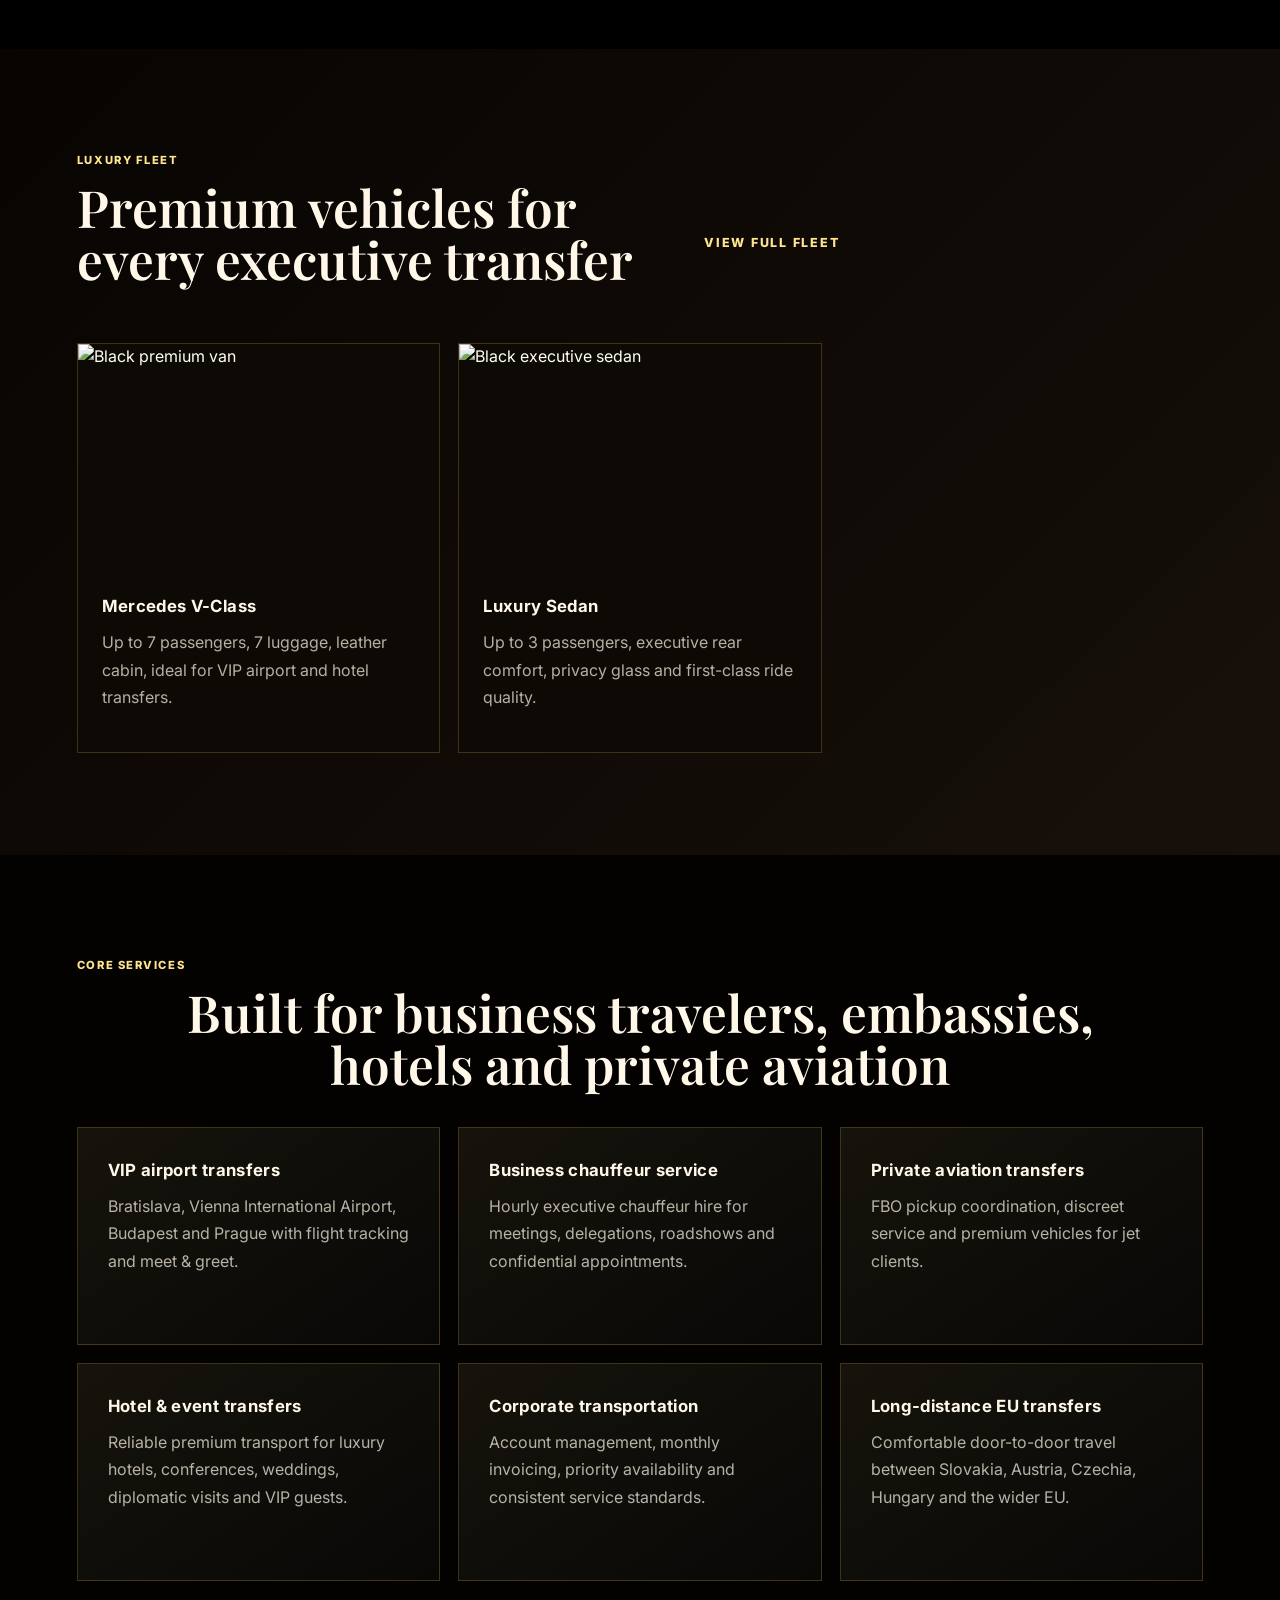
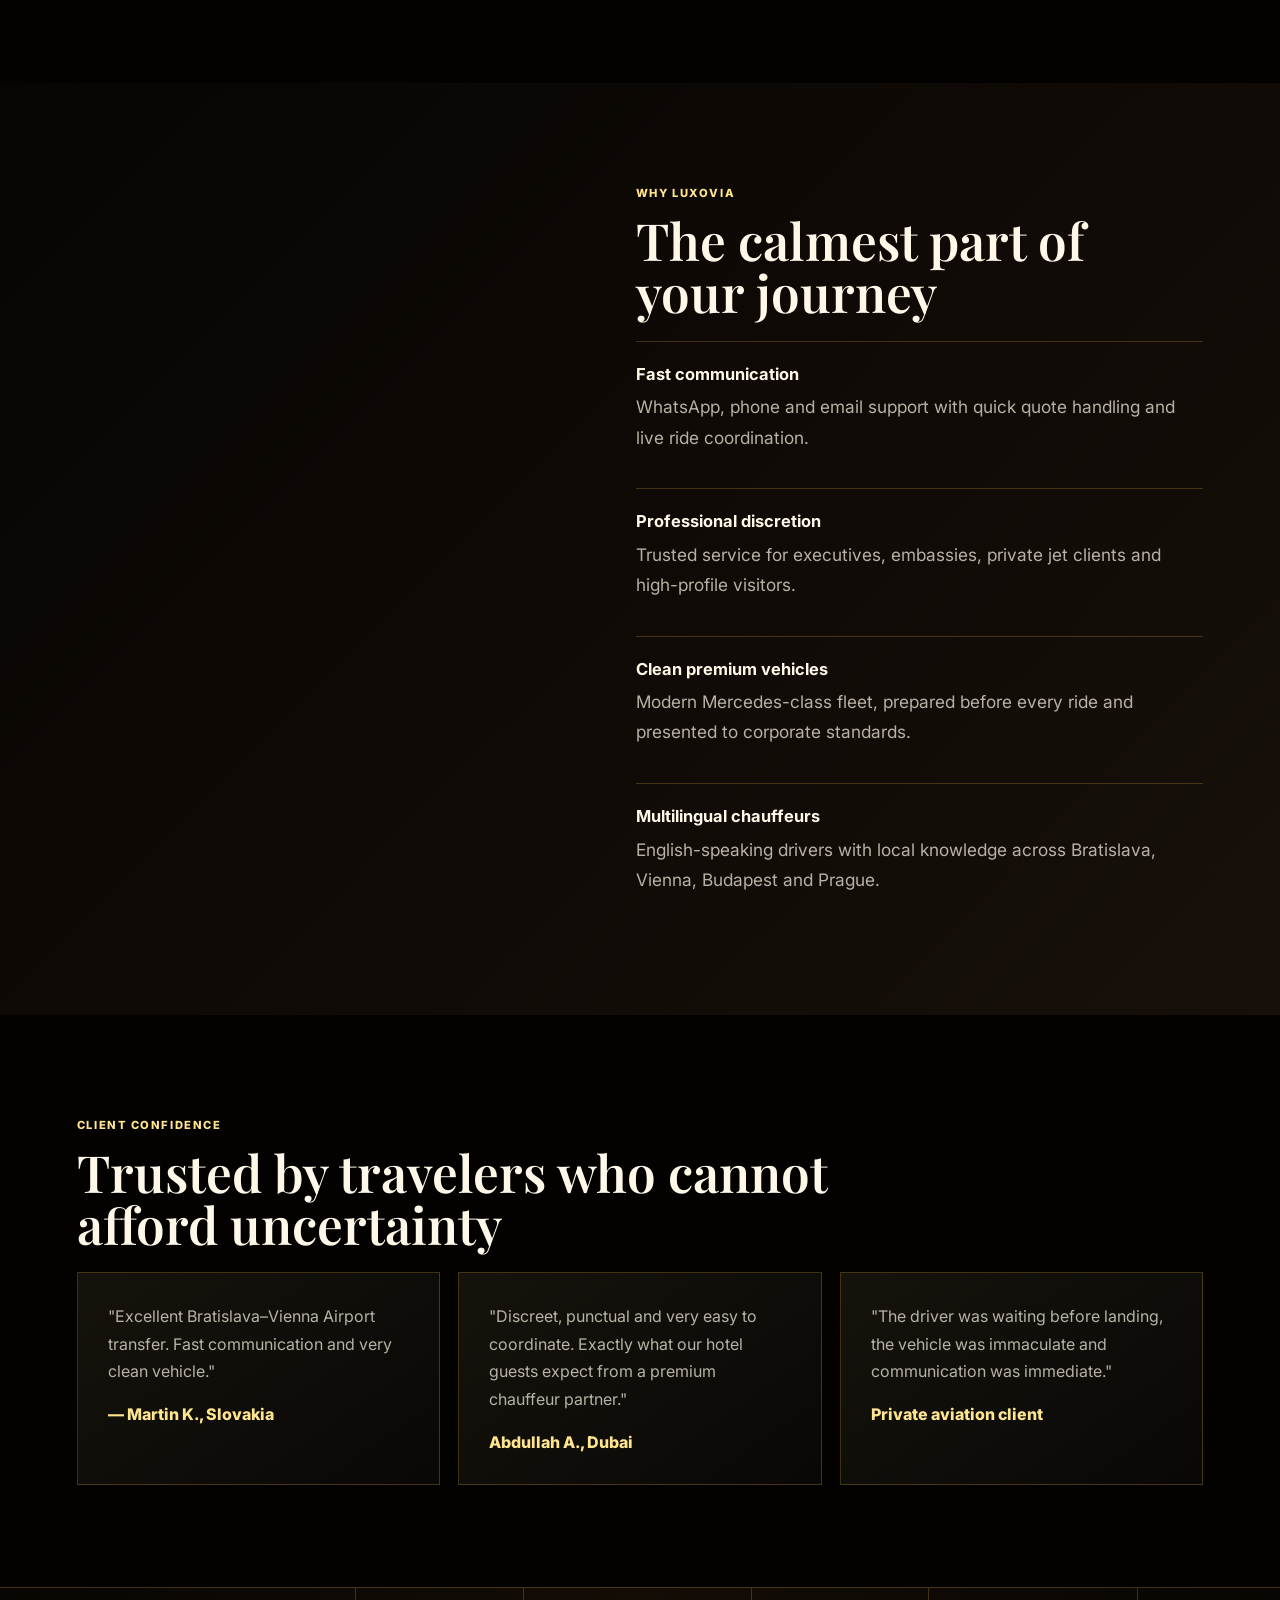
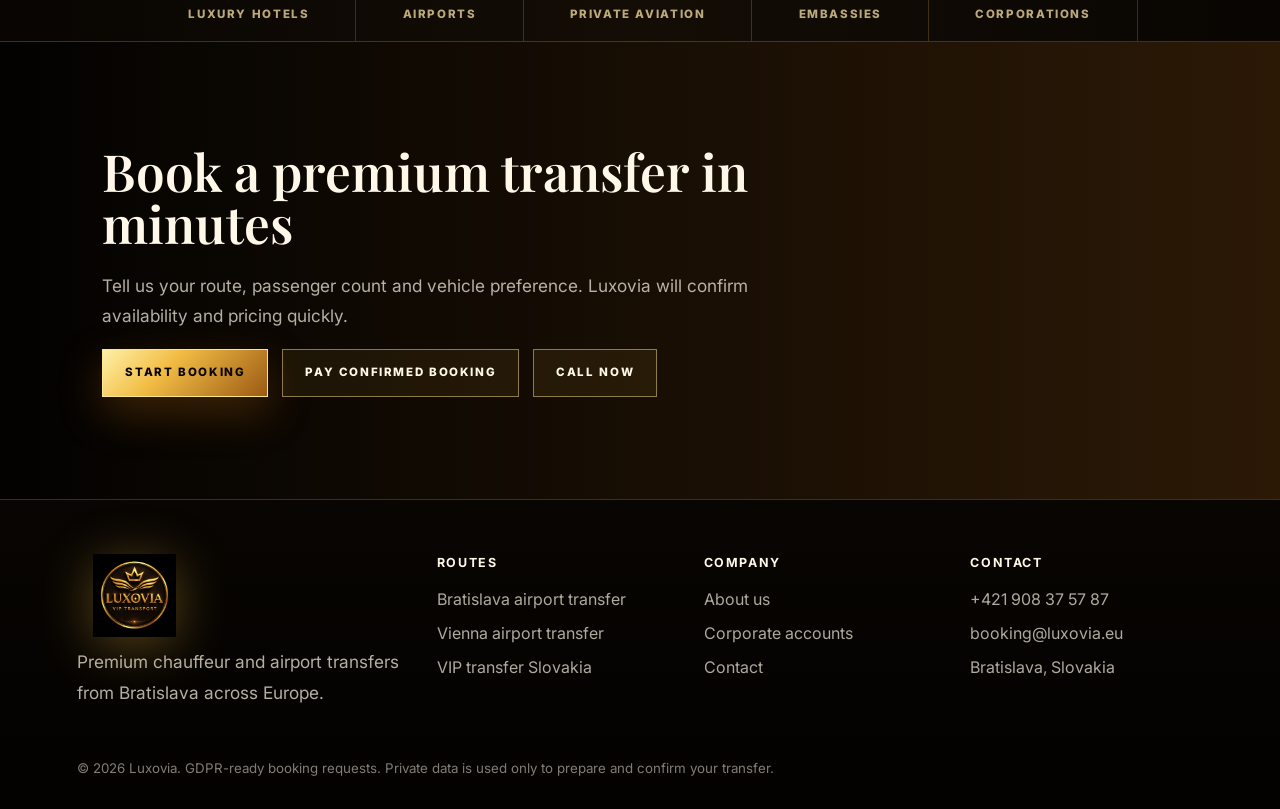
==== commit 270545a3: "Add link to Journal in navigation menu" ====
--- a/index.html
+++ b/index.html
@@ -26,6 +26,7 @@
         <a href="./airport-transfers.html">Airport Transfers</a>
         <a href="./business-chauffeur.html">Business Chauffeur</a>
         <a href="./corporate-accounts.html">Corporate</a>
+        <a href="./journal.html">Journal</a>
         <a href="./faq.html">FAQ</a>
         <a href="./contact.html">Contact</a>
       </nav>
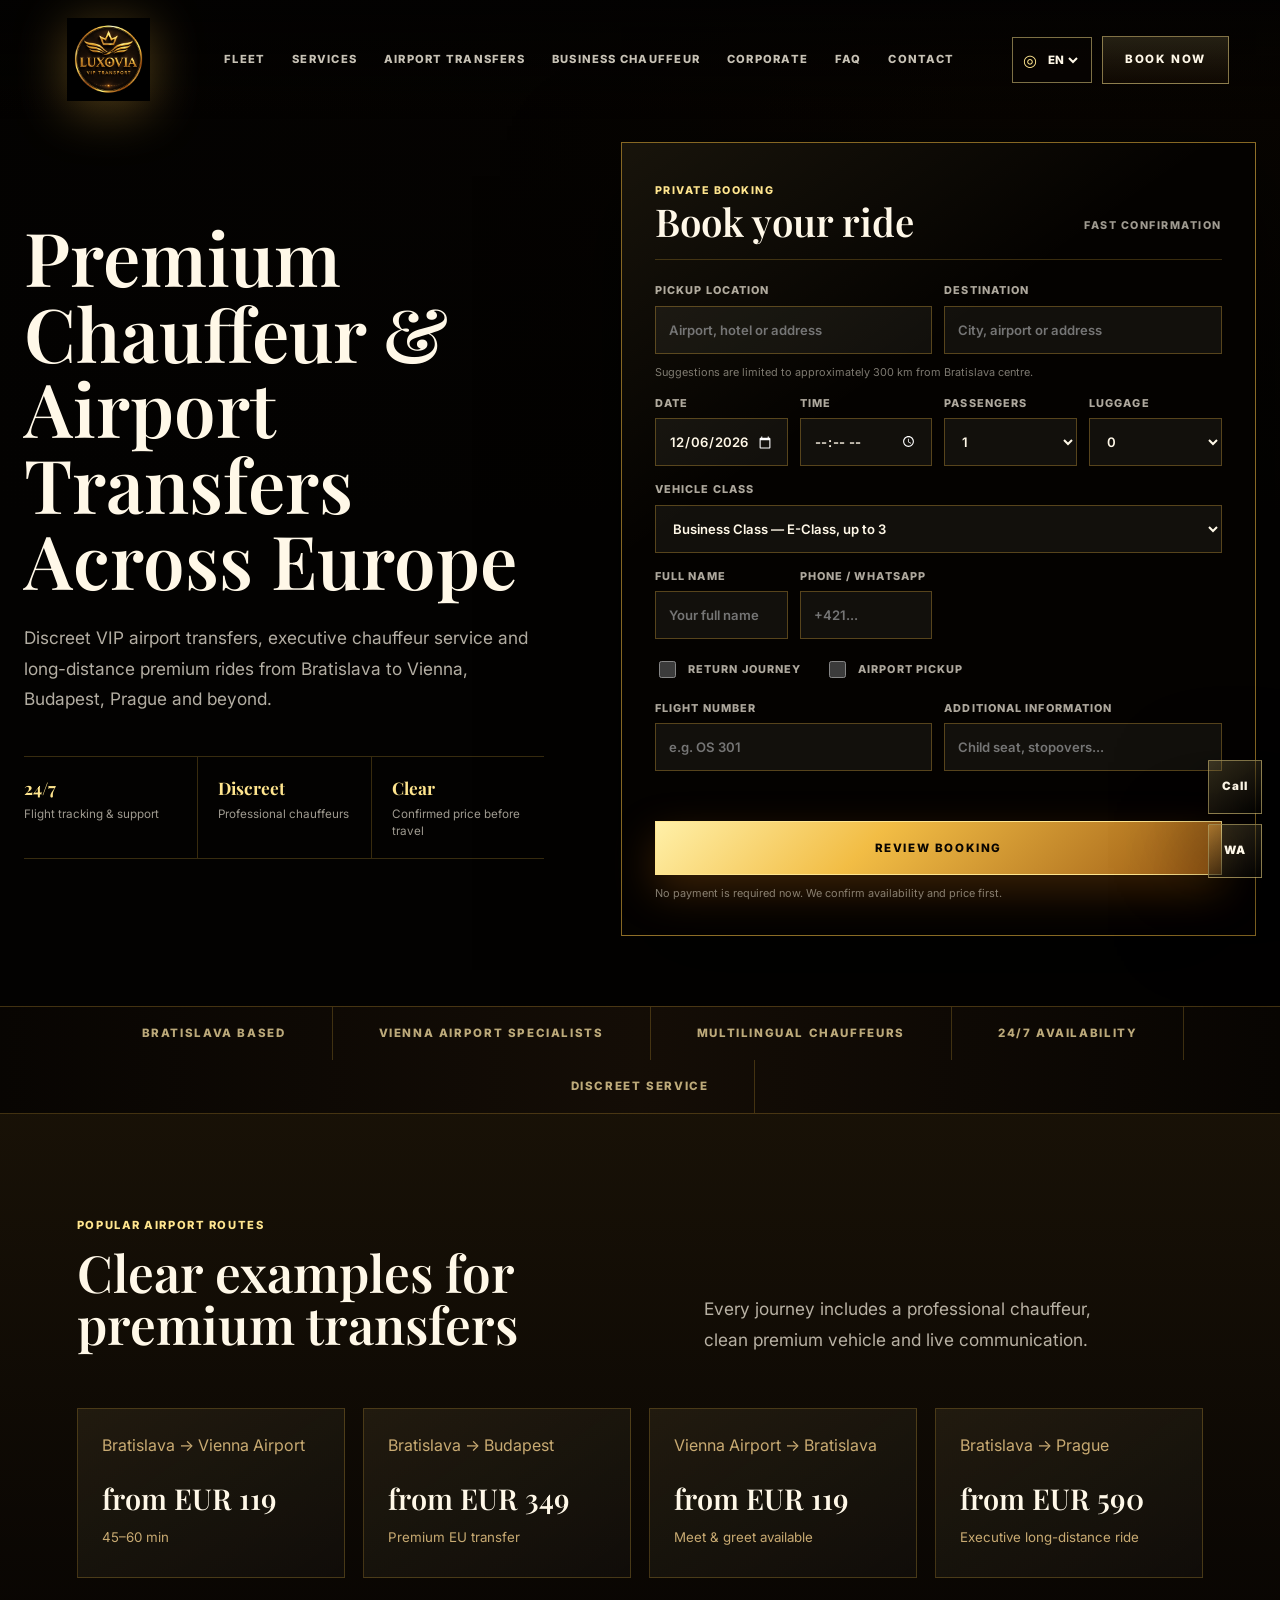
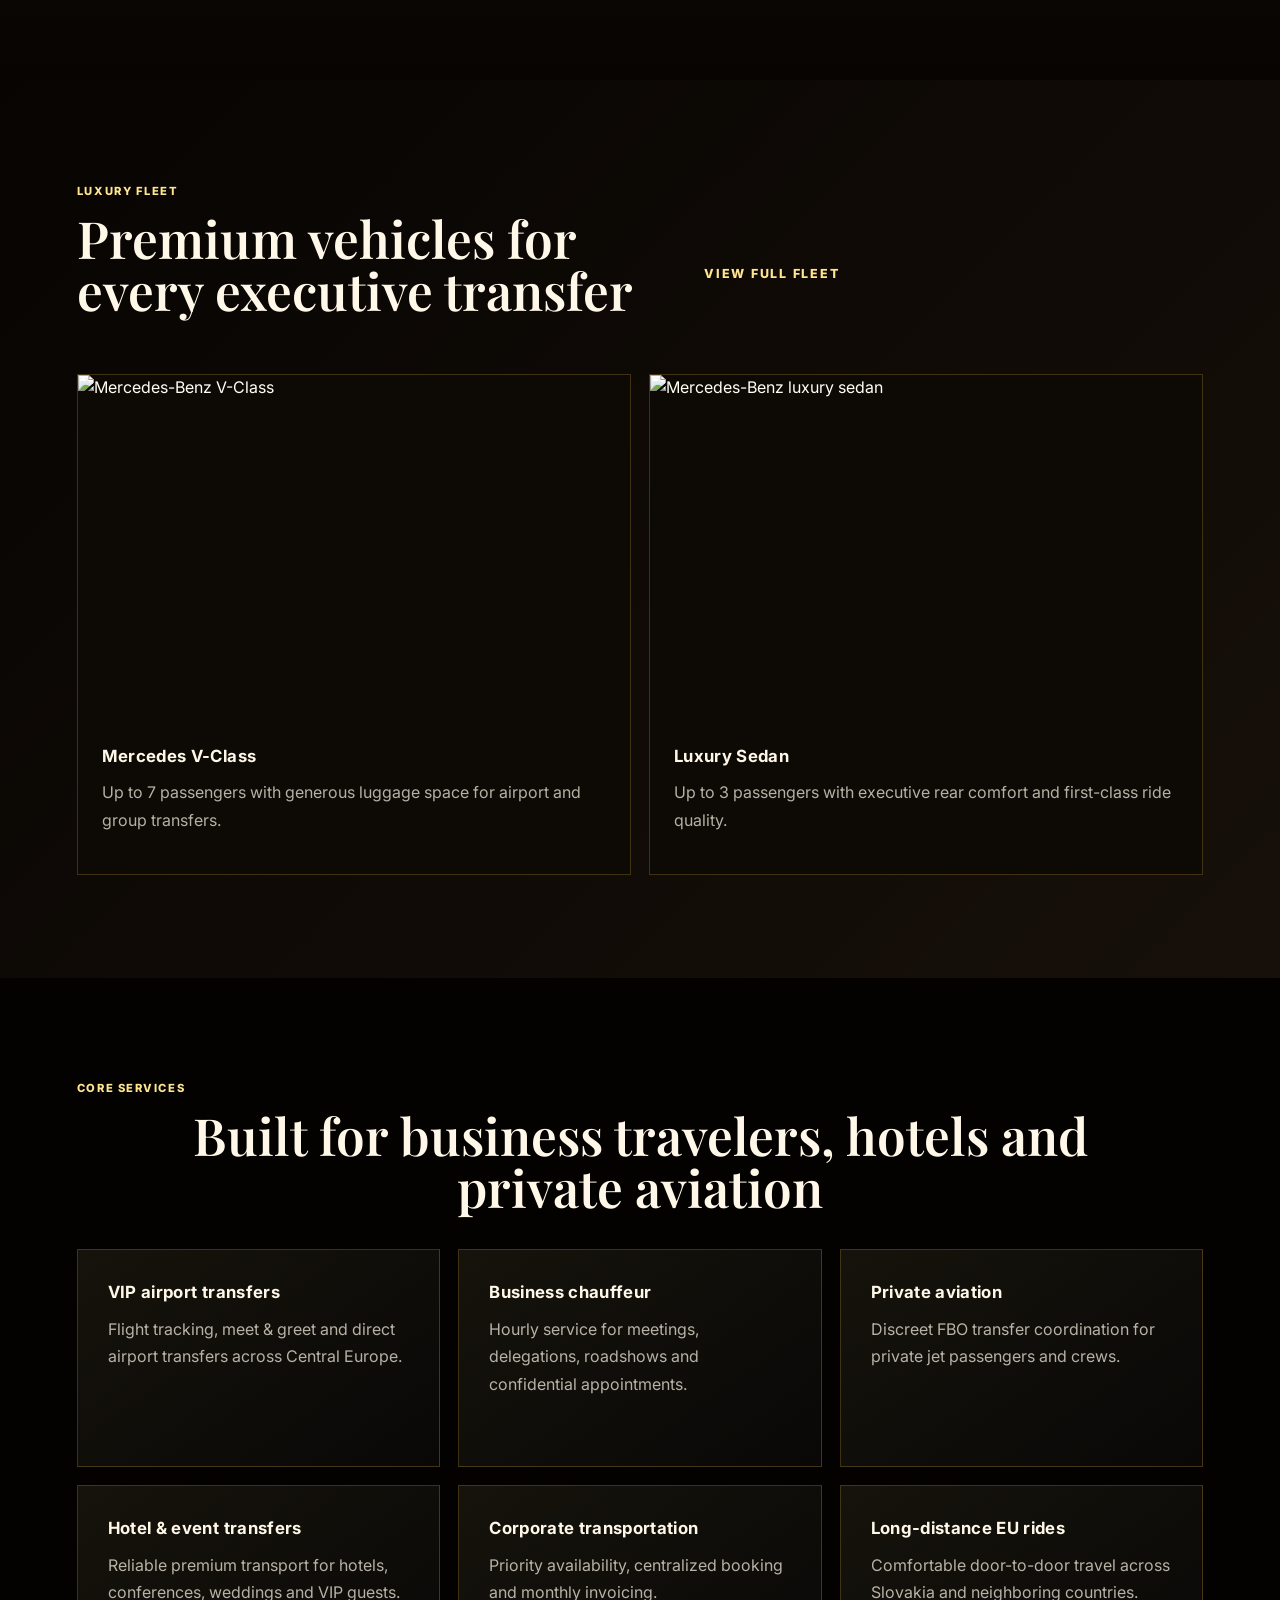
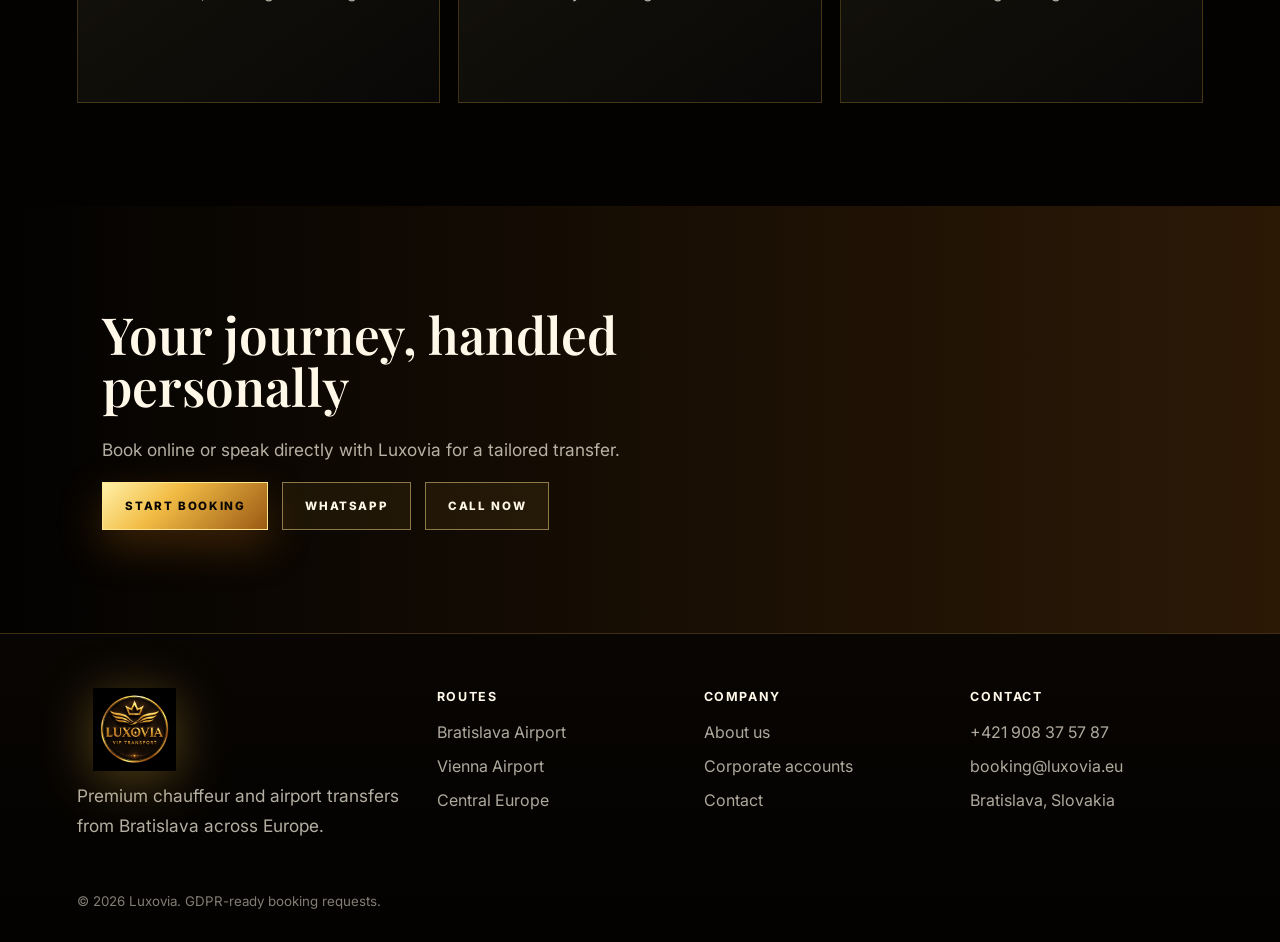
==== commit fa6b6704: "Add files via upload" ====
--- a/index.html
+++ b/index.html
@@ -1,17 +1,16 @@
 <!doctype html>
-<html lang="en">
+<html lang="en" dir="ltr">
   <head>
     <meta charset="UTF-8" />
     <meta name="viewport" content="width=device-width, initial-scale=1.0" />
     <title>Luxovia | Premium Chauffeur & Airport Transfers Across Europe</title>
-    <meta name="description" content="Luxovia provides VIP airport transfers, chauffeur service in Bratislava, Vienna chauffeur rides, private aviation transfers, and executive transport across Slovakia and Europe." />
-    <meta name="keywords" content="Bratislava airport transfer, Vienna airport transfer, VIP transfer Slovakia, chauffeur service Bratislava, Vienna chauffeur, executive transport Slovakia, luxury airport taxi Bratislava" />
+    <meta name="description" content="Book premium VIP airport transfers and chauffeur service from Bratislava to Vienna, Budapest, Prague and destinations across Central Europe." />
+    <meta name="keywords" content="Bratislava airport transfer, Vienna airport transfer, VIP transfer Slovakia, chauffeur service Bratislava, Vienna chauffeur, executive transport Slovakia" />
     <link rel="canonical" href="https://luxovia.eu/" />
-    <meta property="og:title" content="Luxovia | Premium Chauffeur & Airport Transfers Across Europe" />
-    <meta property="og:description" content="Luxury chauffeur service based in Bratislava for airport transfers, executives, hotels, embassies, private aviation and long-distance EU rides." />
+    <meta property="og:title" content="Luxovia | Premium Chauffeur & Airport Transfers" />
+    <meta property="og:description" content="Discreet VIP transfers, executive chauffeur service and premium European rides from Bratislava." />
     <meta property="og:type" content="website" />
     <meta property="og:url" content="https://luxovia.eu/" />
-    <link rel="preconnect" href="https://images.unsplash.com" />
     <link rel="preconnect" href="https://fonts.googleapis.com" />
     <link rel="preconnect" href="https://fonts.gstatic.com" crossorigin />
     <link href="https://fonts.googleapis.com/css2?family=Inter:wght@400;500;600;700;800&family=Playfair+Display:wght@500;600;700&display=swap" rel="stylesheet" />
@@ -21,219 +20,164 @@
     <header class="site-header" data-header>
       <a class="brand" href="./index.html" aria-label="Luxovia home">LUXOVIA</a>
       <nav class="nav-links" aria-label="Primary navigation">
-        <a href="./fleet.html">Fleet</a>
-        <a href="./services.html">Services</a>
-        <a href="./airport-transfers.html">Airport Transfers</a>
-        <a href="./business-chauffeur.html">Business Chauffeur</a>
-        <a href="./corporate-accounts.html">Corporate</a>
-        <a href="./journal.html">Journal</a>
-        <a href="./faq.html">FAQ</a>
-        <a href="./contact.html">Contact</a>
+        <a href="./fleet.html" data-i18n="navFleet">Fleet</a>
+        <a href="./services.html" data-i18n="navServices">Services</a>
+        <a href="./airport-transfers.html" data-i18n="navAirports">Airport Transfers</a>
+        <a href="./business-chauffeur.html" data-i18n="navBusiness">Business Chauffeur</a>
+        <a href="./corporate-accounts.html" data-i18n="navCorporate">Corporate</a>
+        <a href="./faq.html" data-i18n="navFaq">FAQ</a>
+        <a href="./contact.html" data-i18n="navContact">Contact</a>
       </nav>
-      <a class="nav-cta" href="./booking.html">Book now</a>
-      <button class="menu-toggle" type="button" aria-label="Toggle navigation" aria-expanded="false" data-menu-toggle><span></span><span></span></button>
+      <div class="header-actions">
+        <label class="language-select" aria-label="Language">
+          <span aria-hidden="true">◎</span>
+          <select id="language-selector">
+            <option value="en">EN</option>
+            <option value="sk">SK</option>
+            <option value="ar">AR</option>
+            <option value="ru">RU</option>
+            <option value="tr">TR</option>
+          </select>
+        </label>
+        <a class="nav-cta" href="#booking" data-i18n="bookNow">Book now</a>
+        <button class="menu-toggle" type="button" aria-label="Toggle navigation" aria-expanded="false" data-menu-toggle><span></span><span></span></button>
+      </div>
     </header>
 
     <main>
       <section class="hero home-hero" aria-labelledby="hero-title">
         <div class="hero-media"></div>
         <div class="hero-overlay"></div>
-        <div class="hero-inner">
+        <div class="hero-inner booking-hero-inner">
           <div class="hero-copy reveal">
-            <h1 id="hero-title"><span class="desktop-heading">Premium Chauffeur &<br />Airport Transfers<br />Across Europe</span><span class="mobile-heading">Premium<br />Chauffeur &<br />Airport<br />Transfers<br />Across Europe</span></h1>
-            <p>Luxovia delivers discreet VIP airport transfers, executive chauffeur service and long-distance premium rides from Bratislava to Vienna, Budapest, Prague and beyond.</p>
-            <div class="hero-actions">
-              <a class="button primary" href="./booking.html">Request a quote</a>
-              <a class="button ghost" href="https://wa.me/421908375787" target="_blank" rel="noopener">WhatsApp now</a>
-              <a class="button ghost" href="https://checkout.revolut.com/pay/4ac6b9e8-836e-464c-9d63-3ee742e89c52" target="_blank" rel="noopener">Pay confirmed booking</a>
+            <h1 id="hero-title" data-i18n="heroTitle">Premium Chauffeur & Airport Transfers Across Europe</h1>
+            <p data-i18n="heroCopy">Discreet VIP airport transfers, executive chauffeur service and long-distance premium rides from Bratislava to Vienna, Budapest, Prague and beyond.</p>
+            <div class="hero-proof">
+              <div><strong>24/7</strong><span data-i18n="proofSupport">Flight tracking & support</span></div>
+              <div><strong data-i18n="proofDiscreetTitle">Discreet</strong><span data-i18n="proofDiscreet">Professional chauffeurs</span></div>
+              <div><strong data-i18n="proofFixedTitle">Clear</strong><span data-i18n="proofFixed">Confirmed price before travel</span></div>
             </div>
           </div>
 
-          <!-- Premium Manual Chauffeur Booking Engine Box -->
-          <div class="booking-panel reveal" style="padding: 2.5rem; background: #0c0c0c; border: 1px solid #c5a059; border-radius: 8px; box-shadow: 0 20px 40px rgba(0,0,0,0.6); min-height: 520px; font-family: sans-serif; color: #ffffff;">
-            <h3 style="color: #c5a059; margin-top: 0; margin-bottom: 1.5rem; font-size: 1.5rem; letter-spacing: 1px; text-transform: uppercase;">Request a VIP Transfer</h3>
-            
-            <form id="luxovia-manual-booking" style="display: flex; flex-direction: column; gap: 1rem;">
-              <div style="display: grid; grid-template-columns: 1fr 1fr; gap: 1rem;">
-                <div>
-                  <label style="display: block; font-size: 0.8rem; color: #888; text-transform: uppercase; margin-bottom: 0.25rem;">Pickup Location</label>
-                  <input type="text" id="bk-pickup" placeholder="e.g., Bratislava Airport" required style="width: 100%; padding: 0.75rem; background: #141414; border: 1px solid #333; border-radius: 4px; color: #fff; font-size: 0.9rem;">
-                </div>
-                <div>
-                  <label style="display: block; font-size: 0.8rem; color: #888; text-transform: uppercase; margin-bottom: 0.25rem;">Dropoff Location</label>
-                  <input type="text" id="bk-dropoff" placeholder="e.g., Vienna City" required style="width: 100%; padding: 0.75rem; background: #141414; border: 1px solid #333; border-radius: 4px; color: #fff; font-size: 0.9rem;">
-                </div>
-              </div>
-
-              <div style="display: grid; grid-template-columns: 1fr 1fr; gap: 1rem;">
-                <div>
-                  <label style="display: block; font-size: 0.8rem; color: #888; text-transform: uppercase; margin-bottom: 0.25rem;">Date</label>
-                  <input type="date" id="bk-date" required style="width: 100%; padding: 0.75rem; background: #141414; border: 1px solid #333; border-radius: 4px; color: #fff; font-size: 0.9rem;">
-                </div>
-                <div>
-                  <label style="display: block; font-size: 0.8rem; color: #888; text-transform: uppercase; margin-bottom: 0.25rem;">Time</label>
-                  <input type="time" id="bk-time" required style="width: 100%; padding: 0.75rem; background: #141414; border: 1px solid #333; border-radius: 4px; color: #fff; font-size: 0.9rem;">
-                </div>
-              </div>
-
+          <section class="lux-booking reveal" id="booking" aria-labelledby="booking-title">
+            <div class="booking-heading">
               <div>
-                <label style="display: block; font-size: 0.8rem; color: #888; text-transform: uppercase; margin-bottom: 0.25rem;">Select Service Fleet</label>
-                <select id="bk-fleet" style="width: 100%; padding: 0.75rem; background: #141414; border: 1px solid #333; border-radius: 4px; color: #fff; font-size: 0.9rem;">
-                  <option value="Business Class (Mercedes-Benz E-Class)">Business Class (E-Class)</option>
-                  <option value="First Class (Mercedes-Benz S-Class)">First Class (S-Class)</option>
-                  <option value="Business Van (Mercedes-Benz V-Class)">Business Van (V-Class)</option>
+                <span class="booking-step" data-i18n="bookingKicker">Private booking</span>
+                <h2 id="booking-title" data-i18n="bookingTitle">Book your ride</h2>
+              </div>
+              <span class="secure-note" data-i18n="responseTime">Fast confirmation</span>
+            </div>
+
+            <form id="luxovia-booking-form" novalidate>
+              <div class="booking-grid booking-grid-locations">
+                <label class="location-field">
+                  <span data-i18n="pickup">Pickup location</span>
+                  <input id="booking-pickup" name="pickup" type="text" autocomplete="off" placeholder="Airport, hotel or address" data-i18n-placeholder="pickupPlaceholder" required />
+                  <div class="location-suggestions" data-suggestions-for="booking-pickup" role="listbox"></div>
+                </label>
+                <label class="location-field">
+                  <span data-i18n="destination">Destination</span>
+                  <input id="booking-destination" name="destination" type="text" autocomplete="off" placeholder="City, airport or address" data-i18n-placeholder="destinationPlaceholder" required />
+                  <div class="location-suggestions" data-suggestions-for="booking-destination" role="listbox"></div>
+                </label>
+              </div>
+
+              <p class="radius-note" data-i18n="radiusNote">Suggestions are limited to approximately 300 km from Bratislava centre.</p>
+
+              <div class="booking-grid booking-grid-compact">
+                <label><span data-i18n="date">Date</span><input name="date" type="date" required /></label>
+                <label><span data-i18n="time">Time</span><input name="time" type="time" required /></label>
+                <label><span data-i18n="passengers">Passengers</span><select name="passengers"><option value="1">1</option><option value="2">2</option><option value="3">3</option><option value="4">4</option><option value="5">5</option><option value="6">6</option><option value="7">7</option></select></label>
+                <label><span data-i18n="luggage">Luggage</span><select name="luggage"><option value="0">0</option><option value="1">1</option><option value="2">2</option><option value="3">3</option><option value="4">4</option><option value="5">5</option><option value="6">6+</option></select></label>
+              </div>
+
+              <label>
+                <span data-i18n="vehicle">Vehicle class</span>
+                <select name="vehicle">
+                  <option value="Business Class (Mercedes-Benz E-Class)" data-capacity="3" data-i18n="vehicleBusiness">Business Class — E-Class, up to 3</option>
+                  <option value="First Class (Mercedes-Benz S-Class)" data-capacity="3" data-i18n="vehicleFirst">First Class — S-Class, up to 3</option>
+                  <option value="Business Van (Mercedes-Benz V-Class)" data-capacity="7" data-i18n="vehicleVan">Business Van — V-Class, up to 7</option>
                 </select>
-              </div>
-
-              <div>
-                <label style="display: block; font-size: 0.8rem; color: #888; text-transform: uppercase; margin-bottom: 0.25rem;">Your Full Name</label>
-                <input type="text" id="bk-name" placeholder="John Doe" required style="width: 100%; padding: 0.75rem; background: #141414; border: 1px solid #333; border-radius: 4px; color: #fff; font-size: 0.9rem;">
-              </div>
-
-              <div style="margin-top: 1rem;">
-                <button type="submit" style="width: 100%; padding: 1rem; background: linear-gradient(135deg, #c5a059 0%, #a37f3d 100%); border: none; border-radius: 4px; color: #000; font-weight: bold; text-transform: uppercase; font-size: 0.9rem; letter-spacing: 1px; cursor: pointer; transition: opacity 0.2s;">
-                  Book via WhatsApp Now
-                </button>
-              </div>
+              </label>
+
+              <div class="booking-grid booking-grid-compact">
+                <label><span data-i18n="name">Full name</span><input name="name" type="text" autocomplete="name" placeholder="Your full name" data-i18n-placeholder="namePlaceholder" required /></label>
+                <label><span data-i18n="phone">Phone / WhatsApp</span><input name="phone" type="tel" autocomplete="tel" placeholder="+421..." data-i18n-placeholder="phonePlaceholder" required /></label>
+              </div>
+
+              <div class="booking-options">
+                <label class="toggle-row"><input name="returnTrip" type="checkbox" /><span data-i18n="returnTrip">Return journey</span></label>
+                <label class="toggle-row"><input name="airportPickup" type="checkbox" /><span data-i18n="airportPickup">Airport pickup</span></label>
+              </div>
+
+              <div class="booking-grid booking-grid-compact booking-optional">
+                <label><span data-i18n="flight">Flight number</span><input name="flight" type="text" placeholder="e.g. OS 301" data-i18n-placeholder="flightPlaceholder" /></label>
+                <label><span data-i18n="notes">Additional information</span><input name="notes" type="text" placeholder="Child seat, stopovers..." data-i18n-placeholder="notesPlaceholder" /></label>
+              </div>
+
+              <p class="booking-error" role="alert" aria-live="polite"></p>
+              <button class="button primary full booking-submit" type="submit" data-i18n="reviewBooking">Review booking</button>
+              <p class="booking-privacy" data-i18n="privacy">No payment is required now. We confirm availability and price first.</p>
             </form>
-          </div>
-        </div>
-      </section>
-
-      <script>
-        document.getElementById('luxovia-manual-booking').addEventListener('submit', function(e) {
-          e.preventDefault();
-          
-          const pickup = document.getElementById('bk-pickup').value;
-          const dropoff = document.getElementById('bk-dropoff').value;
-          const date = document.getElementById('bk-date').value;
-          const time = document.getElementById('bk-time').value;
-          const fleet = document.getElementById('bk-fleet').value;
-          const name = document.getElementById('bk-name').value;
-
-          const message = `✨ *LUXOVIA VIP TRANSFER REQUEST* ✨\n\n` +
-                          `👤 *Client Name:* ${name}\n` +
-                          `📍 *Pickup:* ${pickup}\n` +
-                          `🏁 *Dropoff:* ${dropoff}\n` +
-                          `📅 *Date:* ${date}\n` +
-                          `⏰ *Time:* ${time}\n` +
-                          `🚘 *Fleet Vehicle:* ${fleet}`;
-
-          const encodedMessage = encodeURIComponent(message);
-          
-          // Realigned dynamically to match operational lines
-          window.open(`https://wa.me/421908375787?text=${encodedMessage}`, '_blank');
-        });
-      </script>
+          </section>
+        </div>
+      </section>
 
       <section class="trust-bar" aria-label="Service highlights">
-        <span>Bratislava based</span><span>Vienna Airport specialists</span><span>Multilingual chauffeurs</span><span>24/7 availability</span><span>Discreet service</span>
-      </section>
-<!-- Re-engineered Robust Pricing Section -->
-      <section class="section pricing-section reveal" aria-labelledby="pricing-title" style="padding: 5rem 0; background: #000000; color: #ffffff;">
-        <div class="container" style="max-width: 1200px; margin: 0 auto; padding: 0 1.5rem;">
-          
-          <div class="section-kicker" style="color: #c5a059; font-size: 0.9rem; text-transform: uppercase; letter-spacing: 2px; margin-bottom: 1rem;">Popular airport routes</div>
-          
-          <div class="section-head split" style="display: flex; flex-direction: column; gap: 1rem; margin-bottom: 3.5rem; border-bottom: 1px solid rgba(197, 160, 89, 0.2); padding-bottom: 1.5rem;">
-            <h2 id="pricing-title" style="color: #ffffff; font-size: 2.5rem; margin: 0; font-family: 'Playfair Display', serif; line-height: 1.2;">Clear examples for premium transfers</h2>
-            <p style="color: #888888; font-size: 1.05rem; margin: 0; max-width: 700px; line-height: 1.6;">Final quotes depend on pickup time, vehicle class, waiting time and special requirements. Every ride includes a professional chauffeur, clean premium vehicle and live communication.</p>
-          </div>
-          
-          <div class="price-grid" style="display: grid; grid-template-columns: repeat(auto-fit, minmax(240px, 1fr)); gap: 1.5rem; width: 100%;">
-            <article style="background: #0c0c0c; border: 1px solid rgba(197, 160, 89, 0.3); padding: 2rem; border-radius: 6px; display: flex; flex-direction: column; justify-content: space-between; min-height: 180px;">
-              <span style="color: #c5a059; font-size: 1.1rem; font-weight: 500; display: block; margin-bottom: 1rem;">Bratislava - Vienna Airport</span>
-              <div>
-                <strong style="font-size: 1.6rem; color: #ffffff; display: block; margin-bottom: 0.25rem;">from EUR 119</strong>
-                <small style="color: #666666; font-size: 0.85rem;">Approx. 45-60 min</small>
-              </div>
-            </article>
-            
-            <article style="background: #0c0c0c; border: 1px solid rgba(197, 160, 89, 0.3); padding: 2rem; border-radius: 6px; display: flex; flex-direction: column; justify-content: space-between; min-height: 180px;">
-              <span style="color: #c5a059; font-size: 1.1rem; font-weight: 500; display: block; margin-bottom: 1rem;">Bratislava - Budapest</span>
-              <div>
-                <strong style="font-size: 1.6rem; color: #ffffff; display: block; margin-bottom: 0.25rem;">from EUR 349</strong>
-                <small style="color: #666666; font-size: 0.85rem;">Premium EU transfer</small>
-              </div>
-            </article>
-            
-            <article style="background: #0c0c0c; border: 1px solid rgba(197, 160, 89, 0.3); padding: 2rem; border-radius: 6px; display: flex; flex-direction: column; justify-content: space-between; min-height: 180px;">
-              <span style="color: #c5a059; font-size: 1.1rem; font-weight: 500; display: block; margin-bottom: 1rem;">Vienna Airport - Bratislava</span>
-              <div>
-                <strong style="font-size: 1.6rem; color: #ffffff; display: block; margin-bottom: 0.25rem;">from EUR 119</strong>
-                <small style="color: #666666; font-size: 0.85rem;">Meet & greet available</small>
-              </div>
-            </article>
-            
-            <article style="background: #0c0c0c; border: 1px solid rgba(197, 160, 89, 0.3); padding: 2rem; border-radius: 6px; display: flex; flex-direction: column; justify-content: space-between; min-height: 180px;">
-              <span style="color: #c5a059; font-size: 1.1rem; font-weight: 500; display: block; margin-bottom: 1rem;">Bratislava - Prague</span>
-              <div>
-                <strong style="font-size: 1.6rem; color: #ffffff; display: block; margin-bottom: 0.25rem;">from EUR 590</strong>
-                <small style="color: #666666; font-size: 0.85rem;">Executive long-distance ride</small>
-              </div>
-            </article>
-          </div>
-
+        <span data-i18n="trustBased">Bratislava based</span>
+        <span data-i18n="trustAirport">Vienna Airport specialists</span>
+        <span data-i18n="trustLanguages">Multilingual chauffeurs</span>
+        <span data-i18n="trustAlways">24/7 availability</span>
+        <span data-i18n="trustDiscreet">Discreet service</span>
+      </section>
+
+      <section class="section pricing-section reveal" aria-labelledby="pricing-title">
+        <div class="section-kicker" data-i18n="routesKicker">Popular airport routes</div>
+        <div class="section-head split">
+          <h2 id="pricing-title" data-i18n="routesTitle">Clear examples for premium transfers</h2>
+          <p data-i18n="routesCopy">Every journey includes a professional chauffeur, clean premium vehicle and live communication.</p>
+        </div>
+        <div class="price-grid">
+          <article><span>Bratislava → Vienna Airport</span><strong>from EUR 119</strong><small>45–60 min</small></article>
+          <article><span>Bratislava → Budapest</span><strong>from EUR 349</strong><small>Premium EU transfer</small></article>
+          <article><span>Vienna Airport → Bratislava</span><strong>from EUR 119</strong><small>Meet & greet available</small></article>
+          <article><span>Bratislava → Prague</span><strong>from EUR 590</strong><small>Executive long-distance ride</small></article>
         </div>
       </section>
 
       <section class="section dark-section reveal" id="fleet" aria-labelledby="fleet-title">
-        <div class="section-kicker">Luxury fleet</div>
+        <div class="section-kicker" data-i18n="fleetKicker">Luxury fleet</div>
         <div class="section-head split">
-          <h2 id="fleet-title">Premium vehicles for every executive transfer</h2>
-          <a class="text-link" href="./fleet.html">View full fleet</a>
-        </div>
-        <div class="fleet-grid">
-          <article class="vehicle-card"><img src="https://mercedes-benz-media.co.uk/assets/images/hero/47963-mercedes-vclass-0076.jpg" alt="Black premium van" /><div><h3>Mercedes V-Class</h3><p>Up to 7 passengers, 7 luggage, leather cabin, ideal for VIP airport and hotel transfers.</p></div></article>
-          <article class="vehicle-card"><img src="https://www.mercedes-benz.com/assets/vehicles/s-class/pad/stage/mercedes-benz-s-class-pad-side-view-01-2026-master16x9.jpg?im=Resize=(1920)" alt="Black executive sedan" /><div><h3>Luxury Sedan</h3><p>Up to 3 passengers, executive rear comfort, privacy glass and first-class ride quality.</p></div></article>
+          <h2 id="fleet-title" data-i18n="fleetTitle">Premium vehicles for every executive transfer</h2>
+          <a class="text-link" href="./fleet.html" data-i18n="viewFleet">View full fleet</a>
+        </div>
+        <div class="fleet-grid fleet-grid-home">
+          <article class="vehicle-card"><img src="https://mercedes-benz-media.co.uk/assets/images/hero/47963-mercedes-vclass-0076.jpg" alt="Mercedes-Benz V-Class" /><div><h3>Mercedes V-Class</h3><p data-i18n="vClassCopy">Up to 7 passengers with generous luggage space for airport and group transfers.</p></div></article>
+          <article class="vehicle-card"><img src="https://www.mercedes-benz.com/assets/vehicles/s-class/pad/stage/mercedes-benz-s-class-pad-side-view-01-2026-master16x9.jpg?im=Resize=(1920)" alt="Mercedes-Benz luxury sedan" /><div><h3 data-i18n="sedanTitle">Luxury Sedan</h3><p data-i18n="sedanCopy">Up to 3 passengers with executive rear comfort and first-class ride quality.</p></div></article>
         </div>
       </section>
 
       <section class="section services-section reveal" aria-labelledby="services-title">
-        <div class="section-kicker">Core services</div>
-        <div class="section-head centered"><h2 id="services-title">Built for business travelers, embassies, hotels and private aviation</h2></div>
+        <div class="section-kicker" data-i18n="servicesKicker">Core services</div>
+        <div class="section-head centered"><h2 id="services-title" data-i18n="servicesTitle">Built for business travelers, hotels and private aviation</h2></div>
         <div class="service-grid">
-          <a href="./airport-transfers.html"><h3>VIP airport transfers</h3><p>Bratislava, Vienna International Airport, Budapest and Prague with flight tracking and meet & greet.</p></a>
-          <a href="./business-chauffeur.html"><h3>Business chauffeur service</h3><p>Hourly executive chauffeur hire for meetings, delegations, roadshows and confidential appointments.</p></a>
-          <a href="./services.html"><h3>Private aviation transfers</h3><p>FBO pickup coordination, discreet service and premium vehicles for jet clients.</p></a>
-          <a href="./services.html"><h3>Hotel & event transfers</h3><p>Reliable premium transport for luxury hotels, conferences, weddings, diplomatic visits and VIP guests.</p></a>
-          <a href="./corporate-accounts.html"><h3>Corporate transportation</h3><p>Account management, monthly invoicing, priority availability and consistent service standards.</p></a>
-          <a href="./services.html"><h3>Long-distance EU transfers</h3><p>Comfortable door-to-door travel between Slovakia, Austria, Czechia, Hungary and the wider EU.</p></a>
-        </div>
-      </section>
-
-      <section class="section why-section reveal" aria-labelledby="why-title">
-        <div class="why-image"></div>
-        <div class="why-copy">
-          <div class="section-kicker">Why Luxovia</div>
-          <h2 id="why-title">The calmest part of your journey</h2>
-          <div class="why-list">
-            <div><strong>Fast communication</strong><p>WhatsApp, phone and email support with quick quote handling and live ride coordination.</p></div>
-            <div><strong>Professional discretion</strong><p>Trusted service for executives, embassies, private jet clients and high-profile visitors.</p></div>
-            <div><strong>Clean premium vehicles</strong><p>Modern Mercedes-class fleet, prepared before every ride and presented to corporate standards.</p></div>
-            <div><strong>Multilingual chauffeurs</strong><p>English-speaking drivers with local knowledge across Bratislava, Vienna, Budapest and Prague.</p></div>
-          </div>
-        </div>
-      </section>
-
-      <section class="section testimonials reveal" aria-labelledby="reviews-title">
-        <div class="section-kicker">Client confidence</div>
-        <h2 id="reviews-title">Trusted by travelers who cannot afford uncertainty</h2>
-        <div class="review-grid">
-          <blockquote><p>"Excellent Bratislava–Vienna Airport transfer. Fast communication and very clean vehicle."</p><cite>— Martin K., Slovakia</cite></blockquote>
-          <blockquote><p>"Discreet, punctual and very easy to coordinate. Exactly what our hotel guests expect from a premium chauffeur partner."</p><cite>Abdullah A., Dubai</cite></blockquote>
-          <blockquote><p>"The driver was waiting before landing, the vehicle was immaculate and communication was immediate."</p><cite>Private aviation client</cite></blockquote>
-        </div>
-      </section>
-
-      <section class="partner-strip" aria-label="Partner categories">
-        <span>Luxury hotels</span><span>Airports</span><span>Private aviation</span><span>Embassies</span><span>Corporations</span>
+          <a href="./airport-transfers.html"><h3 data-i18n="serviceAirportTitle">VIP airport transfers</h3><p data-i18n="serviceAirportCopy">Flight tracking, meet & greet and direct airport transfers across Central Europe.</p></a>
+          <a href="./business-chauffeur.html"><h3 data-i18n="serviceBusinessTitle">Business chauffeur</h3><p data-i18n="serviceBusinessCopy">Hourly service for meetings, delegations, roadshows and confidential appointments.</p></a>
+          <a href="./services.html"><h3 data-i18n="serviceAviationTitle">Private aviation</h3><p data-i18n="serviceAviationCopy">Discreet FBO transfer coordination for private jet passengers and crews.</p></a>
+          <a href="./services.html"><h3 data-i18n="serviceHotelTitle">Hotel & event transfers</h3><p data-i18n="serviceHotelCopy">Reliable premium transport for hotels, conferences, weddings and VIP guests.</p></a>
+          <a href="./corporate-accounts.html"><h3 data-i18n="serviceCorporateTitle">Corporate transportation</h3><p data-i18n="serviceCorporateCopy">Priority availability, centralized booking and monthly invoicing.</p></a>
+          <a href="./services.html"><h3 data-i18n="serviceLongTitle">Long-distance EU rides</h3><p data-i18n="serviceLongCopy">Comfortable door-to-door travel across Slovakia and neighboring countries.</p></a>
+        </div>
       </section>
 
       <section class="cta-band reveal">
-        <h2>Book a premium transfer in minutes</h2>
-        <p>Tell us your route, passenger count and vehicle preference. Luxovia will confirm availability and pricing quickly.</p>
-        <div class="hero-actions"><a class="button primary" href="./booking.html">Start booking</a><a class="button ghost" href="https://checkout.revolut.com/pay/4ac6b9e8-836e-464c-9d63-3ee742e89c52" target="_blank" rel="noopener">Pay confirmed booking</a><a class="button ghost" href="tel:+421908375787">Call now</a></div>
+        <h2 data-i18n="ctaTitle">Your journey, handled personally</h2>
+        <p data-i18n="ctaCopy">Book online or speak directly with Luxovia for a tailored transfer.</p>
+        <div class="hero-actions">
+          <a class="button primary" href="#booking" data-i18n="startBooking">Start booking</a>
+          <a class="button ghost" href="https://wa.me/421908375787" target="_blank" rel="noopener">WhatsApp</a>
+          <a class="button ghost" href="tel:+421908375787" data-i18n="callNow">Call now</a>
+        </div>
       </section>
     </main>
 
@@ -241,15 +185,29 @@
     <a class="float-whatsapp" href="https://wa.me/421908375787" target="_blank" rel="noopener" aria-label="Contact Luxovia on WhatsApp">WA</a>
 
     <footer class="site-footer">
-      <div><a class="brand" href="./index.html">LUXOVIA</a><p>Premium chauffeur and airport transfers from Bratislava across Europe.</p></div>
-      <div><h3>Routes</h3><a href="./airport-transfers.html">Bratislava airport transfer</a><a href="./airport-transfers.html">Vienna airport transfer</a><a href="./services.html">VIP transfer Slovakia</a></div>
-      <div><h3>Company</h3><a href="./about.html">About us</a><a href="./corporate-accounts.html">Corporate accounts</a><a href="./contact.html">Contact</a></div>
-      <div><h3>Contact</h3><a href="tel:+421908375787">+421 908 37 57 87</a><a href="mailto:booking@luxovia.eu">booking@luxovia.eu</a><span>Bratislava, Slovakia</span></div>
-      <small>© 2026 Luxovia. GDPR-ready booking requests. Private data is used only to prepare and confirm your transfer.</small>
+      <div><a class="brand" href="./index.html">LUXOVIA</a><p data-i18n="footerCopy">Premium chauffeur and airport transfers from Bratislava across Europe.</p></div>
+      <div><h3 data-i18n="footerRoutes">Routes</h3><a href="./airport-transfers.html">Bratislava Airport</a><a href="./airport-transfers.html">Vienna Airport</a><a href="./services.html">Central Europe</a></div>
+      <div><h3 data-i18n="footerCompany">Company</h3><a href="./about.html" data-i18n="about">About us</a><a href="./corporate-accounts.html" data-i18n="corporateAccounts">Corporate accounts</a><a href="./contact.html" data-i18n="navContact">Contact</a></div>
+      <div><h3 data-i18n="navContact">Contact</h3><a href="tel:+421908375787">+421 908 37 57 87</a><a href="mailto:booking@luxovia.eu">booking@luxovia.eu</a><span>Bratislava, Slovakia</span></div>
+      <small>© 2026 Luxovia. GDPR-ready booking requests.</small>
     </footer>
 
+    <dialog class="booking-review" id="booking-review">
+      <div class="review-header">
+        <div><span class="booking-step" data-i18n="reviewKicker">Final check</span><h2 data-i18n="reviewTitle">Review your journey</h2></div>
+        <button type="button" class="review-close" aria-label="Close">×</button>
+      </div>
+      <div class="review-route"><strong data-review="pickup"></strong><span>→</span><strong data-review="destination"></strong></div>
+      <dl class="review-details"></dl>
+      <p class="review-notice" data-i18n="reviewNotice">Luxovia will confirm availability and the final price before payment.</p>
+      <div class="review-actions">
+        <button type="button" class="button ghost review-edit" data-i18n="editBooking">Edit booking</button>
+        <a class="button primary review-whatsapp" href="#" target="_blank" rel="noopener" data-i18n="sendWhatsApp">Send via WhatsApp</a>
+      </div>
+    </dialog>
+
     <script type="application/ld+json">
-      {"@context":"https://schema.org","@type":"LocalBusiness","name":"Luxovia","url":"https://luxovia.eu","telephone":"+421908375787","email":"booking@luxovia.eu","address":{"@type":"PostalAddress","addressLocality":"Bratislava","addressCountry":"SK"},"areaServed":["Bratislava","Vienna","Vienna International Airport","Budapest","Prague","European Union"],"serviceType":["VIP airport transfers","Chauffeur service Bratislava","Vienna chauffeur","Executive transport Slovakia","Private aviation transfers"]}
+      {"@context":"https://schema.org","@type":"LocalBusiness","name":"Luxovia","url":"https://luxovia.eu","telephone":"+421908375787","email":"booking@luxovia.eu","address":{"@type":"PostalAddress","addressLocality":"Bratislava","addressCountry":"SK"},"areaServed":["Bratislava","Vienna","Budapest","Prague","Central Europe"],"serviceType":["VIP airport transfers","Chauffeur service","Executive transportation"]}
     </script>
     <script src="./script.js"></script>
   </body>
--- a/styles.css
+++ b/styles.css
@@ -1235,3 +1235,546 @@
   }
 }
 
+/* 2026 native booking experience */
+.header-actions {
+  display: flex;
+  align-items: center;
+  justify-content: flex-end;
+  gap: 10px;
+}
+
+.language-select {
+  display: inline-flex;
+  align-items: center;
+  gap: 7px;
+  min-height: 46px;
+  padding: 0 10px;
+  border: 1px solid var(--line-strong);
+  background: rgba(8, 5, 2, 0.74);
+  color: var(--gold-bright);
+}
+
+.language-select select {
+  border: 0;
+  background: transparent;
+  color: var(--white);
+  outline: 0;
+  font-size: 0.72rem;
+  font-weight: 800;
+}
+
+.language-select option {
+  background: #080502;
+}
+
+.booking-hero-inner {
+  grid-template-columns: minmax(0, 0.9fr) minmax(520px, 1.1fr);
+  align-items: center;
+  width: min(1400px, calc(100% - 48px));
+  padding-top: 142px;
+}
+
+.booking-hero-inner .hero-copy {
+  max-width: 700px;
+}
+
+.booking-hero-inner h1 {
+  font-size: clamp(3.55rem, 5.8vw, 6.8rem);
+  color: #fff8e8;
+}
+
+.hero-proof {
+  display: grid;
+  grid-template-columns: repeat(3, minmax(0, 1fr));
+  gap: 0;
+  max-width: 680px;
+  margin-top: 42px;
+  border-block: 1px solid var(--line);
+}
+
+.hero-proof div {
+  padding: 18px 20px 18px 0;
+}
+
+.hero-proof div + div {
+  padding-left: 20px;
+  border-left: 1px solid var(--line);
+}
+
+.hero-proof strong,
+.hero-proof span {
+  display: block;
+}
+
+.hero-proof strong {
+  color: var(--gold-bright);
+  font-family: var(--serif);
+  font-size: 1.08rem;
+}
+
+.hero-proof span {
+  margin-top: 5px;
+  color: rgba(255, 248, 232, 0.62);
+  font-size: 0.73rem;
+  line-height: 1.45;
+}
+
+.lux-booking {
+  position: relative;
+  z-index: 3;
+  padding: clamp(22px, 2.6vw, 34px);
+  border: 1px solid rgba(244, 189, 66, 0.54);
+  background:
+    linear-gradient(145deg, rgba(255, 229, 142, 0.08), transparent 34%),
+    rgba(5, 3, 1, 0.93);
+  box-shadow: 0 34px 100px rgba(0, 0, 0, 0.7);
+  backdrop-filter: blur(20px);
+}
+
+.booking-heading {
+  display: flex;
+  align-items: end;
+  justify-content: space-between;
+  gap: 20px;
+  margin-bottom: 22px;
+  padding-bottom: 18px;
+  border-bottom: 1px solid var(--line);
+}
+
+.booking-heading h2 {
+  margin: 2px 0 0;
+  font-size: clamp(2rem, 3vw, 2.7rem);
+}
+
+.booking-step,
+.secure-note {
+  color: var(--gold-bright);
+  font-size: 0.67rem;
+  font-weight: 800;
+  letter-spacing: 0.14em;
+  text-transform: uppercase;
+}
+
+.secure-note {
+  padding-bottom: 7px;
+  color: rgba(255, 248, 232, 0.62);
+}
+
+#luxovia-booking-form {
+  display: grid;
+  gap: 15px;
+}
+
+.booking-grid {
+  display: grid;
+  gap: 12px;
+}
+
+.booking-grid-locations,
+.booking-grid-compact {
+  grid-template-columns: repeat(2, minmax(0, 1fr));
+}
+
+.booking-grid-compact {
+  grid-template-columns: repeat(4, minmax(0, 1fr));
+}
+
+#luxovia-booking-form label {
+  position: relative;
+  display: grid;
+  gap: 7px;
+  min-width: 0;
+  color: rgba(255, 248, 232, 0.68);
+  font-size: 0.68rem;
+  font-weight: 800;
+  letter-spacing: 0.1em;
+  text-transform: uppercase;
+}
+
+#luxovia-booking-form input,
+#luxovia-booking-form select {
+  width: 100%;
+  min-width: 0;
+  height: 48px;
+  padding: 0 13px;
+  border: 1px solid rgba(244, 189, 66, 0.3);
+  border-radius: 0;
+  background: rgba(255, 246, 220, 0.055);
+  color: var(--white);
+  outline: 0;
+  font-size: 0.82rem;
+  font-weight: 600;
+  letter-spacing: 0;
+  text-transform: none;
+  color-scheme: dark;
+  transition: border-color 180ms ease, background 180ms ease;
+}
+
+#luxovia-booking-form input:focus,
+#luxovia-booking-form select:focus {
+  border-color: var(--gold-bright);
+  background: rgba(255, 246, 220, 0.09);
+}
+
+#luxovia-booking-form option {
+  background: #080502;
+}
+
+.radius-note,
+.booking-privacy {
+  margin: -5px 0 0;
+  color: rgba(255, 248, 232, 0.48);
+  font-size: 0.68rem;
+  line-height: 1.5;
+}
+
+.booking-options {
+  display: flex;
+  flex-wrap: wrap;
+  gap: 12px 24px;
+  padding: 4px 0;
+}
+
+#luxovia-booking-form .toggle-row {
+  display: flex;
+  grid-template-columns: none;
+  align-items: center;
+  gap: 9px;
+  cursor: pointer;
+}
+
+#luxovia-booking-form .toggle-row input {
+  width: 17px;
+  height: 17px;
+  accent-color: var(--gold);
+}
+
+.booking-optional {
+  grid-template-columns: repeat(2, minmax(0, 1fr));
+}
+
+.booking-submit {
+  min-height: 54px;
+  margin-top: 2px;
+}
+
+.booking-error {
+  min-height: 18px;
+  margin: 0;
+  color: #ffb09e;
+  font-size: 0.75rem;
+}
+
+.location-suggestions {
+  position: absolute;
+  top: calc(100% + 4px);
+  left: 0;
+  right: 0;
+  z-index: 80;
+  display: none;
+  max-height: 260px;
+  overflow-y: auto;
+  border: 1px solid rgba(244, 189, 66, 0.42);
+  background: #0b0703;
+  box-shadow: 0 18px 50px rgba(0, 0, 0, 0.72);
+}
+
+.location-suggestions.is-open {
+  display: block;
+}
+
+.location-suggestions button {
+  display: grid;
+  grid-template-columns: 1fr auto;
+  gap: 16px;
+  width: 100%;
+  padding: 12px 13px;
+  border: 0;
+  border-bottom: 1px solid rgba(244, 189, 66, 0.12);
+  background: transparent;
+  color: var(--white);
+  text-align: left;
+  cursor: pointer;
+}
+
+.location-suggestions button:hover,
+.location-suggestions button:focus {
+  background: rgba(244, 189, 66, 0.1);
+}
+
+.location-suggestions strong {
+  overflow: hidden;
+  font-size: 0.77rem;
+  font-weight: 600;
+  text-overflow: ellipsis;
+  white-space: nowrap;
+}
+
+.location-suggestions span {
+  color: var(--muted);
+  font-size: 0.68rem;
+}
+
+.booking-review {
+  width: min(700px, calc(100% - 30px));
+  max-height: min(820px, calc(100vh - 30px));
+  overflow: auto;
+  padding: 30px;
+  border: 1px solid rgba(244, 189, 66, 0.55);
+  border-radius: 0;
+  background:
+    linear-gradient(145deg, rgba(255, 229, 142, 0.09), transparent 35%),
+    #080502;
+  color: var(--white);
+  box-shadow: 0 40px 120px rgba(0, 0, 0, 0.82);
+}
+
+.booking-review::backdrop {
+  background: rgba(0, 0, 0, 0.78);
+  backdrop-filter: blur(10px);
+}
+
+.review-header {
+  display: flex;
+  align-items: start;
+  justify-content: space-between;
+  gap: 20px;
+  padding-bottom: 20px;
+  border-bottom: 1px solid var(--line);
+}
+
+.review-header h2 {
+  margin: 3px 0 0;
+  font-size: clamp(2rem, 5vw, 3.2rem);
+}
+
+.review-close {
+  width: 42px;
+  height: 42px;
+  border: 1px solid var(--line);
+  background: transparent;
+  color: var(--white);
+  cursor: pointer;
+  font-size: 1.5rem;
+}
+
+.review-route {
+  display: grid;
+  grid-template-columns: 1fr auto 1fr;
+  gap: 15px;
+  align-items: center;
+  padding: 26px 0;
+  color: var(--gold-bright);
+}
+
+.review-route strong:last-child {
+  text-align: right;
+}
+
+.review-details {
+  display: grid;
+  grid-template-columns: repeat(2, minmax(0, 1fr));
+  gap: 1px;
+  margin: 0;
+  background: var(--line);
+}
+
+.review-details div {
+  padding: 15px;
+  background: #0d0905;
+}
+
+.review-details dt {
+  color: var(--muted);
+  font-size: 0.66rem;
+  font-weight: 800;
+  letter-spacing: 0.1em;
+  text-transform: uppercase;
+}
+
+.review-details dd {
+  margin: 5px 0 0;
+  color: var(--white);
+}
+
+.review-notice {
+  margin: 20px 0;
+  color: rgba(255, 248, 232, 0.66);
+}
+
+.review-actions {
+  display: grid;
+  grid-template-columns: 0.7fr 1.3fr;
+  gap: 12px;
+}
+
+.fleet-grid-home {
+  grid-template-columns: repeat(2, minmax(0, 1fr));
+}
+
+html[dir="rtl"] body {
+  font-family: Arial, var(--sans);
+}
+
+html[dir="rtl"] .nav-links,
+html[dir="rtl"] .header-actions,
+html[dir="rtl"] .booking-heading,
+html[dir="rtl"] .hero-actions,
+html[dir="rtl"] .booking-options {
+  direction: rtl;
+}
+
+html[dir="rtl"] .location-suggestions button {
+  text-align: right;
+}
+
+html[dir="rtl"] .review-route strong:last-child {
+  text-align: left;
+}
+
+@media (max-width: 1180px) {
+  .booking-hero-inner {
+    grid-template-columns: 1fr;
+    width: min(850px, calc(100% - 36px));
+    padding-top: 150px;
+  }
+
+  .booking-hero-inner .hero-copy {
+    max-width: 800px;
+  }
+
+  .home-hero {
+    min-height: auto;
+  }
+
+  .lux-booking {
+    margin-bottom: 60px;
+  }
+}
+
+@media (max-width: 760px) {
+  .site-header {
+    grid-template-columns: auto 1fr;
+    gap: 12px;
+    padding: 14px;
+  }
+
+  .header-actions {
+    grid-column: 2;
+    justify-self: end;
+    gap: 7px;
+    min-width: 0;
+  }
+
+  .language-select {
+    width: 54px;
+    min-height: 42px;
+    padding-inline: 8px;
+  }
+
+  .language-select > span {
+    display: none;
+  }
+
+  .language-select select {
+    width: 34px;
+  }
+
+  .menu-toggle {
+    display: block;
+    flex: 0 0 44px;
+  }
+
+  .booking-hero-inner {
+    width: calc(100% - 28px);
+    padding-top: 118px;
+  }
+
+  .booking-hero-inner h1 {
+    max-width: calc(100vw - 34px);
+    overflow-wrap: normal;
+    font-size: clamp(2.3rem, 9.2vw, 2.8rem);
+    line-height: 1.07;
+  }
+
+  .hero-proof {
+    grid-template-columns: 1fr;
+    margin-top: 28px;
+  }
+
+  .hero-proof div,
+  .hero-proof div + div {
+    padding: 12px 0;
+    border-left: 0;
+    border-top: 1px solid var(--line);
+  }
+
+  .hero-proof div:first-child {
+    border-top: 0;
+  }
+
+  .lux-booking {
+    padding: 20px 16px;
+  }
+
+  .booking-heading {
+    display: grid;
+  }
+
+  .booking-grid-locations,
+  .booking-grid-compact,
+  .booking-optional,
+  .review-details,
+  .review-actions {
+    grid-template-columns: 1fr;
+  }
+
+  .booking-grid-compact {
+    grid-template-columns: repeat(2, minmax(0, 1fr));
+  }
+
+  .booking-optional {
+    grid-template-columns: 1fr;
+  }
+
+  .review-route {
+    grid-template-columns: 1fr;
+  }
+
+  .review-route span {
+    transform: rotate(90deg);
+  }
+
+  .review-route strong:last-child {
+    text-align: left;
+  }
+
+  .fleet-grid-home {
+    grid-template-columns: 1fr;
+  }
+
+  .float-call,
+  .float-whatsapp {
+    display: none;
+  }
+}
+
+.booking-redirect {
+  min-height: 100vh;
+  display: grid;
+  place-content: center;
+  justify-items: center;
+  gap: 20px;
+  padding: 30px;
+  text-align: center;
+  background: #030201;
+}
+
+.booking-redirect h1 {
+  margin: 0;
+  font-size: clamp(2.4rem, 7vw, 5rem);
+}
+
+.booking-redirect p {
+  color: rgba(255, 248, 232, 0.68);
+}
